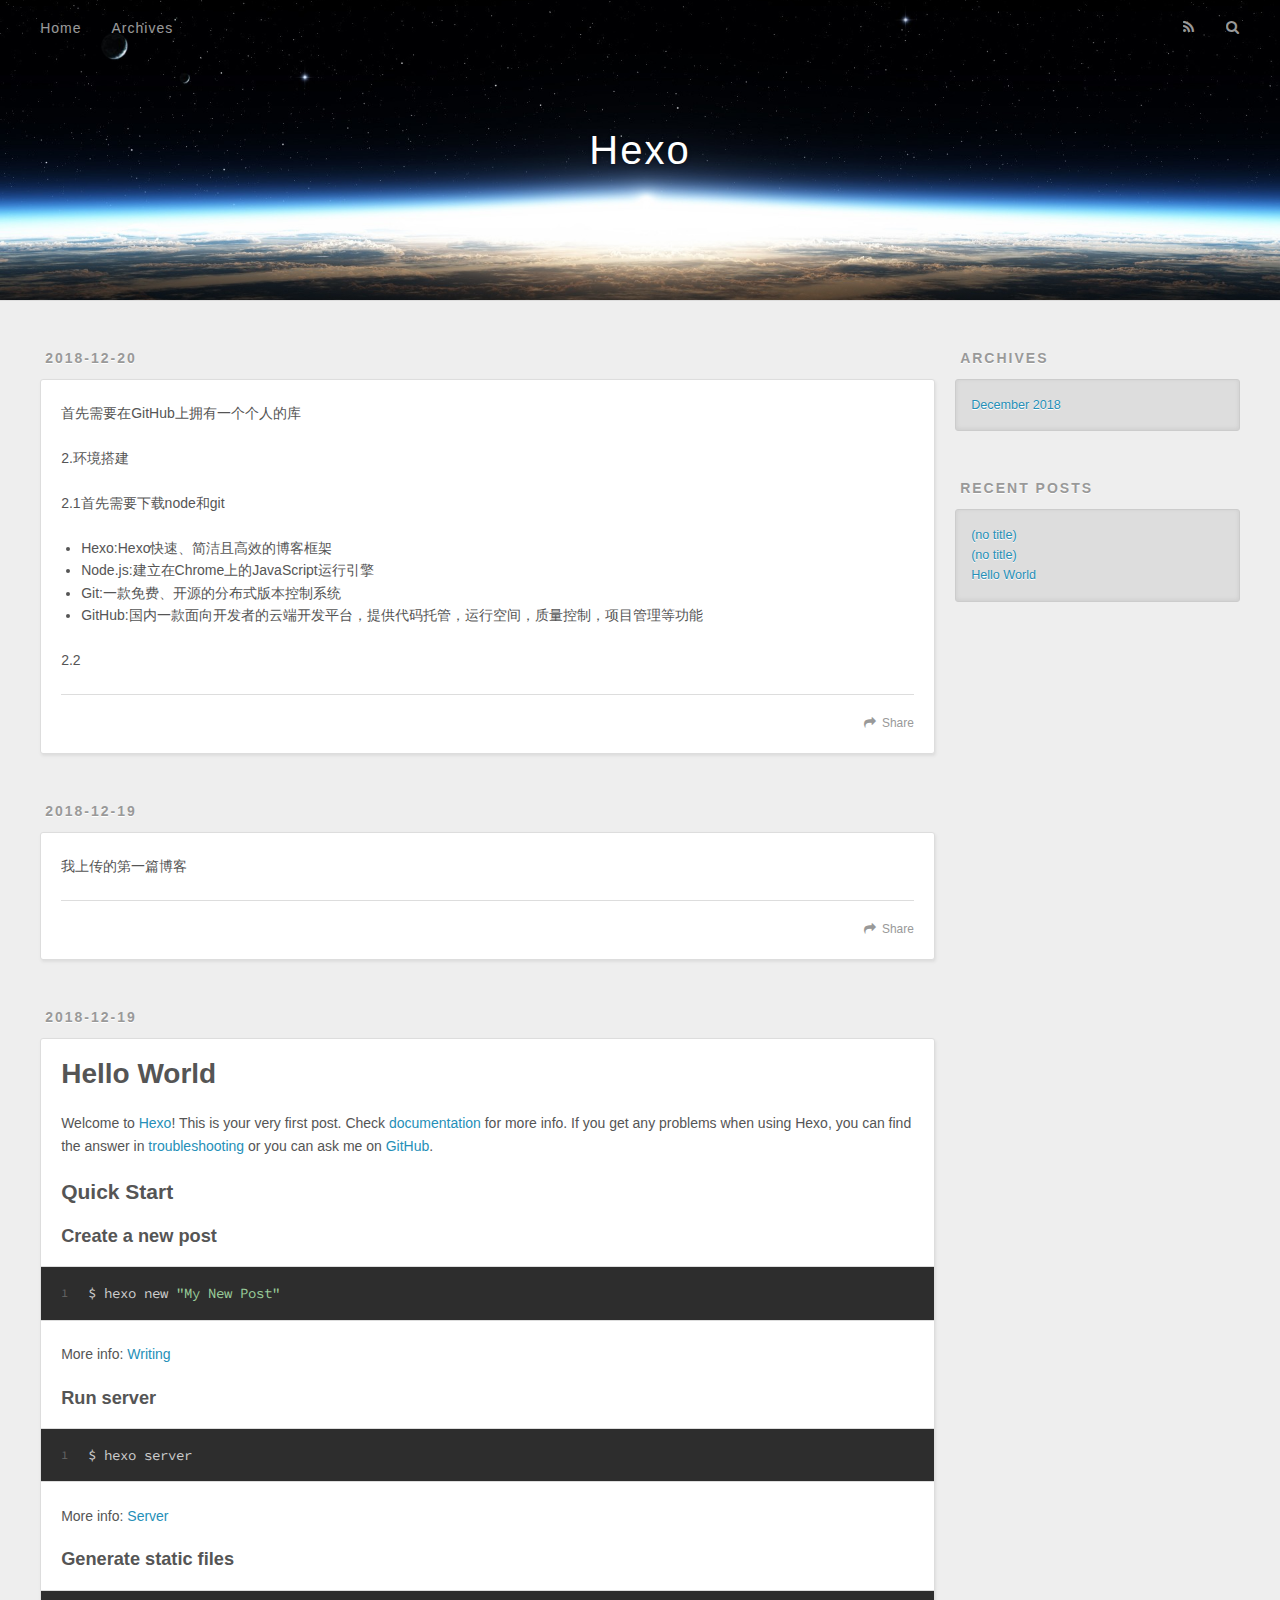
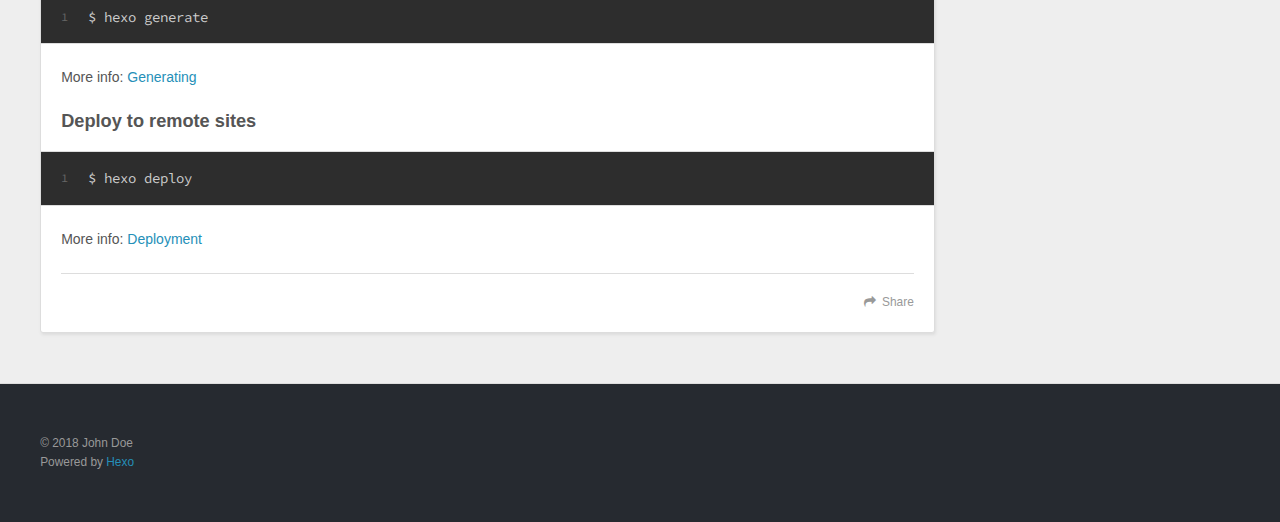
==== index.html @ 466af41c "Site updated: 2018-12-20 19:18:33" ====
<!DOCTYPE html>
<html>
<head><meta name="generator" content="Hexo 3.8.0">
  <meta charset="utf-8">
  

  
  <title>Hexo</title>
  <meta name="viewport" content="width=device-width, initial-scale=1, maximum-scale=1">
  <meta property="og:type" content="website">
<meta property="og:title" content="Hexo">
<meta property="og:url" content="http://yoursite.com/index.html">
<meta property="og:site_name" content="Hexo">
<meta property="og:locale" content="default">
<meta name="twitter:card" content="summary">
<meta name="twitter:title" content="Hexo">
  
    <link rel="alternate" href="/atom.xml" title="Hexo" type="application/atom+xml">
  
  
    <link rel="icon" href="/favicon.png">
  
  
    <link href="//fonts.googleapis.com/css?family=Source+Code+Pro" rel="stylesheet" type="text/css">
  
  <link rel="stylesheet" href="/css/style.css">
</head>
</html>
<body>
  <div id="container">
    <div id="wrap">
      <header id="header">
  <div id="banner"></div>
  <div id="header-outer" class="outer">
    <div id="header-title" class="inner">
      <h1 id="logo-wrap">
        <a href="/" id="logo">Hexo</a>
      </h1>
      
    </div>
    <div id="header-inner" class="inner">
      <nav id="main-nav">
        <a id="main-nav-toggle" class="nav-icon"></a>
        
          <a class="main-nav-link" href="/">Home</a>
        
          <a class="main-nav-link" href="/archives">Archives</a>
        
      </nav>
      <nav id="sub-nav">
        
          <a id="nav-rss-link" class="nav-icon" href="/atom.xml" title="RSS Feed"></a>
        
        <a id="nav-search-btn" class="nav-icon" title="Search"></a>
      </nav>
      <div id="search-form-wrap">
        <form action="//google.com/search" method="get" accept-charset="UTF-8" class="search-form"><input type="search" name="q" class="search-form-input" placeholder="Search"><button type="submit" class="search-form-submit">&#xF002;</button><input type="hidden" name="sitesearch" value="http://yoursite.com"></form>
      </div>
    </div>
  </div>
</header>
      <div class="outer">
        <section id="main">
  
    <article id="post-用hexo搭建博客" class="article article-type-post" itemscope="" itemprop="blogPost">
  <div class="article-meta">
    <a href="/2018/12/20/用hexo搭建博客/" class="article-date">
  <time datetime="2018-12-19T16:00:26.362Z" itemprop="datePublished">2018-12-20</time>
</a>
    
  </div>
  <div class="article-inner">
    
    
    <div class="article-entry" itemprop="articleBody">
      
        <p>首先需要在GitHub上拥有一个个人的库</p>
<p>2.环境搭建</p>
<p>2.1首先需要下载node和git</p>
<ul>
<li>Hexo:Hexo快速、简洁且高效的博客框架</li>
<li>Node.js:建立在Chrome上的JavaScript运行引擎</li>
<li>Git:一款免费、开源的分布式版本控制系统</li>
<li>GitHub:国内一款面向开发者的云端开发平台，提供代码托管，运行空间，质量控制，项目管理等功能</li>
</ul>
<p>2.2</p>

      
    </div>
    <footer class="article-footer">
      <a data-url="http://yoursite.com/2018/12/20/用hexo搭建博客/" data-id="cjpwiiyxh0002bsu5bwpddgj0" class="article-share-link">Share</a>
      
      
    </footer>
  </div>
  
</article>


  
    <article id="post-first" class="article article-type-post" itemscope="" itemprop="blogPost">
  <div class="article-meta">
    <a href="/2018/12/19/first/" class="article-date">
  <time datetime="2018-12-19T14:22:38.228Z" itemprop="datePublished">2018-12-19</time>
</a>
    
  </div>
  <div class="article-inner">
    
    
    <div class="article-entry" itemprop="articleBody">
      
        <p>我上传的第一篇博客</p>

      
    </div>
    <footer class="article-footer">
      <a data-url="http://yoursite.com/2018/12/19/first/" data-id="cjpwiiywp0000bsu5s8wmzlct" class="article-share-link">Share</a>
      
      
    </footer>
  </div>
  
</article>


  
    <article id="post-hello-world" class="article article-type-post" itemscope="" itemprop="blogPost">
  <div class="article-meta">
    <a href="/2018/12/19/hello-world/" class="article-date">
  <time datetime="2018-12-19T12:34:40.327Z" itemprop="datePublished">2018-12-19</time>
</a>
    
  </div>
  <div class="article-inner">
    
    
      <header class="article-header">
        
  
    <h1 itemprop="name">
      <a class="article-title" href="/2018/12/19/hello-world/">Hello World</a>
    </h1>
  

      </header>
    
    <div class="article-entry" itemprop="articleBody">
      
        <p>Welcome to <a href="https://hexo.io/" target="_blank" rel="noopener">Hexo</a>! This is your very first post. Check <a href="https://hexo.io/docs/" target="_blank" rel="noopener">documentation</a> for more info. If you get any problems when using Hexo, you can find the answer in <a href="https://hexo.io/docs/troubleshooting.html" target="_blank" rel="noopener">troubleshooting</a> or you can ask me on <a href="https://github.com/hexojs/hexo/issues" target="_blank" rel="noopener">GitHub</a>.</p>
<h2 id="Quick-Start"><a href="#Quick-Start" class="headerlink" title="Quick Start"></a>Quick Start</h2><h3 id="Create-a-new-post"><a href="#Create-a-new-post" class="headerlink" title="Create a new post"></a>Create a new post</h3><figure class="highlight bash"><table><tr><td class="gutter"><pre><span class="line">1</span><br></pre></td><td class="code"><pre><span class="line">$ hexo new <span class="string">"My New Post"</span></span><br></pre></td></tr></table></figure>
<p>More info: <a href="https://hexo.io/docs/writing.html" target="_blank" rel="noopener">Writing</a></p>
<h3 id="Run-server"><a href="#Run-server" class="headerlink" title="Run server"></a>Run server</h3><figure class="highlight bash"><table><tr><td class="gutter"><pre><span class="line">1</span><br></pre></td><td class="code"><pre><span class="line">$ hexo server</span><br></pre></td></tr></table></figure>
<p>More info: <a href="https://hexo.io/docs/server.html" target="_blank" rel="noopener">Server</a></p>
<h3 id="Generate-static-files"><a href="#Generate-static-files" class="headerlink" title="Generate static files"></a>Generate static files</h3><figure class="highlight bash"><table><tr><td class="gutter"><pre><span class="line">1</span><br></pre></td><td class="code"><pre><span class="line">$ hexo generate</span><br></pre></td></tr></table></figure>
<p>More info: <a href="https://hexo.io/docs/generating.html" target="_blank" rel="noopener">Generating</a></p>
<h3 id="Deploy-to-remote-sites"><a href="#Deploy-to-remote-sites" class="headerlink" title="Deploy to remote sites"></a>Deploy to remote sites</h3><figure class="highlight bash"><table><tr><td class="gutter"><pre><span class="line">1</span><br></pre></td><td class="code"><pre><span class="line">$ hexo deploy</span><br></pre></td></tr></table></figure>
<p>More info: <a href="https://hexo.io/docs/deployment.html" target="_blank" rel="noopener">Deployment</a></p>

      
    </div>
    <footer class="article-footer">
      <a data-url="http://yoursite.com/2018/12/19/hello-world/" data-id="cjpwiiywy0001bsu5to0cn0mz" class="article-share-link">Share</a>
      
      
    </footer>
  </div>
  
</article>


  


</section>
        
          <aside id="sidebar">
  
    

  
    

  
    
  
    
  <div class="widget-wrap">
    <h3 class="widget-title">Archives</h3>
    <div class="widget">
      <ul class="archive-list"><li class="archive-list-item"><a class="archive-list-link" href="/archives/2018/12/">December 2018</a></li></ul>
    </div>
  </div>


  
    
  <div class="widget-wrap">
    <h3 class="widget-title">Recent Posts</h3>
    <div class="widget">
      <ul>
        
          <li>
            <a href="/2018/12/20/用hexo搭建博客/">(no title)</a>
          </li>
        
          <li>
            <a href="/2018/12/19/first/">(no title)</a>
          </li>
        
          <li>
            <a href="/2018/12/19/hello-world/">Hello World</a>
          </li>
        
      </ul>
    </div>
  </div>

  
</aside>
        
      </div>
      <footer id="footer">
  
  <div class="outer">
    <div id="footer-info" class="inner">
      &copy; 2018 John Doe<br>
      Powered by <a href="http://hexo.io/" target="_blank">Hexo</a>
    </div>
  </div>
</footer>
    </div>
    <nav id="mobile-nav">
  
    <a href="/" class="mobile-nav-link">Home</a>
  
    <a href="/archives" class="mobile-nav-link">Archives</a>
  
</nav>
    

<script src="//ajax.googleapis.com/ajax/libs/jquery/2.0.3/jquery.min.js"></script>


  <link rel="stylesheet" href="/fancybox/jquery.fancybox.css">
  <script src="/fancybox/jquery.fancybox.pack.js"></script>


<script src="/js/script.js"></script>



  </div>
</body>
</html>
---- css/style.css ----
body {
  width: 100%;
}
body:before,
body:after {
  content: "";
  display: table;
}
body:after {
  clear: both;
}
html,
body,
div,
span,
applet,
object,
iframe,
h1,
h2,
h3,
h4,
h5,
h6,
p,
blockquote,
pre,
a,
abbr,
acronym,
address,
big,
cite,
code,
del,
dfn,
em,
img,
ins,
kbd,
q,
s,
samp,
small,
strike,
strong,
sub,
sup,
tt,
var,
dl,
dt,
dd,
ol,
ul,
li,
fieldset,
form,
label,
legend,
table,
caption,
tbody,
tfoot,
thead,
tr,
th,
td {
  margin: 0;
  padding: 0;
  border: 0;
  outline: 0;
  font-weight: inherit;
  font-style: inherit;
  font-family: inherit;
  font-size: 100%;
  vertical-align: baseline;
}
body {
  line-height: 1;
  color: #000;
  background: #fff;
}
ol,
ul {
  list-style: none;
}
table {
  border-collapse: separate;
  border-spacing: 0;
  vertical-align: middle;
}
caption,
th,
td {
  text-align: left;
  font-weight: normal;
  vertical-align: middle;
}
a img {
  border: none;
}
input,
button {
  margin: 0;
  padding: 0;
}
input::-moz-focus-inner,
button::-moz-focus-inner {
  border: 0;
  padding: 0;
}
@font-face {
  font-family: FontAwesome;
  font-style: normal;
  font-weight: normal;
  src: url("fonts/fontawesome-webfont.eot?v=#4.0.3");
  src: url("fonts/fontawesome-webfont.eot?#iefix&v=#4.0.3") format("embedded-opentype"), url("fonts/fontawesome-webfont.woff?v=#4.0.3") format("woff"), url("fonts/fontawesome-webfont.ttf?v=#4.0.3") format("truetype"), url("fonts/fontawesome-webfont.svg#fontawesomeregular?v=#4.0.3") format("svg");
}
html,
body,
#container {
  height: 100%;
}
body {
  background: #eee;
  font: 14px -apple-system, BlinkMacSystemFont, "Segoe UI", "Roboto", "Oxygen", "Ubuntu", "Cantarell", "Fira Sans", "Droid Sans", "Helvetica Neue", sans-serif;
  -webkit-text-size-adjust: 100%;
}
.outer {
  max-width: 1220px;
  margin: 0 auto;
  padding: 0 20px;
}
.outer:before,
.outer:after {
  content: "";
  display: table;
}
.outer:after {
  clear: both;
}
.inner {
  display: inline;
  float: left;
  width: 98.33333333333333%;
  margin: 0 0.833333333333333%;
}
.left,
.alignleft {
  float: left;
}
.right,
.alignright {
  float: right;
}
.clear {
  clear: both;
}
#container {
  position: relative;
}
.mobile-nav-on {
  overflow: hidden;
}
#wrap {
  height: 100%;
  width: 100%;
  position: absolute;
  top: 0;
  left: 0;
  -webkit-transition: 0.2s ease-out;
  -moz-transition: 0.2s ease-out;
  -ms-transition: 0.2s ease-out;
  transition: 0.2s ease-out;
  z-index: 1;
  background: #eee;
}
.mobile-nav-on #wrap {
  left: 280px;
}
@media screen and (min-width: 768px) {
  #main {
    display: inline;
    float: left;
    width: 73.33333333333333%;
    margin: 0 0.833333333333333%;
  }
}
.article-date,
.article-category-link,
.archive-year,
.widget-title {
  text-decoration: none;
  text-transform: uppercase;
  letter-spacing: 2px;
  color: #999;
  margin-bottom: 1em;
  margin-left: 5px;
  line-height: 1em;
  text-shadow: 0 1px #fff;
  font-weight: bold;
}
.article-inner,
.archive-article-inner {
  background: #fff;
  -webkit-box-shadow: 1px 2px 3px #ddd;
  box-shadow: 1px 2px 3px #ddd;
  border: 1px solid #ddd;
  border-radius: 3px;
}
.article-entry h1,
.widget h1 {
  font-size: 2em;
}
.article-entry h2,
.widget h2 {
  font-size: 1.5em;
}
.article-entry h3,
.widget h3 {
  font-size: 1.3em;
}
.article-entry h4,
.widget h4 {
  font-size: 1.2em;
}
.article-entry h5,
.widget h5 {
  font-size: 1em;
}
.article-entry h6,
.widget h6 {
  font-size: 1em;
  color: #999;
}
.article-entry hr,
.widget hr {
  border: 1px dashed #ddd;
}
.article-entry strong,
.widget strong {
  font-weight: bold;
}
.article-entry em,
.widget em,
.article-entry cite,
.widget cite {
  font-style: italic;
}
.article-entry sup,
.widget sup,
.article-entry sub,
.widget sub {
  font-size: 0.75em;
  line-height: 0;
  position: relative;
  vertical-align: baseline;
}
.article-entry sup,
.widget sup {
  top: -0.5em;
}
.article-entry sub,
.widget sub {
  bottom: -0.2em;
}
.article-entry small,
.widget small {
  font-size: 0.85em;
}
.article-entry acronym,
.widget acronym,
.article-entry abbr,
.widget abbr {
  border-bottom: 1px dotted;
}
.article-entry ul,
.widget ul,
.article-entry ol,
.widget ol,
.article-entry dl,
.widget dl {
  margin: 0 20px;
  line-height: 1.6em;
}
.article-entry ul ul,
.widget ul ul,
.article-entry ol ul,
.widget ol ul,
.article-entry ul ol,
.widget ul ol,
.article-entry ol ol,
.widget ol ol {
  margin-top: 0;
  margin-bottom: 0;
}
.article-entry ul,
.widget ul {
  list-style: disc;
}
.article-entry ol,
.widget ol {
  list-style: decimal;
}
.article-entry dt,
.widget dt {
  font-weight: bold;
}
#header {
  height: 300px;
  position: relative;
  border-bottom: 1px solid #ddd;
}
#header:before,
#header:after {
  content: "";
  position: absolute;
  left: 0;
  right: 0;
  height: 40px;
}
#header:before {
  top: 0;
  background: -webkit-linear-gradient(rgba(0,0,0,0.2), transparent);
  background: -moz-linear-gradient(rgba(0,0,0,0.2), transparent);
  background: -ms-linear-gradient(rgba(0,0,0,0.2), transparent);
  background: linear-gradient(rgba(0,0,0,0.2), transparent);
}
#header:after {
  bottom: 0;
  background: -webkit-linear-gradient(transparent, rgba(0,0,0,0.2));
  background: -moz-linear-gradient(transparent, rgba(0,0,0,0.2));
  background: -ms-linear-gradient(transparent, rgba(0,0,0,0.2));
  background: linear-gradient(transparent, rgba(0,0,0,0.2));
}
#header-outer {
  height: 100%;
  position: relative;
}
#header-inner {
  position: relative;
  overflow: hidden;
}
#banner {
  position: absolute;
  top: 0;
  left: 0;
  width: 100%;
  height: 100%;
  background: url("images/banner.jpg") center #000;
  -webkit-background-size: cover;
  -moz-background-size: cover;
  background-size: cover;
  z-index: -1;
}
#header-title {
  text-align: center;
  height: 40px;
  position: absolute;
  top: 50%;
  left: 0;
  margin-top: -20px;
}
#logo,
#subtitle {
  text-decoration: none;
  color: #fff;
  font-weight: 300;
  text-shadow: 0 1px 4px rgba(0,0,0,0.3);
}
#logo {
  font-size: 40px;
  line-height: 40px;
  letter-spacing: 2px;
}
#subtitle {
  font-size: 16px;
  line-height: 16px;
  letter-spacing: 1px;
}
#subtitle-wrap {
  margin-top: 16px;
}
#main-nav {
  float: left;
  margin-left: -15px;
}
.nav-icon,
.main-nav-link {
  float: left;
  color: #fff;
  opacity: 0.6;
  text-decoration: none;
  text-shadow: 0 1px rgba(0,0,0,0.2);
  -webkit-transition: opacity 0.2s;
  -moz-transition: opacity 0.2s;
  -ms-transition: opacity 0.2s;
  transition: opacity 0.2s;
  display: block;
  padding: 20px 15px;
}
.nav-icon:hover,
.main-nav-link:hover {
  opacity: 1;
}
.nav-icon {
  font-family: FontAwesome;
  text-align: center;
  font-size: 14px;
  width: 14px;
  height: 14px;
  padding: 20px 15px;
  position: relative;
  cursor: pointer;
}
.main-nav-link {
  font-weight: 300;
  letter-spacing: 1px;
}
@media screen and (max-width: 479px) {
  .main-nav-link {
    display: none;
  }
}
#main-nav-toggle {
  display: none;
}
#main-nav-toggle:before {
  content: "\f0c9";
}
@media screen and (max-width: 479px) {
  #main-nav-toggle {
    display: block;
  }
}
#sub-nav {
  float: right;
  margin-right: -15px;
}
#nav-rss-link:before {
  content: "\f09e";
}
#nav-search-btn:before {
  content: "\f002";
}
#search-form-wrap {
  position: absolute;
  top: 15px;
  width: 150px;
  height: 30px;
  right: -150px;
  opacity: 0;
  -webkit-transition: 0.2s ease-out;
  -moz-transition: 0.2s ease-out;
  -ms-transition: 0.2s ease-out;
  transition: 0.2s ease-out;
}
#search-form-wrap.on {
  opacity: 1;
  right: 0;
}
@media screen and (max-width: 479px) {
  #search-form-wrap {
    width: 100%;
    right: -100%;
  }
}
.search-form {
  position: absolute;
  top: 0;
  left: 0;
  right: 0;
  background: #fff;
  padding: 5px 15px;
  border-radius: 15px;
  -webkit-box-shadow: 0 0 10px rgba(0,0,0,0.3);
  box-shadow: 0 0 10px rgba(0,0,0,0.3);
}
.search-form-input {
  border: none;
  background: none;
  color: #555;
  width: 100%;
  font: 13px -apple-system, BlinkMacSystemFont, "Segoe UI", "Roboto", "Oxygen", "Ubuntu", "Cantarell", "Fira Sans", "Droid Sans", "Helvetica Neue", sans-serif;
  outline: none;
}
.search-form-input::-webkit-search-results-decoration,
.search-form-input::-webkit-search-cancel-button {
  -webkit-appearance: none;
}
.search-form-submit {
  position: absolute;
  top: 50%;
  right: 10px;
  margin-top: -7px;
  font: 13px FontAwesome;
  border: none;
  background: none;
  color: #bbb;
  cursor: pointer;
}
.search-form-submit:hover,
.search-form-submit:focus {
  color: #777;
}
.article {
  margin: 50px 0;
}
.article-inner {
  overflow: hidden;
}
.article-meta:before,
.article-meta:after {
  content: "";
  display: table;
}
.article-meta:after {
  clear: both;
}
.article-date {
  float: left;
}
.article-category {
  float: left;
  line-height: 1em;
  color: #ccc;
  text-shadow: 0 1px #fff;
  margin-left: 8px;
}
.article-category:before {
  content: "\2022";
}
.article-category-link {
  margin: 0 12px 1em;
}
.article-header {
  padding: 20px 20px 0;
}
.article-title {
  text-decoration: none;
  font-size: 2em;
  font-weight: bold;
  color: #555;
  line-height: 1.1em;
  -webkit-transition: color 0.2s;
  -moz-transition: color 0.2s;
  -ms-transition: color 0.2s;
  transition: color 0.2s;
}
a.article-title:hover {
  color: #258fb8;
}
.article-entry {
  color: #555;
  padding: 0 20px;
}
.article-entry:before,
.article-entry:after {
  content: "";
  display: table;
}
.article-entry:after {
  clear: both;
}
.article-entry p,
.article-entry table {
  line-height: 1.6em;
  margin: 1.6em 0;
}
.article-entry h1,
.article-entry h2,
.article-entry h3,
.article-entry h4,
.article-entry h5,
.article-entry h6 {
  font-weight: bold;
}
.article-entry h1,
.article-entry h2,
.article-entry h3,
.article-entry h4,
.article-entry h5,
.article-entry h6 {
  line-height: 1.1em;
  margin: 1.1em 0;
}
.article-entry a {
  color: #258fb8;
  text-decoration: none;
}
.article-entry a:hover {
  text-decoration: underline;
}
.article-entry ul,
.article-entry ol,
.article-entry dl {
  margin-top: 1.6em;
  margin-bottom: 1.6em;
}
.article-entry img,
.article-entry video {
  max-width: 100%;
  height: auto;
  display: block;
  margin: auto;
}
.article-entry iframe {
  border: none;
}
.article-entry table {
  width: 100%;
  border-collapse: collapse;
  border-spacing: 0;
}
.article-entry th {
  font-weight: bold;
  border-bottom: 3px solid #ddd;
  padding-bottom: 0.5em;
}
.article-entry td {
  border-bottom: 1px solid #ddd;
  padding: 10px 0;
}
.article-entry blockquote {
  font-family: Georgia, "Times New Roman", serif;
  font-size: 1.4em;
  margin: 1.6em 20px;
  text-align: center;
}
.article-entry blockquote footer {
  font-size: 14px;
  margin: 1.6em 0;
  font-family: -apple-system, BlinkMacSystemFont, "Segoe UI", "Roboto", "Oxygen", "Ubuntu", "Cantarell", "Fira Sans", "Droid Sans", "Helvetica Neue", sans-serif;
}
.article-entry blockquote footer cite:before {
  content: "—";
  padding: 0 0.5em;
}
.article-entry .pullquote {
  text-align: left;
  width: 45%;
  margin: 0;
}
.article-entry .pullquote.left {
  margin-left: 0.5em;
  margin-right: 1em;
}
.article-entry .pullquote.right {
  margin-right: 0.5em;
  margin-left: 1em;
}
.article-entry .caption {
  color: #999;
  display: block;
  font-size: 0.9em;
  margin-top: 0.5em;
  position: relative;
  text-align: center;
}
.article-entry .video-container {
  position: relative;
  padding-top: 56.25%;
  height: 0;
  overflow: hidden;
}
.article-entry .video-container iframe,
.article-entry .video-container object,
.article-entry .video-container embed {
  position: absolute;
  top: 0;
  left: 0;
  width: 100%;
  height: 100%;
  margin-top: 0;
}
.article-more-link a {
  display: inline-block;
  line-height: 1em;
  padding: 6px 15px;
  border-radius: 15px;
  background: #eee;
  color: #999;
  text-shadow: 0 1px #fff;
  text-decoration: none;
}
.article-more-link a:hover {
  background: #258fb8;
  color: #fff;
  text-decoration: none;
  text-shadow: 0 1px #1e7293;
}
.article-footer {
  font-size: 0.85em;
  line-height: 1.6em;
  border-top: 1px solid #ddd;
  padding-top: 1.6em;
  margin: 0 20px 20px;
}
.article-footer:before,
.article-footer:after {
  content: "";
  display: table;
}
.article-footer:after {
  clear: both;
}
.article-footer a {
  color: #999;
  text-decoration: none;
}
.article-footer a:hover {
  color: #555;
}
.article-tag-list-item {
  float: left;
  margin-right: 10px;
}
.article-tag-list-link:before {
  content: "#";
}
.article-comment-link {
  float: right;
}
.article-comment-link:before {
  content: "\f075";
  font-family: FontAwesome;
  padding-right: 8px;
}
.article-share-link {
  cursor: pointer;
  float: right;
  margin-left: 20px;
}
.article-share-link:before {
  content: "\f064";
  font-family: FontAwesome;
  padding-right: 6px;
}
#article-nav {
  position: relative;
}
#article-nav:before,
#article-nav:after {
  content: "";
  display: table;
}
#article-nav:after {
  clear: both;
}
@media screen and (min-width: 768px) {
  #article-nav {
    margin: 50px 0;
  }
  #article-nav:before {
    width: 8px;
    height: 8px;
    position: absolute;
    top: 50%;
    left: 50%;
    margin-top: -4px;
    margin-left: -4px;
    content: "";
    border-radius: 50%;
    background: #ddd;
    -webkit-box-shadow: 0 1px 2px #fff;
    box-shadow: 0 1px 2px #fff;
  }
}
.article-nav-link-wrap {
  text-decoration: none;
  text-shadow: 0 1px #fff;
  color: #999;
  -webkit-box-sizing: border-box;
  -moz-box-sizing: border-box;
  box-sizing: border-box;
  margin-top: 50px;
  text-align: center;
  display: block;
}
.article-nav-link-wrap:hover {
  color: #555;
}
@media screen and (min-width: 768px) {
  .article-nav-link-wrap {
    width: 50%;
    margin-top: 0;
  }
}
@media screen and (min-width: 768px) {
  #article-nav-newer {
    float: left;
    text-align: right;
    padding-right: 20px;
  }
}
@media screen and (min-width: 768px) {
  #article-nav-older {
    float: right;
    text-align: left;
    padding-left: 20px;
  }
}
.article-nav-caption {
  text-transform: uppercase;
  letter-spacing: 2px;
  color: #ddd;
  line-height: 1em;
  font-weight: bold;
}
#article-nav-newer .article-nav-caption {
  margin-right: -2px;
}
.article-nav-title {
  font-size: 0.85em;
  line-height: 1.6em;
  margin-top: 0.5em;
}
.article-share-box {
  position: absolute;
  display: none;
  background: #fff;
  -webkit-box-shadow: 1px 2px 10px rgba(0,0,0,0.2);
  box-shadow: 1px 2px 10px rgba(0,0,0,0.2);
  border-radius: 3px;
  margin-left: -145px;
  overflow: hidden;
  z-index: 1;
}
.article-share-box.on {
  display: block;
}
.article-share-input {
  width: 100%;
  background: none;
  -webkit-box-sizing: border-box;
  -moz-box-sizing: border-box;
  box-sizing: border-box;
  font: 14px -apple-system, BlinkMacSystemFont, "Segoe UI", "Roboto", "Oxygen", "Ubuntu", "Cantarell", "Fira Sans", "Droid Sans", "Helvetica Neue", sans-serif;
  padding: 0 15px;
  color: #555;
  outline: none;
  border: 1px solid #ddd;
  border-radius: 3px 3px 0 0;
  height: 36px;
  line-height: 36px;
}
.article-share-links {
  background: #eee;
}
.article-share-links:before,
.article-share-links:after {
  content: "";
  display: table;
}
.article-share-links:after {
  clear: both;
}
.article-share-twitter,
.article-share-facebook,
.article-share-pinterest,
.article-share-google {
  width: 50px;
  height: 36px;
  display: block;
  float: left;
  position: relative;
  color: #999;
  text-shadow: 0 1px #fff;
}
.article-share-twitter:before,
.article-share-facebook:before,
.article-share-pinterest:before,
.article-share-google:before {
  font-size: 20px;
  font-family: FontAwesome;
  width: 20px;
  height: 20px;
  position: absolute;
  top: 50%;
  left: 50%;
  margin-top: -10px;
  margin-left: -10px;
  text-align: center;
}
.article-share-twitter:hover,
.article-share-facebook:hover,
.article-share-pinterest:hover,
.article-share-google:hover {
  color: #fff;
}
.article-share-twitter:before {
  content: "\f099";
}
.article-share-twitter:hover {
  background: #00aced;
  text-shadow: 0 1px #008abe;
}
.article-share-facebook:before {
  content: "\f09a";
}
.article-share-facebook:hover {
  background: #3b5998;
  text-shadow: 0 1px #2f477a;
}
.article-share-pinterest:before {
  content: "\f0d2";
}
.article-share-pinterest:hover {
  background: #cb2027;
  text-shadow: 0 1px #a21a1f;
}
.article-share-google:before {
  content: "\f0d5";
}
.article-share-google:hover {
  background: #dd4b39;
  text-shadow: 0 1px #be3221;
}
.article-gallery {
  background: #000;
  position: relative;
}
.article-gallery-photos {
  position: relative;
  overflow: hidden;
}
.article-gallery-img {
  display: none;
  max-width: 100%;
}
.article-gallery-img:first-child {
  display: block;
}
.article-gallery-img.loaded {
  position: absolute;
  display: block;
}
.article-gallery-img img {
  display: block;
  max-width: 100%;
  margin: 0 auto;
}
#comments {
  background: #fff;
  -webkit-box-shadow: 1px 2px 3px #ddd;
  box-shadow: 1px 2px 3px #ddd;
  padding: 20px;
  border: 1px solid #ddd;
  border-radius: 3px;
  margin: 50px 0;
}
#comments a {
  color: #258fb8;
}
.archives-wrap {
  margin: 50px 0;
}
.archives:before,
.archives:after {
  content: "";
  display: table;
}
.archives:after {
  clear: both;
}
.archive-year-wrap {
  margin-bottom: 1em;
}
.archives {
  -webkit-column-gap: 10px;
  -moz-column-gap: 10px;
  column-gap: 10px;
}
@media screen and (min-width: 480px) and (max-width: 767px) {
  .archives {
    -webkit-column-count: 2;
    -moz-column-count: 2;
    column-count: 2;
  }
}
@media screen and (min-width: 768px) {
  .archives {
    -webkit-column-count: 3;
    -moz-column-count: 3;
    column-count: 3;
  }
}
.archive-article {
  -webkit-column-break-inside: avoid;
  page-break-inside: avoid;
  overflow: hidden;
  break-inside: avoid-column;
}
.archive-article-inner {
  padding: 10px;
  margin-bottom: 15px;
}
.archive-article-title {
  text-decoration: none;
  font-weight: bold;
  color: #555;
  -webkit-transition: color 0.2s;
  -moz-transition: color 0.2s;
  -ms-transition: color 0.2s;
  transition: color 0.2s;
  line-height: 1.6em;
}
.archive-article-title:hover {
  color: #258fb8;
}
.archive-article-footer {
  margin-top: 1em;
}
.archive-article-date {
  color: #999;
  text-decoration: none;
  font-size: 0.85em;
  line-height: 1em;
  margin-bottom: 0.5em;
  display: block;
}
#page-nav {
  margin: 50px auto;
  background: #fff;
  -webkit-box-shadow: 1px 2px 3px #ddd;
  box-shadow: 1px 2px 3px #ddd;
  border: 1px solid #ddd;
  border-radius: 3px;
  text-align: center;
  color: #999;
  overflow: hidden;
}
#page-nav:before,
#page-nav:after {
  content: "";
  display: table;
}
#page-nav:after {
  clear: both;
}
#page-nav a,
#page-nav span {
  padding: 10px 20px;
  line-height: 1;
  height: 2ex;
}
#page-nav a {
  color: #999;
  text-decoration: none;
}
#page-nav a:hover {
  background: #999;
  color: #fff;
}
#page-nav .prev {
  float: left;
}
#page-nav .next {
  float: right;
}
#page-nav .page-number {
  display: inline-block;
}
@media screen and (max-width: 479px) {
  #page-nav .page-number {
    display: none;
  }
}
#page-nav .current {
  color: #555;
  font-weight: bold;
}
#page-nav .space {
  color: #ddd;
}
#footer {
  background: #262a30;
  padding: 50px 0;
  border-top: 1px solid #ddd;
  color: #999;
}
#footer a {
  color: #258fb8;
  text-decoration: none;
}
#footer a:hover {
  text-decoration: underline;
}
#footer-info {
  line-height: 1.6em;
  font-size: 0.85em;
}
.article-entry pre,
.article-entry .highlight {
  background: #2d2d2d;
  margin: 0 -20px;
  padding: 15px 20px;
  border-style: solid;
  border-color: #ddd;
  border-width: 1px 0;
  overflow: auto;
  color: #ccc;
  line-height: 22.400000000000002px;
}
.article-entry .highlight .gutter pre,
.article-entry .gist .gist-file .gist-data .line-numbers {
  color: #666;
  font-size: 0.85em;
}
.article-entry pre,
.article-entry code {
  font-family: "Source Code Pro", Consolas, Monaco, Menlo, Consolas, monospace;
}
.article-entry code {
  background: #eee;
  text-shadow: 0 1px #fff;
  padding: 0 0.3em;
}
.article-entry pre code {
  background: none;
  text-shadow: none;
  padding: 0;
}
.article-entry .highlight pre {
  border: none;
  margin: 0;
  padding: 0;
}
.article-entry .highlight table {
  margin: 0;
  width: auto;
}
.article-entry .highlight td {
  border: none;
  padding: 0;
}
.article-entry .highlight figcaption {
  font-size: 0.85em;
  color: #999;
  line-height: 1em;
  margin-bottom: 1em;
}
.article-entry .highlight figcaption:before,
.article-entry .highlight figcaption:after {
  content: "";
  display: table;
}
.article-entry .highlight figcaption:after {
  clear: both;
}
.article-entry .highlight figcaption a {
  float: right;
}
.article-entry .highlight .gutter pre {
  text-align: right;
  padding-right: 20px;
}
.article-entry .highlight .line {
  height: 22.400000000000002px;
}
.article-entry .highlight .line.marked {
  background: #515151;
}
.article-entry .gist {
  margin: 0 -20px;
  border-style: solid;
  border-color: #ddd;
  border-width: 1px 0;
  background: #2d2d2d;
  padding: 15px 20px 15px 0;
}
.article-entry .gist .gist-file {
  border: none;
  font-family: "Source Code Pro", Consolas, Monaco, Menlo, Consolas, monospace;
  margin: 0;
}
.article-entry .gist .gist-file .gist-data {
  background: none;
  border: none;
}
.article-entry .gist .gist-file .gist-data .line-numbers {
  background: none;
  border: none;
  padding: 0 20px 0 0;
}
.article-entry .gist .gist-file .gist-data .line-data {
  padding: 0 !important;
}
.article-entry .gist .gist-file .highlight {
  margin: 0;
  padding: 0;
  border: none;
}
.article-entry .gist .gist-file .gist-meta {
  background: #2d2d2d;
  color: #999;
  font: 0.85em -apple-system, BlinkMacSystemFont, "Segoe UI", "Roboto", "Oxygen", "Ubuntu", "Cantarell", "Fira Sans", "Droid Sans", "Helvetica Neue", sans-serif;
  text-shadow: 0 0;
  padding: 0;
  margin-top: 1em;
  margin-left: 20px;
}
.article-entry .gist .gist-file .gist-meta a {
  color: #258fb8;
  font-weight: normal;
}
.article-entry .gist .gist-file .gist-meta a:hover {
  text-decoration: underline;
}
pre .comment,
pre .title {
  color: #999;
}
pre .variable,
pre .attribute,
pre .tag,
pre .regexp,
pre .ruby .constant,
pre .xml .tag .title,
pre .xml .pi,
pre .xml .doctype,
pre .html .doctype,
pre .css .id,
pre .css .class,
pre .css .pseudo {
  color: #f2777a;
}
pre .number,
pre .preprocessor,
pre .built_in,
pre .literal,
pre .params,
pre .constant {
  color: #f99157;
}
pre .class,
pre .ruby .class .title,
pre .css .rules .attribute {
  color: #9c9;
}
pre .string,
pre .value,
pre .inheritance,
pre .header,
pre .ruby .symbol,
pre .xml .cdata {
  color: #9c9;
}
pre .css .hexcolor {
  color: #6cc;
}
pre .function,
pre .python .decorator,
pre .python .title,
pre .ruby .function .title,
pre .ruby .title .keyword,
pre .perl .sub,
pre .javascript .title,
pre .coffeescript .title {
  color: #69c;
}
pre .keyword,
pre .javascript .function {
  color: #c9c;
}
@media screen and (max-width: 479px) {
  #mobile-nav {
    position: absolute;
    top: 0;
    left: 0;
    width: 280px;
    height: 100%;
    background: #191919;
    border-right: 1px solid #fff;
  }
}
@media screen and (max-width: 479px) {
  .mobile-nav-link {
    display: block;
    color: #999;
    text-decoration: none;
    padding: 15px 20px;
    font-weight: bold;
  }
  .mobile-nav-link:hover {
    color: #fff;
  }
}
@media screen and (min-width: 768px) {
  #sidebar {
    display: inline;
    float: left;
    width: 23.333333333333332%;
    margin: 0 0.833333333333333%;
  }
}
.widget-wrap {
  margin: 50px 0;
}
.widget {
  color: #777;
  text-shadow: 0 1px #fff;
  background: #ddd;
  -webkit-box-shadow: 0 -1px 4px #ccc inset;
  box-shadow: 0 -1px 4px #ccc inset;
  border: 1px solid #ccc;
  padding: 15px;
  border-radius: 3px;
}
.widget a {
  color: #258fb8;
  text-decoration: none;
}
.widget a:hover {
  text-decoration: underline;
}
.widget ul ul,
.widget ol ul,
.widget dl ul,
.widget ul ol,
.widget ol ol,
.widget dl ol,
.widget ul dl,
.widget ol dl,
.widget dl dl {
  margin-left: 15px;
  list-style: disc;
}
.widget {
  line-height: 1.6em;
  word-wrap: break-word;
  font-size: 0.9em;
}
.widget ul,
.widget ol {
  list-style: none;
  margin: 0;
}
.widget ul ul,
.widget ol ul,
.widget ul ol,
.widget ol ol {
  margin: 0 20px;
}
.widget ul ul,
.widget ol ul {
  list-style: disc;
}
.widget ul ol,
.widget ol ol {
  list-style: decimal;
}
.category-list-count,
.tag-list-count,
.archive-list-count {
  padding-left: 5px;
  color: #999;
  font-size: 0.85em;
}
.category-list-count:before,
.tag-list-count:before,
.archive-list-count:before {
  content: "(";
}
.category-list-count:after,
.tag-list-count:after,
.archive-list-count:after {
  content: ")";
}
.tagcloud a {
  margin-right: 5px;
  display: inline-block;
}
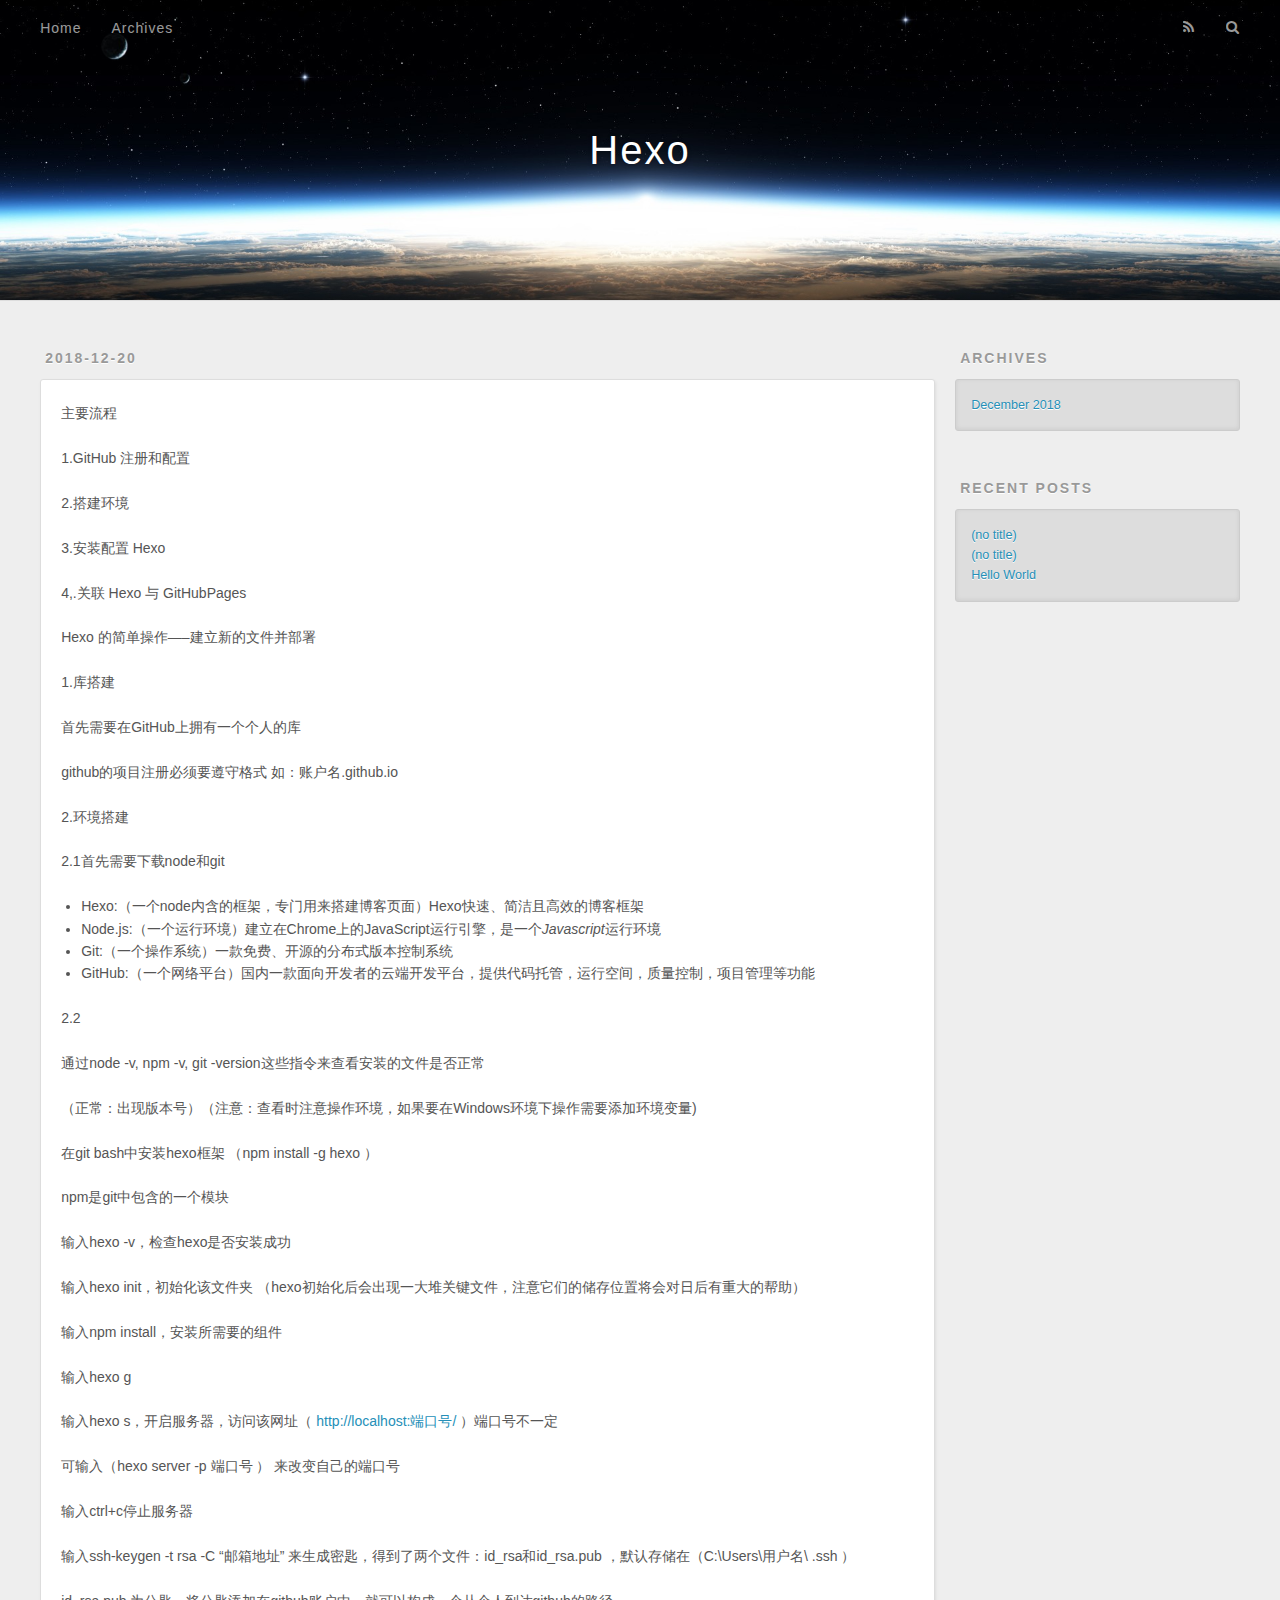
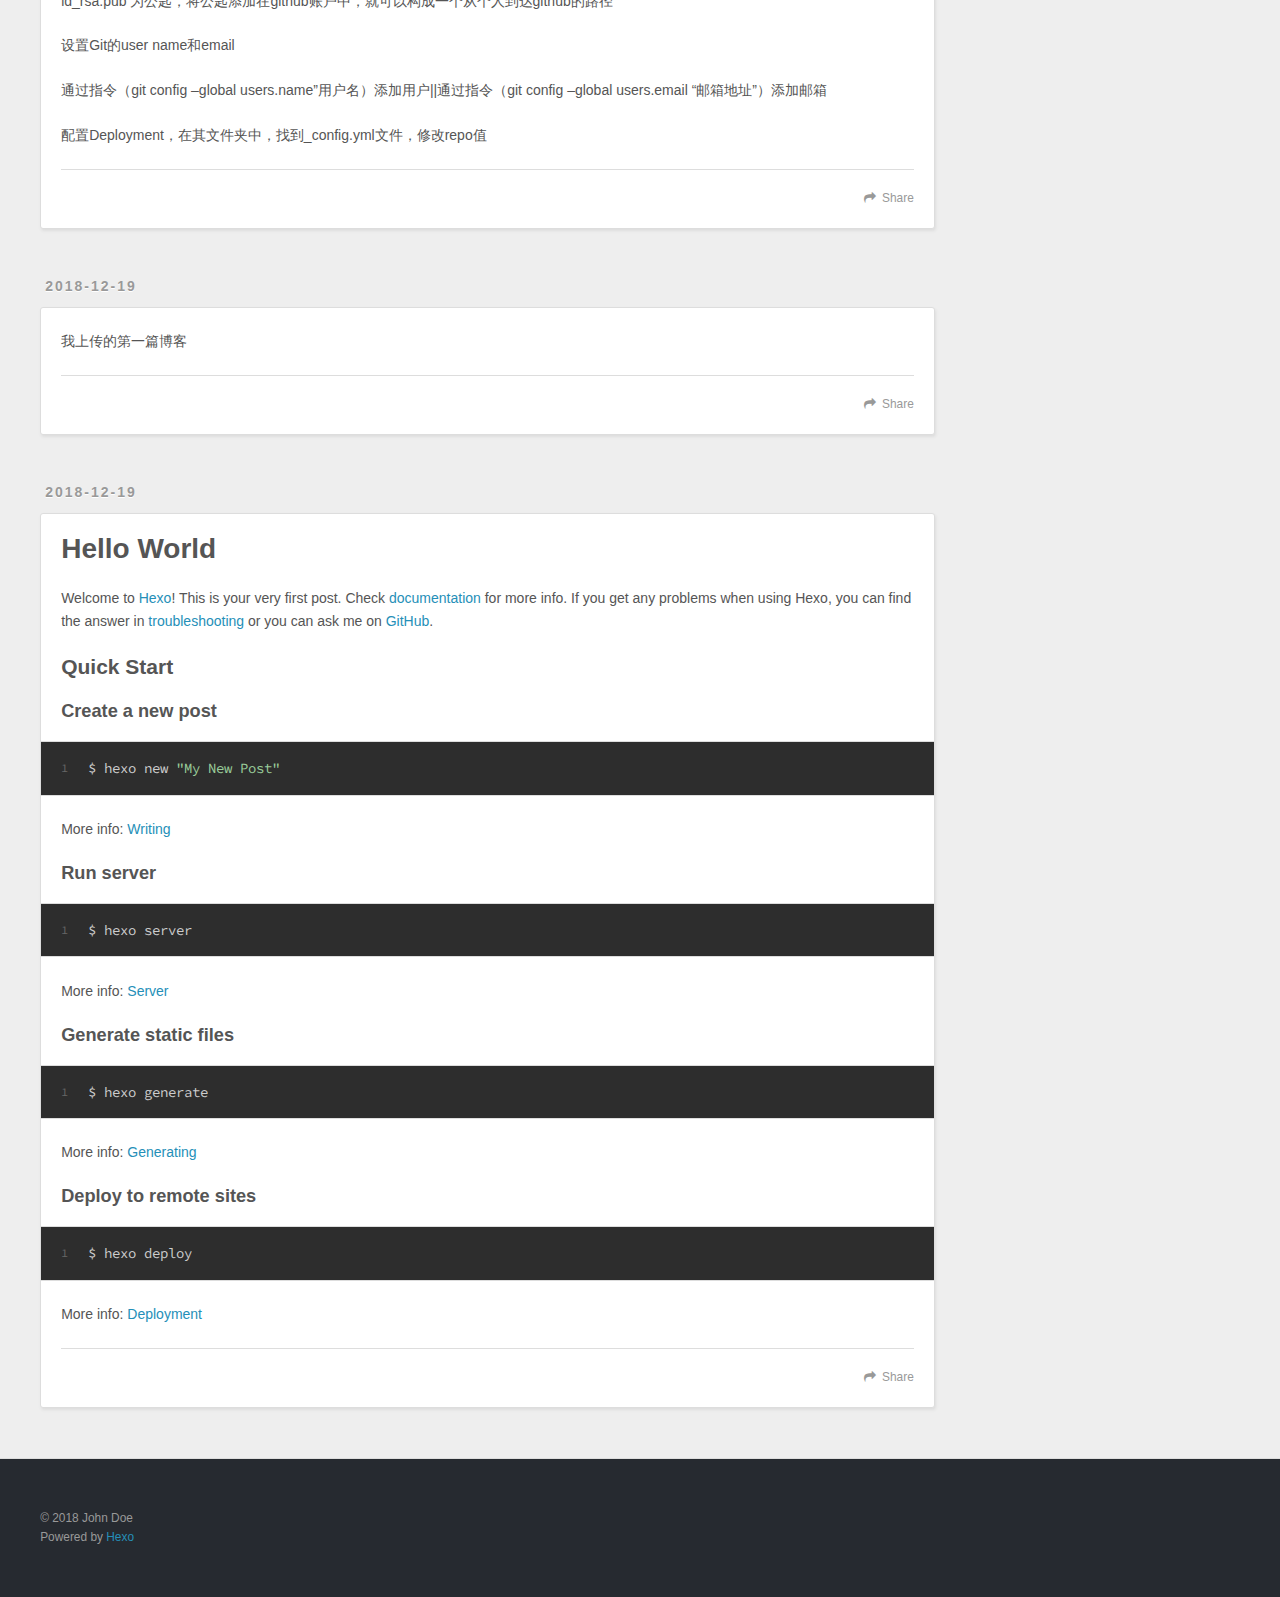
==== commit fee45cbb: "Site updated: 2018-12-20 20:27:17" ====
--- a/index.html
+++ b/index.html
@@ -74,21 +74,45 @@
     
     <div class="article-entry" itemprop="articleBody">
       
-        <p>首先需要在GitHub上拥有一个个人的库</p>
+        <p>主要流程</p>
+<p>1.GitHub 注册和配置 </p>
+<p>2.搭建环境 </p>
+<p>3.安装配置 Hexo </p>
+<p>4,.关联 Hexo 与 GitHubPages</p>
+<p>Hexo 的简单操作—–建立新的文件并部署 </p>
+<p>1.库搭建</p>
+<p>首先需要在GitHub上拥有一个个人的库</p>
+<p>github的项目注册必须要遵守格式 如：账户名.github.io </p>
 <p>2.环境搭建</p>
 <p>2.1首先需要下载node和git</p>
 <ul>
-<li>Hexo:Hexo快速、简洁且高效的博客框架</li>
-<li>Node.js:建立在Chrome上的JavaScript运行引擎</li>
-<li>Git:一款免费、开源的分布式版本控制系统</li>
-<li>GitHub:国内一款面向开发者的云端开发平台，提供代码托管，运行空间，质量控制，项目管理等功能</li>
+<li>Hexo:（一个node内含的框架，专门用来搭建博客页面）Hexo快速、简洁且高效的博客框架</li>
+<li>Node.js:（一个运行环境）建立在Chrome上的JavaScript运行引擎，是一个<em>Javascript</em>运行环境 </li>
+<li>Git:（一个操作系统）一款免费、开源的分布式版本控制系统</li>
+<li>GitHub:（一个网络平台）国内一款面向开发者的云端开发平台，提供代码托管，运行空间，质量控制，项目管理等功能</li>
 </ul>
 <p>2.2</p>
+<p>通过node -v,  npm -v, git -version这些指令来查看安装的文件是否正常</p>
+<p>（正常：出现版本号）（注意：查看时注意操作环境，如果要在Windows环境下操作需要添加环境变量) </p>
+<p>在git bash中安装hexo框架 （npm install -g hexo ）</p>
+<p>npm是git中包含的一个模块</p>
+<p>输入hexo -v，检查hexo是否安装成功 </p>
+<p>输入hexo init，初始化该文件夹 （hexo初始化后会出现一大堆关键文件，注意它们的储存位置将会对日后有重大的帮助）</p>
+<p>输入npm install，安装所需要的组件 </p>
+<p>输入hexo g </p>
+<p>输入hexo s，开启服务器，访问该网址（ <a href="http://localhost:端口号/" target="_blank" rel="noopener">http://localhost:端口号/</a> ）端口号不一定</p>
+<p>可输入（hexo server -p 端口号 ） 来改变自己的端口号</p>
+<p>输入ctrl+c停止服务器 </p>
+<p>输入ssh-keygen -t rsa -C “邮箱地址” 来生成密匙，得到了两个文件：id_rsa和id_rsa.pub ，默认存储在（C:\Users\用户名\ .ssh ）</p>
+<p>id_rsa.pub 为公匙，将公匙添加在github账户中，就可以构成一个从个人到达github的路径</p>
+<p>设置Git的user name和email </p>
+<p>通过指令（git config –global users.name”用户名）添加用户||通过指令（git config –global users.email “邮箱地址”）添加邮箱</p>
+<p>配置Deployment，在其文件夹中，找到_config.yml文件，修改repo值 </p>
 
       
     </div>
     <footer class="article-footer">
-      <a data-url="http://yoursite.com/2018/12/20/用hexo搭建博客/" data-id="cjpwiiyxh0002bsu5bwpddgj0" class="article-share-link">Share</a>
+      <a data-url="http://yoursite.com/2018/12/20/用hexo搭建博客/" data-id="cjpwkzcz30001x4u592kgeqfd" class="article-share-link">Share</a>
       
       
     </footer>
@@ -115,7 +139,7 @@
       
     </div>
     <footer class="article-footer">
-      <a data-url="http://yoursite.com/2018/12/19/first/" data-id="cjpwiiywp0000bsu5s8wmzlct" class="article-share-link">Share</a>
+      <a data-url="http://yoursite.com/2018/12/19/first/" data-id="cjpwkzcyo0000x4u5pl1ccxej" class="article-share-link">Share</a>
       
       
     </footer>
@@ -160,7 +184,7 @@
       
     </div>
     <footer class="article-footer">
-      <a data-url="http://yoursite.com/2018/12/19/hello-world/" data-id="cjpwiiywy0001bsu5to0cn0mz" class="article-share-link">Share</a>
+      <a data-url="http://yoursite.com/2018/12/19/hello-world/" data-id="cjpwkzcz70002x4u55j6hxm3q" class="article-share-link">Share</a>
       
       
     </footer>
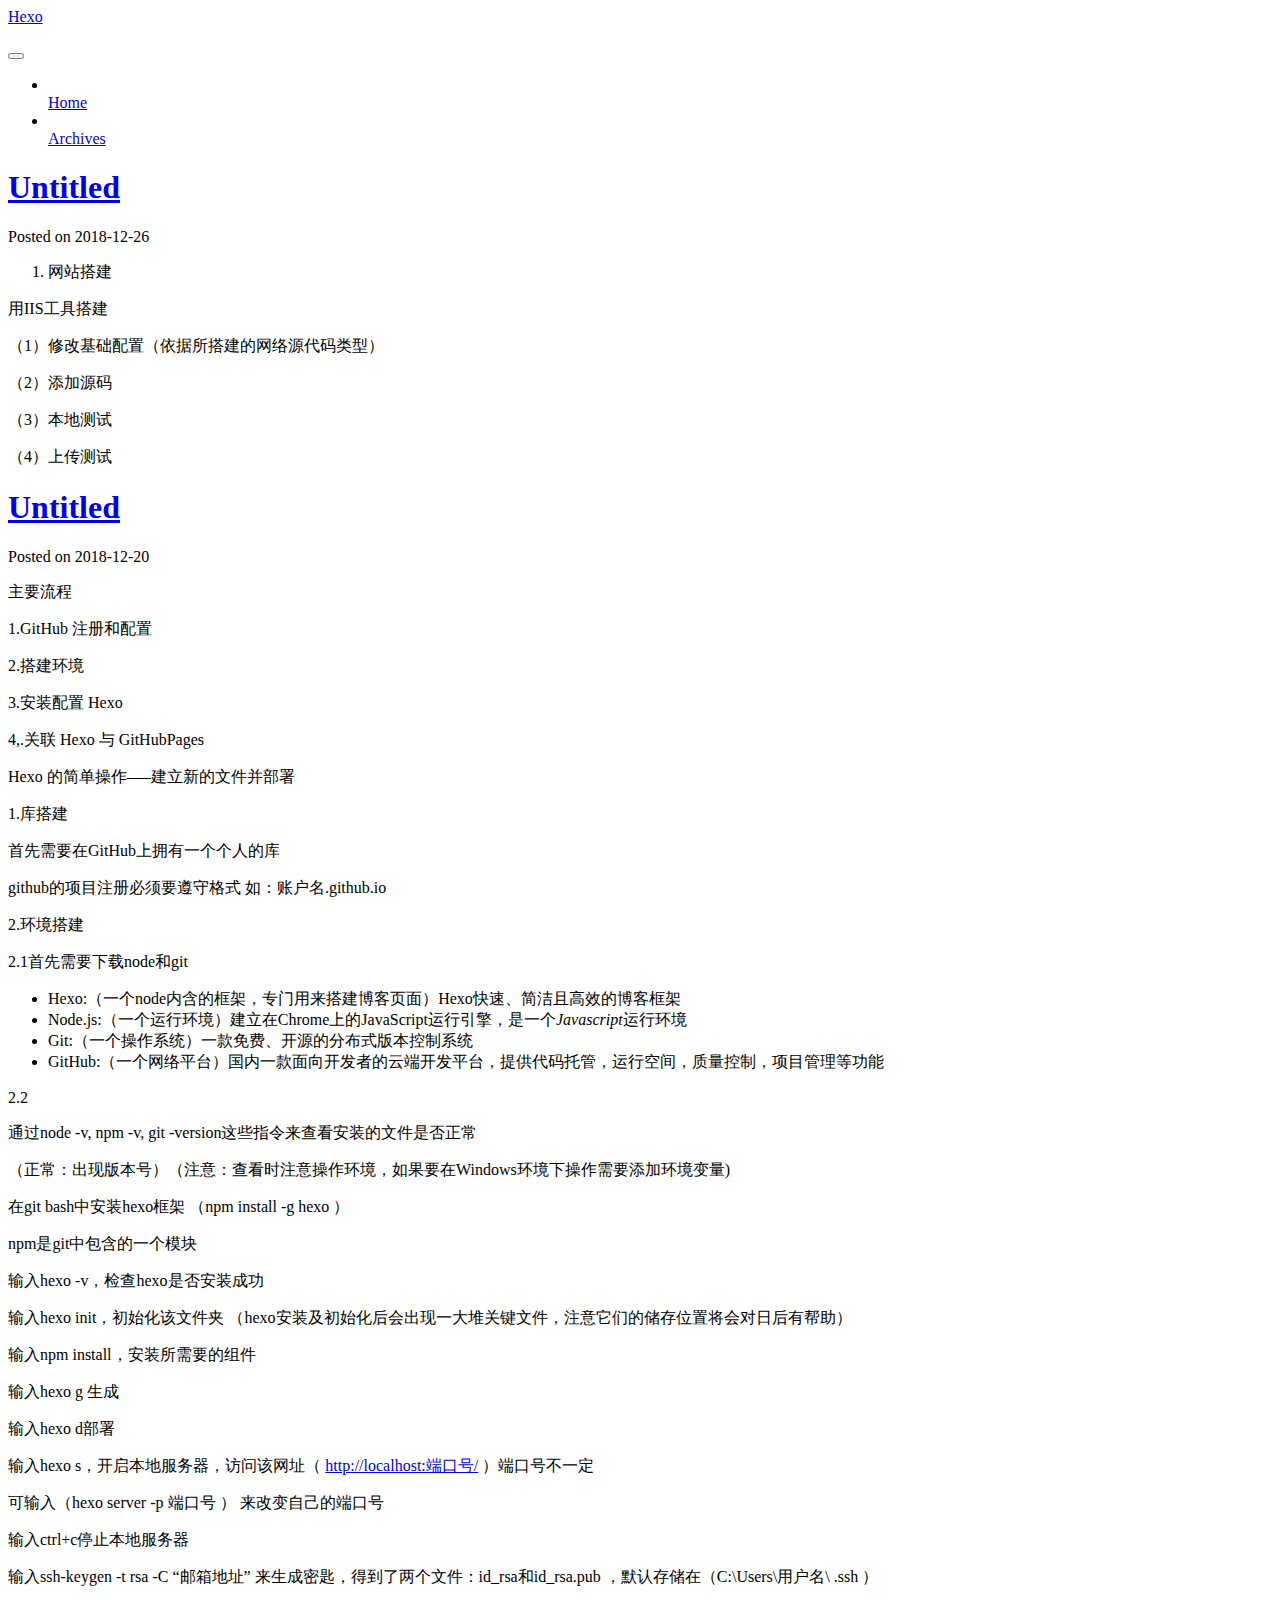
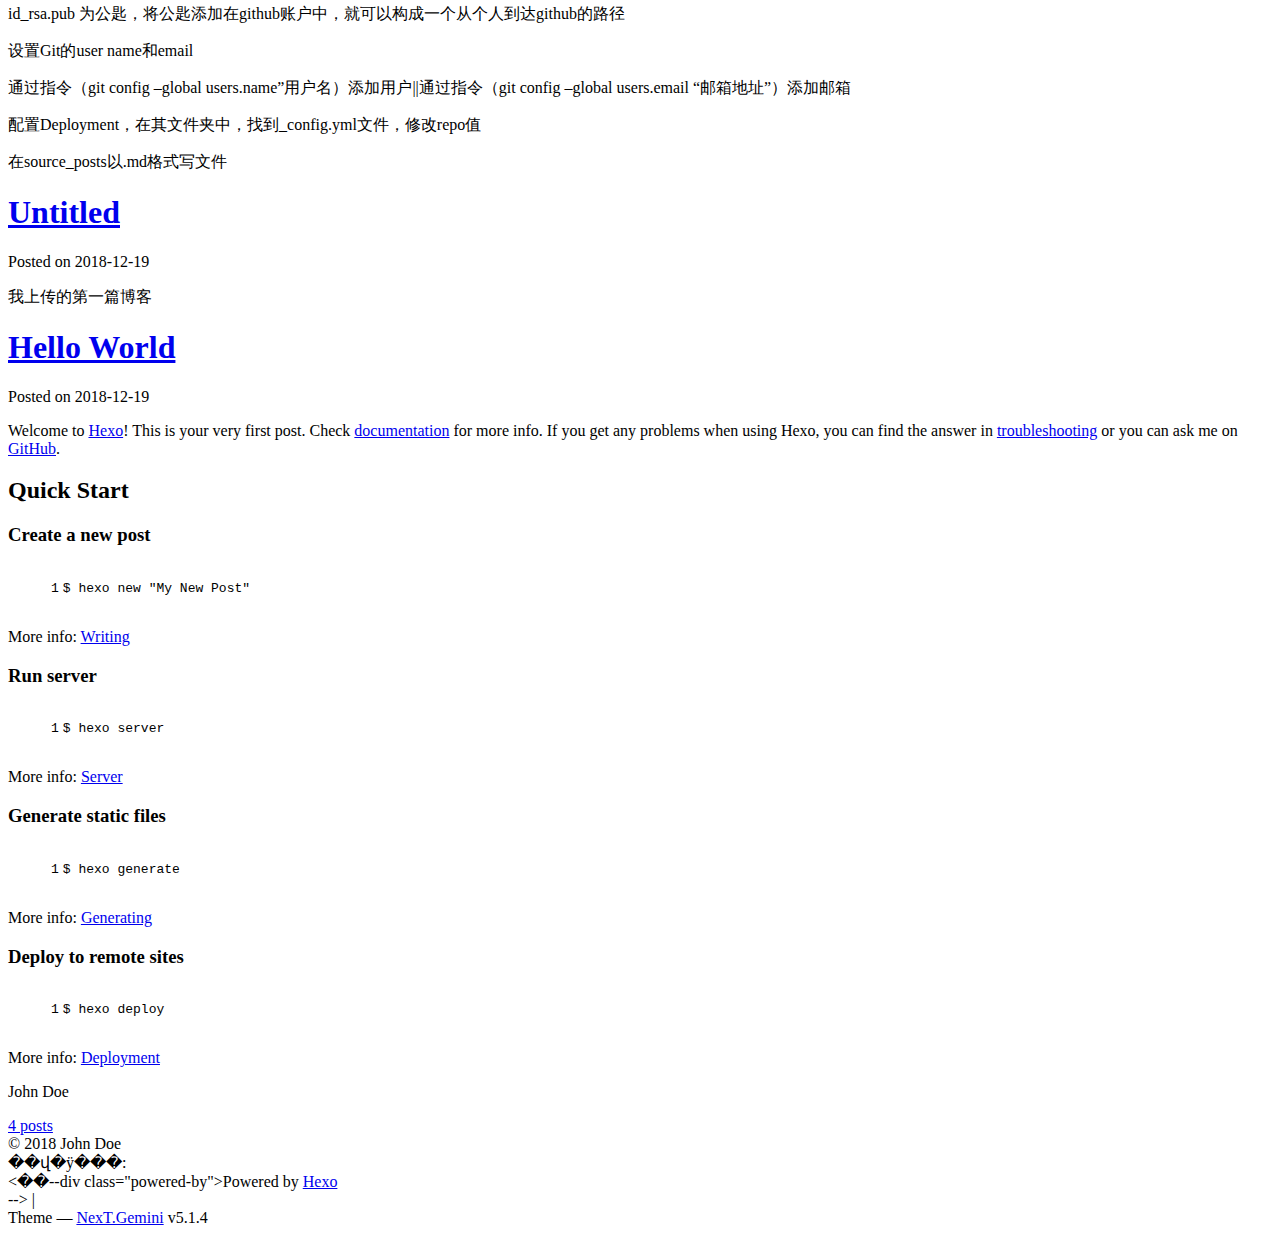
==== commit 31c716f7: "Site updated: 2018-12-26 18:02:49" ====
--- a/index.html
+++ b/index.html
@@ -1,80 +1,433 @@
 <!DOCTYPE html>
-<html>
+
+
+
+  
+
+
+<html class="theme-next gemini use-motion" lang="">
 <head><meta name="generator" content="Hexo 3.8.0">
-  <meta charset="utf-8">
-  
-
-  
-  <title>Hexo</title>
-  <meta name="viewport" content="width=device-width, initial-scale=1, maximum-scale=1">
-  <meta property="og:type" content="website">
+  <meta charset="UTF-8">
+<meta http-equiv="X-UA-Compatible" content="IE=edge">
+<meta name="viewport" content="width=device-width, initial-scale=1, maximum-scale=1">
+<meta name="theme-color" content="#222">
+
+
+
+
+
+
+
+
+
+<meta http-equiv="Cache-Control" content="no-transform">
+<meta http-equiv="Cache-Control" content="no-siteapp">
+
+
+
+
+
+
+
+
+
+
+
+
+
+
+
+
+  
+  
+  <link href="/lib/fancybox/source/jquery.fancybox.css?v=2.1.5" rel="stylesheet" type="text/css">
+
+
+
+
+
+
+
+<link href="/lib/font-awesome/css/font-awesome.min.css?v=4.6.2" rel="stylesheet" type="text/css">
+
+<link href="/css/main.css?v=5.1.4" rel="stylesheet" type="text/css">
+
+
+  <link rel="apple-touch-icon" sizes="180x180" href="/images/apple-touch-icon-next.png?v=5.1.4">
+
+
+  <link rel="icon" type="image/png" sizes="32x32" href="/images/favicon-32x32-next.png?v=5.1.4">
+
+
+  <link rel="icon" type="image/png" sizes="16x16" href="/images/favicon-16x16-next.png?v=5.1.4">
+
+
+  <link rel="mask-icon" href="/images/logo.svg?v=5.1.4" color="#222">
+
+
+
+
+
+  <meta name="keywords" content="Hexo, NexT">
+
+
+
+
+
+
+
+
+
+
+<meta property="og:type" content="website">
 <meta property="og:title" content="Hexo">
 <meta property="og:url" content="http://yoursite.com/index.html">
 <meta property="og:site_name" content="Hexo">
 <meta property="og:locale" content="default">
 <meta name="twitter:card" content="summary">
 <meta name="twitter:title" content="Hexo">
-  
-    <link rel="alternate" href="/atom.xml" title="Hexo" type="application/atom+xml">
-  
-  
-    <link rel="icon" href="/favicon.png">
-  
-  
-    <link href="//fonts.googleapis.com/css?family=Source+Code+Pro" rel="stylesheet" type="text/css">
-  
-  <link rel="stylesheet" href="/css/style.css">
+
+
+
+<script type="text/javascript" id="hexo.configurations">
+  var NexT = window.NexT || {};
+  var CONFIG = {
+    root: '/',
+    scheme: 'Gemini',
+    version: '5.1.4',
+    sidebar: {"position":"left","display":"post","offset":12,"b2t":false,"scrollpercent":false,"onmobile":false},
+    fancybox: true,
+    tabs: true,
+    motion: {"enable":true,"async":false,"transition":{"post_block":"fadeIn","post_header":"slideDownIn","post_body":"slideDownIn","coll_header":"slideLeftIn","sidebar":"slideUpIn"}},
+    duoshuo: {
+      userId: '0',
+      author: 'Author'
+    },
+    algolia: {
+      applicationID: '',
+      apiKey: '',
+      indexName: '',
+      hits: {"per_page":10},
+      labels: {"input_placeholder":"Search for Posts","hits_empty":"We didn't find any results for the search: ${query}","hits_stats":"${hits} results found in ${time} ms"}
+    }
+  };
+</script>
+
+
+
+  <link rel="canonical" href="http://yoursite.com/">
+
+
+
+
+
+  <title>Hexo</title>
+  
+
+
+
+
+
+
+
+
 </head>
-</html>
-<body>
-  <div id="container">
-    <div id="wrap">
-      <header id="header">
-  <div id="banner"></div>
-  <div id="header-outer" class="outer">
-    <div id="header-title" class="inner">
-      <h1 id="logo-wrap">
-        <a href="/" id="logo">Hexo</a>
-      </h1>
-      
+
+<body itemscope="" itemtype="http://schema.org/WebPage" lang="default">
+
+  
+  
+    
+  
+
+  <div class="container sidebar-position-left 
+  page-home">
+    <div class="headband"></div>
+
+    <header id="header" class="header" itemscope="" itemtype="http://schema.org/WPHeader">
+      <div class="header-inner"><div class="site-brand-wrapper">
+  <div class="site-meta ">
+    
+
+    <div class="custom-logo-site-title">
+      <a href="/" class="brand" rel="start">
+        <span class="logo-line-before"><i></i></span>
+        <span class="site-title">Hexo</span>
+        <span class="logo-line-after"><i></i></span>
+      </a>
     </div>
-    <div id="header-inner" class="inner">
-      <nav id="main-nav">
-        <a id="main-nav-toggle" class="nav-icon"></a>
-        
-          <a class="main-nav-link" href="/">Home</a>
-        
-          <a class="main-nav-link" href="/archives">Archives</a>
-        
-      </nav>
-      <nav id="sub-nav">
-        
-          <a id="nav-rss-link" class="nav-icon" href="/atom.xml" title="RSS Feed"></a>
-        
-        <a id="nav-search-btn" class="nav-icon" title="Search"></a>
-      </nav>
-      <div id="search-form-wrap">
-        <form action="//google.com/search" method="get" accept-charset="UTF-8" class="search-form"><input type="search" name="q" class="search-form-input" placeholder="Search"><button type="submit" class="search-form-submit">&#xF002;</button><input type="hidden" name="sitesearch" value="http://yoursite.com"></form>
-      </div>
+      
+        <p class="site-subtitle"></p>
+      
+  </div>
+
+  <div class="site-nav-toggle">
+    <button>
+      <span class="btn-bar"></span>
+      <span class="btn-bar"></span>
+      <span class="btn-bar"></span>
+    </button>
+  </div>
+</div>
+
+<nav class="site-nav">
+  
+
+  
+    <ul id="menu" class="menu">
+      
+        
+        <li class="menu-item menu-item-home">
+          <a href="/" rel="section">
+            
+              <i class="menu-item-icon fa fa-fw fa-home"></i> <br>
+            
+            Home
+          </a>
+        </li>
+      
+        
+        <li class="menu-item menu-item-archives">
+          <a href="/archives/" rel="section">
+            
+              <i class="menu-item-icon fa fa-fw fa-archive"></i> <br>
+            
+            Archives
+          </a>
+        </li>
+      
+
+      
+    </ul>
+  
+
+  
+</nav>
+
+
+
+ </div>
+    </header>
+
+    <main id="main" class="main">
+      <div class="main-inner">
+        <div class="content-wrap">
+          <div id="content" class="content">
+            
+  <section id="posts" class="posts-expand">
+    
+      
+
+  
+
+  
+  
+  
+
+  <article class="post post-type-normal" itemscope="" itemtype="http://schema.org/Article">
+  
+  
+  
+  <div class="post-block">
+    <link itemprop="mainEntityOfPage" href="http://yoursite.com/2018/12/26/服务器的搭建/">
+
+    <span hidden itemprop="author" itemscope="" itemtype="http://schema.org/Person">
+      <meta itemprop="name" content="John Doe">
+      <meta itemprop="description" content="">
+      <meta itemprop="image" content="/images/avatar.gif">
+    </span>
+
+    <span hidden itemprop="publisher" itemscope="" itemtype="http://schema.org/Organization">
+      <meta itemprop="name" content="Hexo">
+    </span>
+
+    
+      <header class="post-header">
+
+        
+        
+          <h1 class="post-title" itemprop="name headline">
+                
+                <a class="post-title-link" href="/2018/12/26/服务器的搭建/" itemprop="url">Untitled</a></h1>
+        
+
+        <div class="post-meta">
+          <span class="post-time">
+            
+              <span class="post-meta-item-icon">
+                <i class="fa fa-calendar-o"></i>
+              </span>
+              
+                <span class="post-meta-item-text">Posted on</span>
+              
+              <time title="Post created" itemprop="dateCreated datePublished" datetime="2018-12-26T17:17:17+08:00">
+                2018-12-26
+              </time>
+            
+
+            
+
+            
+          </span>
+
+          
+
+          
+            
+          
+
+          
+          
+
+          
+
+          
+
+          
+
+        </div>
+      </header>
+    
+
+    
+    
+    
+    <div class="post-body" itemprop="articleBody">
+
+      
+      
+
+      
+        
+          
+            <ol>
+<li>网站搭建</li>
+</ol>
+<p>用IIS工具搭建</p>
+<p>（1）修改基础配置（依据所搭建的网络源代码类型）</p>
+<p>（2）添加源码</p>
+<p>（3）本地测试</p>
+<p>（4）上传测试</p>
+
+          
+        
+      
     </div>
+    
+    
+    
+
+    
+
+    
+
+    
+
+    <footer class="post-footer">
+      
+
+      
+
+      
+
+      
+      
+        <div class="post-eof"></div>
+      
+    </footer>
   </div>
-</header>
-      <div class="outer">
-        <section id="main">
-  
-    <article id="post-用hexo搭建博客" class="article article-type-post" itemscope="" itemprop="blogPost">
-  <div class="article-meta">
-    <a href="/2018/12/20/用hexo搭建博客/" class="article-date">
-  <time datetime="2018-12-19T16:00:26.362Z" itemprop="datePublished">2018-12-20</time>
-</a>
-    
-  </div>
-  <div class="article-inner">
-    
-    
-    <div class="article-entry" itemprop="articleBody">
-      
-        <p>主要流程</p>
+  
+  
+  
+  </article>
+
+
+    
+      
+
+  
+
+  
+  
+  
+
+  <article class="post post-type-normal" itemscope="" itemtype="http://schema.org/Article">
+  
+  
+  
+  <div class="post-block">
+    <link itemprop="mainEntityOfPage" href="http://yoursite.com/2018/12/20/用hexo搭建博客/">
+
+    <span hidden itemprop="author" itemscope="" itemtype="http://schema.org/Person">
+      <meta itemprop="name" content="John Doe">
+      <meta itemprop="description" content="">
+      <meta itemprop="image" content="/images/avatar.gif">
+    </span>
+
+    <span hidden itemprop="publisher" itemscope="" itemtype="http://schema.org/Organization">
+      <meta itemprop="name" content="Hexo">
+    </span>
+
+    
+      <header class="post-header">
+
+        
+        
+          <h1 class="post-title" itemprop="name headline">
+                
+                <a class="post-title-link" href="/2018/12/20/用hexo搭建博客/" itemprop="url">Untitled</a></h1>
+        
+
+        <div class="post-meta">
+          <span class="post-time">
+            
+              <span class="post-meta-item-icon">
+                <i class="fa fa-calendar-o"></i>
+              </span>
+              
+                <span class="post-meta-item-text">Posted on</span>
+              
+              <time title="Post created" itemprop="dateCreated datePublished" datetime="2018-12-20T00:00:26+08:00">
+                2018-12-20
+              </time>
+            
+
+            
+
+            
+          </span>
+
+          
+
+          
+            
+          
+
+          
+          
+
+          
+
+          
+
+          
+
+        </div>
+      </header>
+    
+
+    
+    
+    
+    <div class="post-body" itemprop="articleBody">
+
+      
+      
+
+      
+        
+          
+            <p>主要流程</p>
 <p>1.GitHub 注册和配置 </p>
 <p>2.搭建环境 </p>
 <p>3.安装配置 Hexo </p>
@@ -97,81 +450,259 @@
 <p>在git bash中安装hexo框架 （npm install -g hexo ）</p>
 <p>npm是git中包含的一个模块</p>
 <p>输入hexo -v，检查hexo是否安装成功 </p>
-<p>输入hexo init，初始化该文件夹 （hexo初始化后会出现一大堆关键文件，注意它们的储存位置将会对日后有重大的帮助）</p>
+<p>输入hexo init，初始化该文件夹 （hexo安装及初始化后会出现一大堆关键文件，注意它们的储存位置将会对日后有帮助）</p>
 <p>输入npm install，安装所需要的组件 </p>
-<p>输入hexo g </p>
-<p>输入hexo s，开启服务器，访问该网址（ <a href="http://localhost:端口号/" target="_blank" rel="noopener">http://localhost:端口号/</a> ）端口号不一定</p>
+<p>输入hexo g 生成</p>
+<p>输入hexo d部署</p>
+<p>输入hexo s，开启本地服务器，访问该网址（ <a href="http://localhost:端口号/" target="_blank" rel="noopener">http://localhost:端口号/</a> ）端口号不一定</p>
 <p>可输入（hexo server -p 端口号 ） 来改变自己的端口号</p>
-<p>输入ctrl+c停止服务器 </p>
+<p>输入ctrl+c停止本地服务器 </p>
 <p>输入ssh-keygen -t rsa -C “邮箱地址” 来生成密匙，得到了两个文件：id_rsa和id_rsa.pub ，默认存储在（C:\Users\用户名\ .ssh ）</p>
 <p>id_rsa.pub 为公匙，将公匙添加在github账户中，就可以构成一个从个人到达github的路径</p>
 <p>设置Git的user name和email </p>
 <p>通过指令（git config –global users.name”用户名）添加用户||通过指令（git config –global users.email “邮箱地址”）添加邮箱</p>
 <p>配置Deployment，在其文件夹中，找到_config.yml文件，修改repo值 </p>
-
+<p>在source_posts以.md格式写文件</p>
+
+          
+        
       
     </div>
-    <footer class="article-footer">
-      <a data-url="http://yoursite.com/2018/12/20/用hexo搭建博客/" data-id="cjpwkzcz30001x4u592kgeqfd" class="article-share-link">Share</a>
-      
+    
+    
+    
+
+    
+
+    
+
+    
+
+    <footer class="post-footer">
+      
+
+      
+
+      
+
+      
+      
+        <div class="post-eof"></div>
       
     </footer>
   </div>
   
-</article>
-
-
-  
-    <article id="post-first" class="article article-type-post" itemscope="" itemprop="blogPost">
-  <div class="article-meta">
-    <a href="/2018/12/19/first/" class="article-date">
-  <time datetime="2018-12-19T14:22:38.228Z" itemprop="datePublished">2018-12-19</time>
-</a>
-    
-  </div>
-  <div class="article-inner">
-    
-    
-    <div class="article-entry" itemprop="articleBody">
-      
-        <p>我上传的第一篇博客</p>
-
+  
+  
+  </article>
+
+
+    
+      
+
+  
+
+  
+  
+  
+
+  <article class="post post-type-normal" itemscope="" itemtype="http://schema.org/Article">
+  
+  
+  
+  <div class="post-block">
+    <link itemprop="mainEntityOfPage" href="http://yoursite.com/2018/12/19/first/">
+
+    <span hidden itemprop="author" itemscope="" itemtype="http://schema.org/Person">
+      <meta itemprop="name" content="John Doe">
+      <meta itemprop="description" content="">
+      <meta itemprop="image" content="/images/avatar.gif">
+    </span>
+
+    <span hidden itemprop="publisher" itemscope="" itemtype="http://schema.org/Organization">
+      <meta itemprop="name" content="Hexo">
+    </span>
+
+    
+      <header class="post-header">
+
+        
+        
+          <h1 class="post-title" itemprop="name headline">
+                
+                <a class="post-title-link" href="/2018/12/19/first/" itemprop="url">Untitled</a></h1>
+        
+
+        <div class="post-meta">
+          <span class="post-time">
+            
+              <span class="post-meta-item-icon">
+                <i class="fa fa-calendar-o"></i>
+              </span>
+              
+                <span class="post-meta-item-text">Posted on</span>
+              
+              <time title="Post created" itemprop="dateCreated datePublished" datetime="2018-12-19T22:22:38+08:00">
+                2018-12-19
+              </time>
+            
+
+            
+
+            
+          </span>
+
+          
+
+          
+            
+          
+
+          
+          
+
+          
+
+          
+
+          
+
+        </div>
+      </header>
+    
+
+    
+    
+    
+    <div class="post-body" itemprop="articleBody">
+
+      
+      
+
+      
+        
+          
+            <p>我上传的第一篇博客</p>
+
+          
+        
       
     </div>
-    <footer class="article-footer">
-      <a data-url="http://yoursite.com/2018/12/19/first/" data-id="cjpwkzcyo0000x4u5pl1ccxej" class="article-share-link">Share</a>
-      
+    
+    
+    
+
+    
+
+    
+
+    
+
+    <footer class="post-footer">
+      
+
+      
+
+      
+
+      
+      
+        <div class="post-eof"></div>
       
     </footer>
   </div>
   
-</article>
-
-
-  
-    <article id="post-hello-world" class="article article-type-post" itemscope="" itemprop="blogPost">
-  <div class="article-meta">
-    <a href="/2018/12/19/hello-world/" class="article-date">
-  <time datetime="2018-12-19T12:34:40.327Z" itemprop="datePublished">2018-12-19</time>
-</a>
-    
-  </div>
-  <div class="article-inner">
-    
-    
-      <header class="article-header">
-        
-  
-    <h1 itemprop="name">
-      <a class="article-title" href="/2018/12/19/hello-world/">Hello World</a>
-    </h1>
-  
-
+  
+  
+  </article>
+
+
+    
+      
+
+  
+
+  
+  
+  
+
+  <article class="post post-type-normal" itemscope="" itemtype="http://schema.org/Article">
+  
+  
+  
+  <div class="post-block">
+    <link itemprop="mainEntityOfPage" href="http://yoursite.com/2018/12/19/hello-world/">
+
+    <span hidden itemprop="author" itemscope="" itemtype="http://schema.org/Person">
+      <meta itemprop="name" content="John Doe">
+      <meta itemprop="description" content="">
+      <meta itemprop="image" content="/images/avatar.gif">
+    </span>
+
+    <span hidden itemprop="publisher" itemscope="" itemtype="http://schema.org/Organization">
+      <meta itemprop="name" content="Hexo">
+    </span>
+
+    
+      <header class="post-header">
+
+        
+        
+          <h1 class="post-title" itemprop="name headline">
+                
+                <a class="post-title-link" href="/2018/12/19/hello-world/" itemprop="url">Hello World</a></h1>
+        
+
+        <div class="post-meta">
+          <span class="post-time">
+            
+              <span class="post-meta-item-icon">
+                <i class="fa fa-calendar-o"></i>
+              </span>
+              
+                <span class="post-meta-item-text">Posted on</span>
+              
+              <time title="Post created" itemprop="dateCreated datePublished" datetime="2018-12-19T20:34:40+08:00">
+                2018-12-19
+              </time>
+            
+
+            
+
+            
+          </span>
+
+          
+
+          
+            
+          
+
+          
+          
+
+          
+
+          
+
+          
+
+        </div>
       </header>
     
-    <div class="article-entry" itemprop="articleBody">
-      
-        <p>Welcome to <a href="https://hexo.io/" target="_blank" rel="noopener">Hexo</a>! This is your very first post. Check <a href="https://hexo.io/docs/" target="_blank" rel="noopener">documentation</a> for more info. If you get any problems when using Hexo, you can find the answer in <a href="https://hexo.io/docs/troubleshooting.html" target="_blank" rel="noopener">troubleshooting</a> or you can ask me on <a href="https://github.com/hexojs/hexo/issues" target="_blank" rel="noopener">GitHub</a>.</p>
+
+    
+    
+    
+    <div class="post-body" itemprop="articleBody">
+
+      
+      
+
+      
+        
+          
+            <p>Welcome to <a href="https://hexo.io/" target="_blank" rel="noopener">Hexo</a>! This is your very first post. Check <a href="https://hexo.io/docs/" target="_blank" rel="noopener">documentation</a> for more info. If you get any problems when using Hexo, you can find the answer in <a href="https://hexo.io/docs/troubleshooting.html" target="_blank" rel="noopener">troubleshooting</a> or you can ask me on <a href="https://github.com/hexojs/hexo/issues" target="_blank" rel="noopener">GitHub</a>.</p>
 <h2 id="Quick-Start"><a href="#Quick-Start" class="headerlink" title="Quick Start"></a>Quick Start</h2><h3 id="Create-a-new-post"><a href="#Create-a-new-post" class="headerlink" title="Create a new post"></a>Create a new post</h3><figure class="highlight bash"><table><tr><td class="gutter"><pre><span class="line">1</span><br></pre></td><td class="code"><pre><span class="line">$ hexo new <span class="string">"My New Post"</span></span><br></pre></td></tr></table></figure>
 <p>More info: <a href="https://hexo.io/docs/writing.html" target="_blank" rel="noopener">Writing</a></p>
 <h3 id="Run-server"><a href="#Run-server" class="headerlink" title="Run server"></a>Run server</h3><figure class="highlight bash"><table><tr><td class="gutter"><pre><span class="line">1</span><br></pre></td><td class="code"><pre><span class="line">$ hexo server</span><br></pre></td></tr></table></figure>
@@ -181,99 +712,325 @@
 <h3 id="Deploy-to-remote-sites"><a href="#Deploy-to-remote-sites" class="headerlink" title="Deploy to remote sites"></a>Deploy to remote sites</h3><figure class="highlight bash"><table><tr><td class="gutter"><pre><span class="line">1</span><br></pre></td><td class="code"><pre><span class="line">$ hexo deploy</span><br></pre></td></tr></table></figure>
 <p>More info: <a href="https://hexo.io/docs/deployment.html" target="_blank" rel="noopener">Deployment</a></p>
 
+          
+        
       
     </div>
-    <footer class="article-footer">
-      <a data-url="http://yoursite.com/2018/12/19/hello-world/" data-id="cjpwkzcz70002x4u55j6hxm3q" class="article-share-link">Share</a>
-      
+    
+    
+    
+
+    
+
+    
+
+    
+
+    <footer class="post-footer">
+      
+
+      
+
+      
+
+      
+      
+        <div class="post-eof"></div>
       
     </footer>
   </div>
   
-</article>
-
-
-  
-
-
-</section>
-        
-          <aside id="sidebar">
-  
-    
-
-  
-    
-
-  
-    
-  
-    
-  <div class="widget-wrap">
-    <h3 class="widget-title">Archives</h3>
-    <div class="widget">
-      <ul class="archive-list"><li class="archive-list-item"><a class="archive-list-link" href="/archives/2018/12/">December 2018</a></li></ul>
+  
+  
+  </article>
+
+
+    
+  </section>
+
+  
+
+
+          </div>
+          
+
+
+          
+
+        </div>
+        
+          
+  
+  <div class="sidebar-toggle">
+    <div class="sidebar-toggle-line-wrap">
+      <span class="sidebar-toggle-line sidebar-toggle-line-first"></span>
+      <span class="sidebar-toggle-line sidebar-toggle-line-middle"></span>
+      <span class="sidebar-toggle-line sidebar-toggle-line-last"></span>
     </div>
   </div>
 
-
-  
-    
-  <div class="widget-wrap">
-    <h3 class="widget-title">Recent Posts</h3>
-    <div class="widget">
-      <ul>
-        
-          <li>
-            <a href="/2018/12/20/用hexo搭建博客/">(no title)</a>
-          </li>
-        
-          <li>
-            <a href="/2018/12/19/first/">(no title)</a>
-          </li>
-        
-          <li>
-            <a href="/2018/12/19/hello-world/">Hello World</a>
-          </li>
-        
-      </ul>
+  <aside id="sidebar" class="sidebar">
+    
+    <div class="sidebar-inner">
+
+      
+
+      
+
+      <section class="site-overview-wrap sidebar-panel sidebar-panel-active">
+        <div class="site-overview">
+          <div class="site-author motion-element" itemprop="author" itemscope="" itemtype="http://schema.org/Person">
+            
+              <p class="site-author-name" itemprop="name">John Doe</p>
+              <p class="site-description motion-element" itemprop="description"></p>
+          </div>
+
+          <nav class="site-state motion-element">
+
+            
+              <div class="site-state-item site-state-posts">
+              
+                <a href="/archives/">
+              
+                  <span class="site-state-item-count">4</span>
+                  <span class="site-state-item-name">posts</span>
+                </a>
+              </div>
+            
+
+            
+
+            
+
+          </nav>
+
+          
+
+          
+
+          
+          
+
+          
+          
+
+          
+
+        </div>
+      </section>
+
+      
+
+      
+
     </div>
-  </div>
-
-  
-</aside>
+  </aside>
+
+
         
       </div>
-      <footer id="footer">
-  
-  <div class="outer">
-    <div id="footer-info" class="inner">
-      &copy; 2018 John Doe<br>
-      Powered by <a href="http://hexo.io/" target="_blank">Hexo</a>
-    </div>
-  </div>
-</footer>
-    </div>
-    <nav id="mobile-nav">
-  
-    <a href="/" class="mobile-nav-link">Home</a>
-  
-    <a href="/archives" class="mobile-nav-link">Archives</a>
-  
-</nav>
-    
-
-<script src="//ajax.googleapis.com/ajax/libs/jquery/2.0.3/jquery.min.js"></script>
-
-
-  <link rel="stylesheet" href="/fancybox/jquery.fancybox.css">
-  <script src="/fancybox/jquery.fancybox.pack.js"></script>
-
-
-<script src="/js/script.js"></script>
-
-
-
-  </div>
+    </main>
+
+    <footer id="footer" class="footer">
+      <div class="footer-inner">
+        <script async src="//busuanzi.ibruce.info/busuanzi/2.3/busuanzi.pure.mini.js"></script>
+<div class="copyright">&copy; <span itemprop="copyrightYear">2018</span>
+  <span class="with-love">
+    <i class="fa fa-user"></i>
+  </span>
+  <span class="author" itemprop="copyrightHolder">John Doe</span>
+
+  
+</div>
+
+
+<div class="powered-by">
+<i class="fa fa-user-md"></i><span id="busuanzi_container_site_uv">
+  
+    ��վ�ÿ���:<span id="busuanzi_value_site_uv"></span>
+
+</span>
+
+</div>
+  
+<��--div class="powered-by">Powered by <a class="theme-link" target="_blank" href="https://hexo.io">Hexo</a></��--div></div>
+-->
+
+
+
+  <span class="post-meta-divider">|</span>
+
+
+
+  <div class="theme-info">Theme &mdash; <a class="theme-link" target="_blank" href="https://github.com/iissnan/hexo-theme-next">NexT.Gemini</a> v5.1.4</div>
+
+
+
+
+        
+
+
+
+
+
+
+
+        
+      </footer></div>
+    
+
+    
+      <div class="back-to-top">
+        <i class="fa fa-arrow-up"></i>
+        
+      </div>
+    
+
+    
+
+  
+
+  
+
+<script type="text/javascript">
+  if (Object.prototype.toString.call(window.Promise) !== '[object Function]') {
+    window.Promise = null;
+  }
+</script>
+
+
+
+
+
+
+
+
+
+  
+
+
+
+
+
+
+
+
+
+
+
+
+  
+  
+    <script type="text/javascript" src="/lib/jquery/index.js?v=2.1.3"></script>
+  
+
+  
+  
+    <script type="text/javascript" src="/lib/fastclick/lib/fastclick.min.js?v=1.0.6"></script>
+  
+
+  
+  
+    <script type="text/javascript" src="/lib/jquery_lazyload/jquery.lazyload.js?v=1.9.7"></script>
+  
+
+  
+  
+    <script type="text/javascript" src="/lib/velocity/velocity.min.js?v=1.2.1"></script>
+  
+
+  
+  
+    <script type="text/javascript" src="/lib/velocity/velocity.ui.min.js?v=1.2.1"></script>
+  
+
+  
+  
+    <script type="text/javascript" src="/lib/fancybox/source/jquery.fancybox.pack.js?v=2.1.5"></script>
+  
+
+
+  
+
+
+  <script type="text/javascript" src="/js/src/utils.js?v=5.1.4"></script>
+
+  <script type="text/javascript" src="/js/src/motion.js?v=5.1.4"></script>
+
+
+
+  
+  
+
+
+  <script type="text/javascript" src="/js/src/affix.js?v=5.1.4"></script>
+
+  <script type="text/javascript" src="/js/src/schemes/pisces.js?v=5.1.4"></script>
+
+
+
+  
+
+  
+
+
+  <script type="text/javascript" src="/js/src/bootstrap.js?v=5.1.4"></script>
+
+
+
+  
+
+
+  
+
+
+
+
+	
+
+
+
+
+
+  
+
+
+
+
+
+  
+
+
+
+
+
+
+
+
+
+
+
+
+  
+
+
+
+
+
+  
+
+  
+
+  
+
+  
+  
+
+  
+
+  
+
+  
+
 </body>
-</html>+</html>
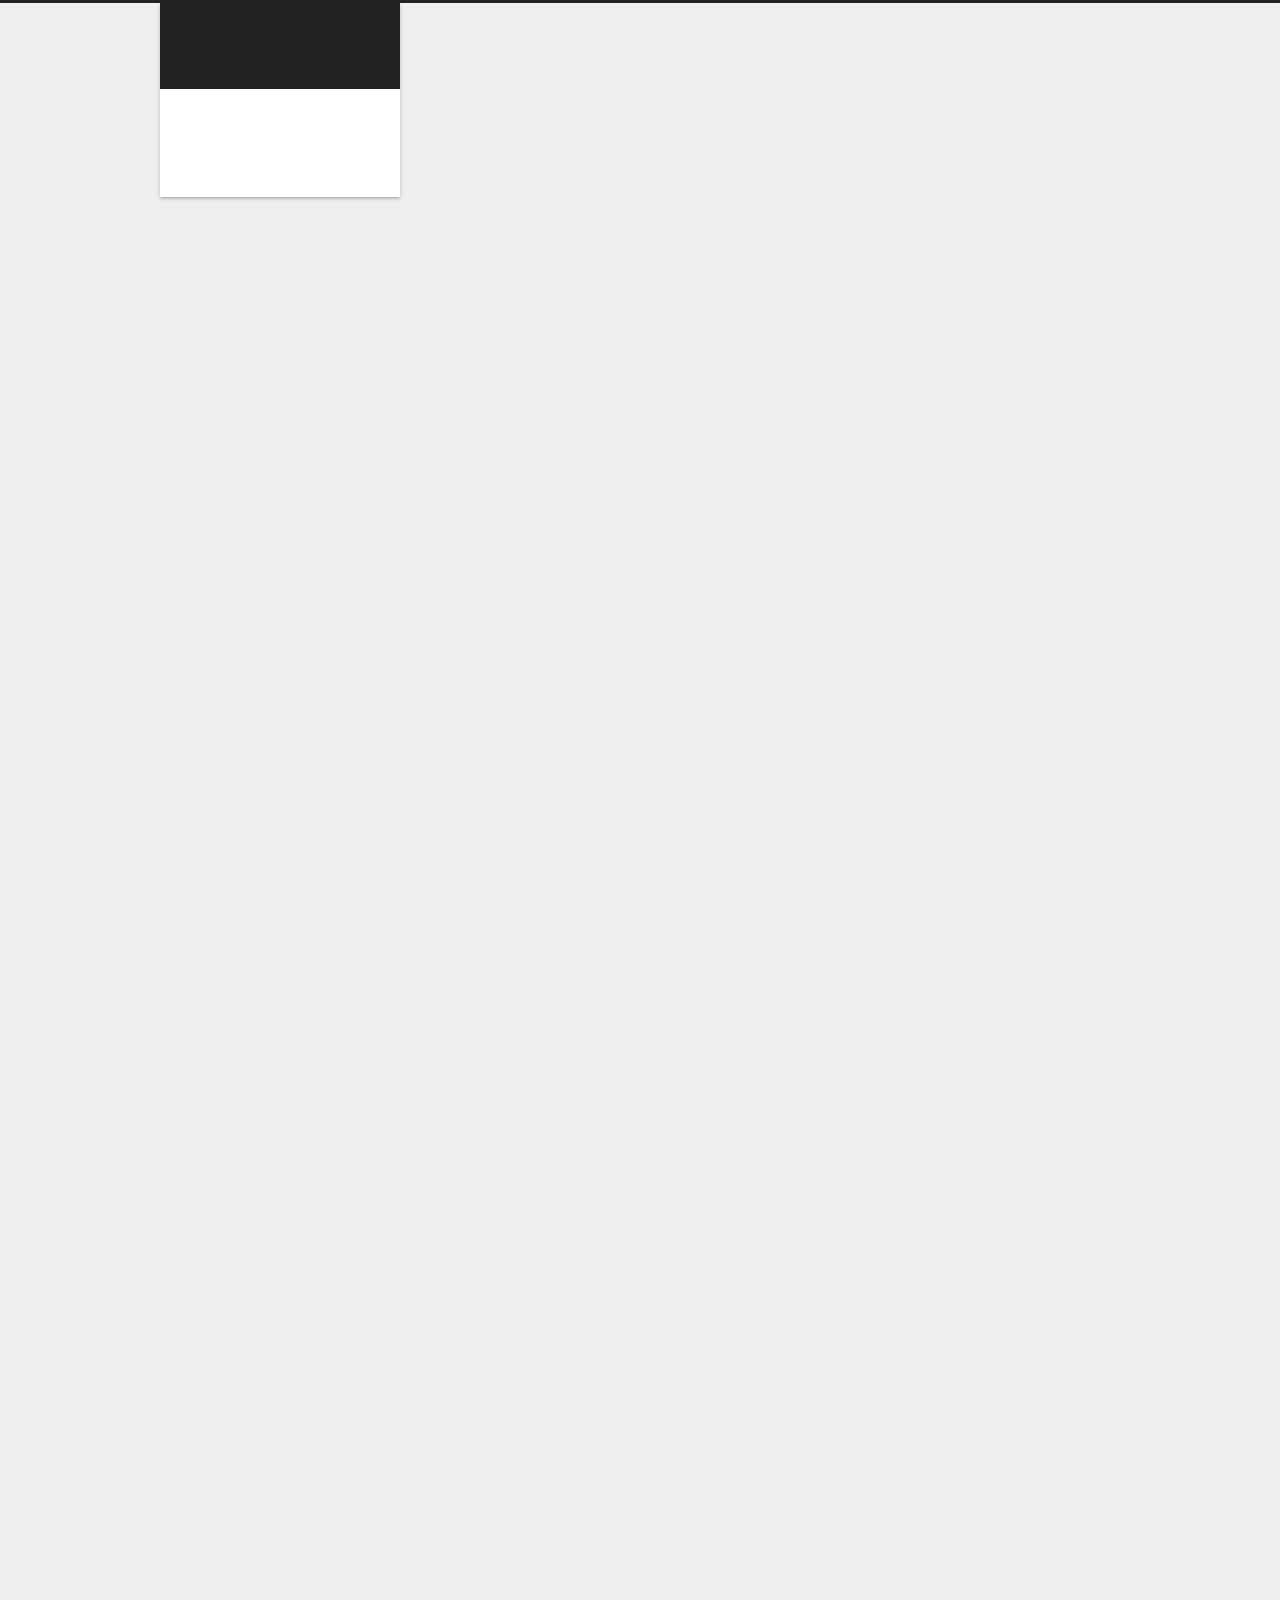
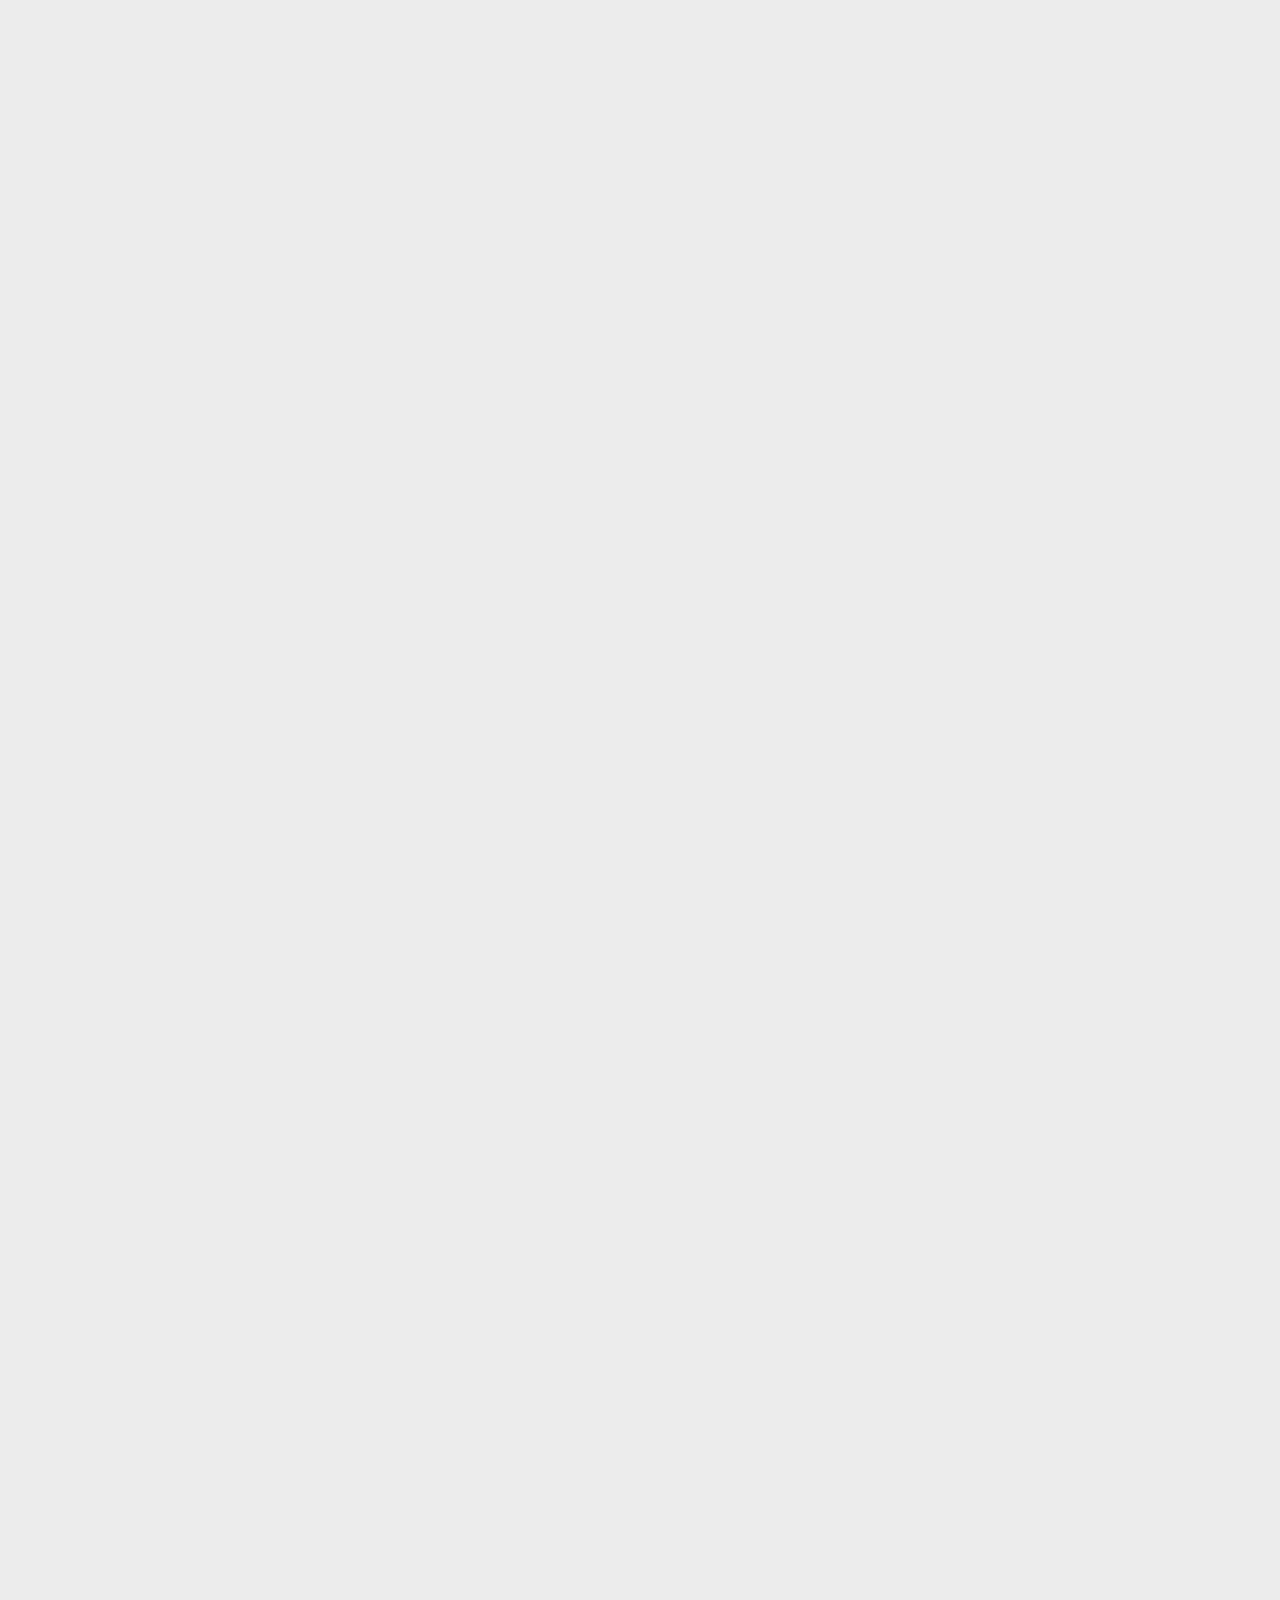
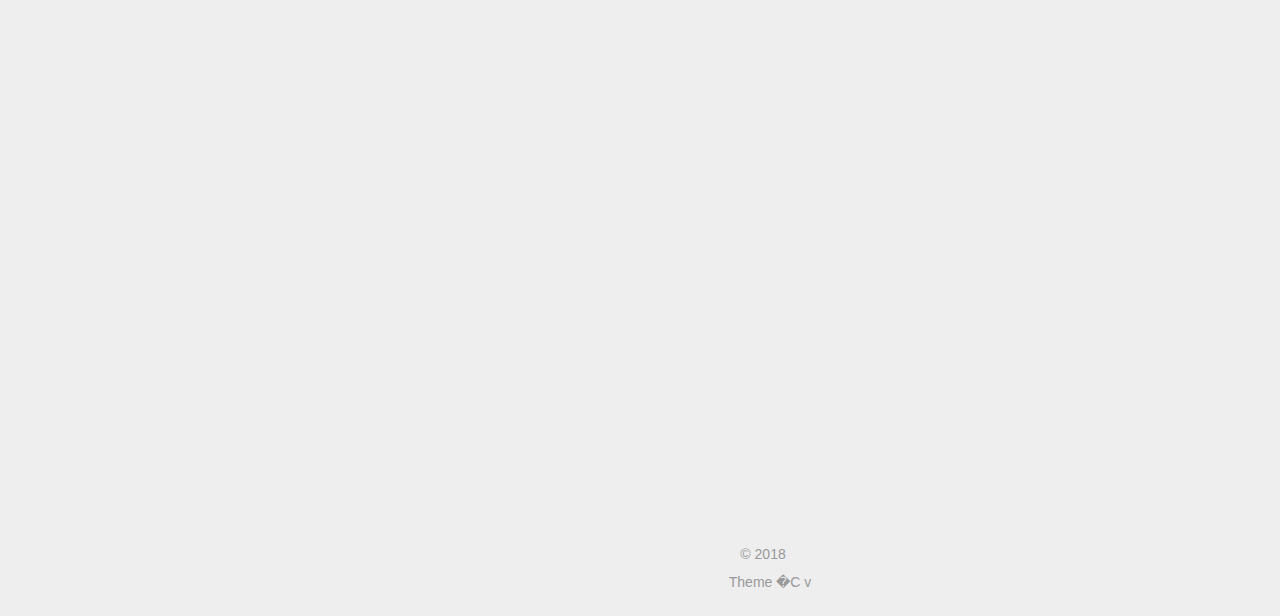
==== commit 00cdba1f: "Site updated: 2018-12-26 19:30:43" ====
--- a/index.html
+++ b/index.html
@@ -80,12 +80,12 @@
 
 
 <meta property="og:type" content="website">
-<meta property="og:title" content="Hexo">
+<meta property="og:title" content="Silent&#39;s blog">
 <meta property="og:url" content="http://yoursite.com/index.html">
-<meta property="og:site_name" content="Hexo">
+<meta property="og:site_name" content="Silent&#39;s blog">
 <meta property="og:locale" content="default">
 <meta name="twitter:card" content="summary">
-<meta name="twitter:title" content="Hexo">
+<meta name="twitter:title" content="Silent&#39;s blog">
 
 
 
@@ -121,7 +121,7 @@
 
 
 
-  <title>Hexo</title>
+  <title>Silent's blog</title>
   
 
 
@@ -152,7 +152,7 @@
     <div class="custom-logo-site-title">
       <a href="/" class="brand" rel="start">
         <span class="logo-line-before"><i></i></span>
-        <span class="site-title">Hexo</span>
+        <span class="site-title">Silent's blog</span>
         <span class="logo-line-after"><i></i></span>
       </a>
     </div>
@@ -238,7 +238,7 @@
     </span>
 
     <span hidden itemprop="publisher" itemscope="" itemtype="http://schema.org/Organization">
-      <meta itemprop="name" content="Hexo">
+      <meta itemprop="name" content="Silent's blog">
     </span>
 
     
@@ -365,7 +365,7 @@
     </span>
 
     <span hidden itemprop="publisher" itemscope="" itemtype="http://schema.org/Organization">
-      <meta itemprop="name" content="Hexo">
+      <meta itemprop="name" content="Silent's blog">
     </span>
 
     
@@ -520,7 +520,7 @@
     </span>
 
     <span hidden itemprop="publisher" itemscope="" itemtype="http://schema.org/Organization">
-      <meta itemprop="name" content="Hexo">
+      <meta itemprop="name" content="Silent's blog">
     </span>
 
     
@@ -640,7 +640,7 @@
     </span>
 
     <span hidden itemprop="publisher" itemscope="" itemtype="http://schema.org/Organization">
-      <meta itemprop="name" content="Hexo">
+      <meta itemprop="name" content="Silent's blog">
     </span>
 
     
@@ -833,51 +833,37 @@
 
     <footer id="footer" class="footer">
       <div class="footer-inner">
-        <script async src="//busuanzi.ibruce.info/busuanzi/2.3/busuanzi.pure.mini.js"></script>
-<div class="copyright">&copy; <span itemprop="copyrightYear">2018</span>
-  <span class="with-love">
-    <i class="fa fa-user"></i>
+        <div class="copyright">&copy; <span itemprop="copyrightYear">2018</span>
+  <span class="with-love" id="animate">
+    <i class="fa fa-"></i>
   </span>
-  <span class="author" itemprop="copyrightHolder">John Doe</span>
+  <span class="author" itemprop="copyrightHolder"></span>
+
+  
 
   
 </div>
 
 
-<div class="powered-by">
-<i class="fa fa-user-md"></i><span id="busuanzi_container_site_uv">
-  
-    ��վ�ÿ���:<span id="busuanzi_value_site_uv"></span>
-
-</span>
-
-</div>
-  
-<��--div class="powered-by">Powered by <a class="theme-link" target="_blank" href="https://hexo.io">Hexo</a></��--div></div>
--->
-
-
-
-  <span class="post-meta-divider">|</span>
-
-
-
-  <div class="theme-info">Theme &mdash; <a class="theme-link" target="_blank" href="https://github.com/iissnan/hexo-theme-next">NexT.Gemini</a> v5.1.4</div>
-
-
-
-
-        
-
-
-
-
-
-
-
-        
-      </footer></div>
-    
+
+
+
+
+  <div class="theme-info">Theme �C  v</div>
+
+
+
+        
+
+
+
+
+
+
+
+        
+      </div>
+    </footer>
 
     
       <div class="back-to-top">
@@ -888,7 +874,7 @@
 
     
 
-  
+  </div>
 
   
 
--- a/css/main.css
+++ b/css/main.css
@@ -0,0 +1,3123 @@
+/* normalize.css v3.0.2 | MIT License | git.io/normalize */
+html {
+  font-family: sans-serif; /* 1 */
+  -ms-text-size-adjust: 100%; /* 2 */
+  -webkit-text-size-adjust: 100%; /* 2 */
+}
+body {
+  margin: 0;
+}
+article,
+aside,
+details,
+figcaption,
+figure,
+footer,
+header,
+hgroup,
+main,
+menu,
+nav,
+section,
+summary {
+  display: block;
+}
+audio,
+canvas,
+progress,
+video {
+  display: inline-block; /* 1 */
+  vertical-align: baseline; /* 2 */
+}
+audio:not([controls]) {
+  display: none;
+  height: 0;
+}
+[hidden],
+template {
+  display: none;
+}
+a {
+  background-color: transparent;
+}
+a:active,
+a:hover {
+  outline: 0;
+}
+abbr[title] {
+  border-bottom: 1px dotted;
+}
+b,
+strong {
+  font-weight: bold;
+}
+dfn {
+  font-style: italic;
+}
+h1 {
+  font-size: 2em;
+  margin: 0.67em 0;
+}
+mark {
+  background: #ff0;
+  color: #000;
+}
+small {
+  font-size: 80%;
+}
+sub,
+sup {
+  font-size: 75%;
+  line-height: 0;
+  position: relative;
+  vertical-align: baseline;
+}
+sup {
+  top: -0.5em;
+}
+sub {
+  bottom: -0.25em;
+}
+img {
+  border: 0;
+}
+svg:not(:root) {
+  overflow: hidden;
+}
+figure {
+  margin: 1em 40px;
+}
+hr {
+  -moz-box-sizing: content-box;
+  box-sizing: content-box;
+  height: 0;
+}
+pre {
+  overflow: auto;
+}
+code,
+kbd,
+pre,
+samp {
+  font-family: monospace, monospace;
+  font-size: 1em;
+}
+button,
+input,
+optgroup,
+select,
+textarea {
+  color: inherit; /* 1 */
+  font: inherit; /* 2 */
+  margin: 0; /* 3 */
+}
+button {
+  overflow: visible;
+}
+button,
+select {
+  text-transform: none;
+}
+button,
+html input[type="button"],
+input[type="reset"],
+input[type="submit"] {
+  -webkit-appearance: button; /* 2 */
+  cursor: pointer; /* 3 */
+}
+button[disabled],
+html input[disabled] {
+  cursor: default;
+}
+button::-moz-focus-inner,
+input::-moz-focus-inner {
+  border: 0;
+  padding: 0;
+}
+input {
+  line-height: normal;
+}
+input[type="checkbox"],
+input[type="radio"] {
+  box-sizing: border-box; /* 1 */
+  padding: 0; /* 2 */
+}
+input[type="number"]::-webkit-inner-spin-button,
+input[type="number"]::-webkit-outer-spin-button {
+  height: auto;
+}
+input[type="search"] {
+  -webkit-appearance: textfield; /* 1 */
+  -moz-box-sizing: content-box;
+  -webkit-box-sizing: content-box; /* 2 */
+  box-sizing: content-box;
+}
+input[type="search"]::-webkit-search-cancel-button,
+input[type="search"]::-webkit-search-decoration {
+  -webkit-appearance: none;
+}
+fieldset {
+  border: 1px solid #c0c0c0;
+  margin: 0 2px;
+  padding: 0.35em 0.625em 0.75em;
+}
+legend {
+  border: 0; /* 1 */
+  padding: 0; /* 2 */
+}
+textarea {
+  overflow: auto;
+}
+optgroup {
+  font-weight: bold;
+}
+table {
+  border-collapse: collapse;
+  border-spacing: 0;
+}
+td,
+th {
+  padding: 0;
+}
+::selection {
+  background: #262a30;
+  color: #fff;
+}
+body {
+  position: relative;
+  font-family: 'Lato', "PingFang SC", "Microsoft YaHei", sans-serif;
+  font-size: 14px;
+  line-height: 2;
+  color: #555;
+  background: #eee;
+}
+@media (max-width: 767px) {
+  body {
+    padding-right: 0 !important;
+  }
+}
+@media (min-width: 768px) and (max-width: 991px) {
+  body {
+    padding-right: 0 !important;
+  }
+}
+@media (min-width: 1600px) {
+  body {
+    font-size: 16px;
+  }
+}
+h1,
+h2,
+h3,
+h4,
+h5,
+h6 {
+  margin: 0;
+  padding: 0;
+  font-weight: bold;
+  line-height: 1.5;
+  font-family: 'Lato', "PingFang SC", "Microsoft YaHei", sans-serif;
+}
+h2,
+h3,
+h4,
+h5,
+h6 {
+  margin: 20px 0 15px;
+}
+h1 {
+  font-size: 22px;
+}
+@media (max-width: 767px) {
+  h1 {
+    font-size: 18px;
+  }
+}
+h2 {
+  font-size: 20px;
+}
+@media (max-width: 767px) {
+  h2 {
+    font-size: 16px;
+  }
+}
+h3 {
+  font-size: 18px;
+}
+@media (max-width: 767px) {
+  h3 {
+    font-size: 14px;
+  }
+}
+h4 {
+  font-size: 16px;
+}
+@media (max-width: 767px) {
+  h4 {
+    font-size: 12px;
+  }
+}
+h5 {
+  font-size: 14px;
+}
+@media (max-width: 767px) {
+  h5 {
+    font-size: 10px;
+  }
+}
+h6 {
+  font-size: 12px;
+}
+@media (max-width: 767px) {
+  h6 {
+    font-size: 8px;
+  }
+}
+p {
+  margin: 0 0 20px 0;
+}
+a {
+  color: #555;
+  text-decoration: none;
+  outline: none;
+  border-bottom: 1px solid #999;
+  word-wrap: break-word;
+}
+a:hover {
+  color: #222;
+  border-bottom-color: #222;
+}
+blockquote {
+  margin: 0;
+  padding: 0;
+}
+img {
+  display: block;
+  margin: auto;
+  max-width: 100%;
+  height: auto;
+}
+hr {
+  margin: 40px 0;
+  height: 3px;
+  border: none;
+  background-color: #ddd;
+  background-image: repeating-linear-gradient(-45deg, #fff, #fff 4px, transparent 4px, transparent 8px);
+}
+blockquote {
+  padding: 0 15px;
+  color: #666;
+  border-left: 4px solid #ddd;
+}
+blockquote cite::before {
+  content: "-";
+  padding: 0 5px;
+}
+dt {
+  font-weight: 700;
+}
+dd {
+  margin: 0;
+  padding: 0;
+}
+kbd {
+  border: 1px solid #ccc;
+  border-radius: 0.2em;
+  box-shadow: 0.1em 0.1em 0.2em rgba(0,0,0,0.1);
+  background-color: #f9f9f9;
+  font-family: inherit;
+  background-image: -webkit-linear-gradient(top, #eee, #fff, #eee);
+  padding: 0.1em 0.3em;
+  white-space: nowrap;
+}
+.text-left {
+  text-align: left;
+}
+.text-center {
+  text-align: center;
+}
+.text-right {
+  text-align: right;
+}
+.text-justify {
+  text-align: justify;
+}
+.text-nowrap {
+  white-space: nowrap;
+}
+.text-lowercase {
+  text-transform: lowercase;
+}
+.text-uppercase {
+  text-transform: uppercase;
+}
+.text-capitalize {
+  text-transform: capitalize;
+}
+.center-block {
+  display: block;
+  margin-left: auto;
+  margin-right: auto;
+}
+.clearfix:before,
+.clearfix:after {
+  content: " ";
+  display: table;
+}
+.clearfix:after {
+  clear: both;
+}
+.pullquote {
+  width: 45%;
+}
+.pullquote.left {
+  float: left;
+  margin-left: 5px;
+  margin-right: 10px;
+}
+.pullquote.right {
+  float: right;
+  margin-left: 10px;
+  margin-right: 5px;
+}
+.affix.affix.affix {
+  position: fixed;
+}
+.translation {
+  margin-top: -20px;
+  font-size: 14px;
+  color: #999;
+}
+.scrollbar-measure {
+  width: 100px;
+  height: 100px;
+  overflow: scroll;
+  position: absolute;
+  top: -9999px;
+}
+.use-motion .motion-element {
+  opacity: 0;
+}
+table {
+  margin: 20px 0;
+  width: 100%;
+  border-collapse: collapse;
+  border-spacing: 0;
+  border: 1px solid #ddd;
+  font-size: 14px;
+  table-layout: fixed;
+  word-wrap: break-all;
+}
+table>tbody>tr:nth-of-type(odd) {
+  background-color: #f9f9f9;
+}
+table>tbody>tr:hover {
+  background-color: #f5f5f5;
+}
+caption,
+th,
+td {
+  padding: 8px;
+  text-align: left;
+  vertical-align: middle;
+  font-weight: normal;
+}
+th,
+td {
+  border-bottom: 3px solid #ddd;
+  border-right: 1px solid #eee;
+}
+th {
+  padding-bottom: 10px;
+  font-weight: 700;
+}
+td {
+  border-bottom-width: 1px;
+}
+html,
+body {
+  height: 100%;
+}
+.container {
+  position: relative;
+  min-height: 100%;
+}
+.header-inner {
+  margin: 0 auto;
+  padding: 100px 0 70px;
+  width: calc(100% - 252px);
+}
+@media (min-width: 1600px) {
+  .container .header-inner {
+    width: 900px;
+  }
+}
+.main {
+  padding-bottom: 150px;
+}
+.main-inner {
+  margin: 0 auto;
+  width: calc(100% - 252px);
+}
+@media (min-width: 1600px) {
+  .container .main-inner {
+    width: 900px;
+  }
+}
+.footer {
+  position: absolute;
+  left: 0;
+  bottom: 0;
+  width: 100%;
+  min-height: 50px;
+}
+.footer-inner {
+  box-sizing: border-box;
+  margin: 20px auto;
+  width: calc(100% - 252px);
+}
+@media (min-width: 1600px) {
+  .container .footer-inner {
+    width: 900px;
+  }
+}
+pre,
+.highlight {
+  overflow: auto;
+  margin: 20px 0;
+  padding: 0;
+  font-size: 13px;
+  color: #4d4d4c;
+  background: #f7f7f7;
+  line-height: 1.6;
+}
+pre,
+code {
+  font-family: consolas, Menlo, "PingFang SC", "Microsoft YaHei", monospace;
+}
+code {
+  padding: 2px 4px;
+  word-wrap: break-word;
+  color: #555;
+  background: #eee;
+  border-radius: 3px;
+  font-size: 13px;
+}
+pre {
+  padding: 10px;
+}
+pre code {
+  padding: 0;
+  color: #4d4d4c;
+  background: none;
+  text-shadow: none;
+}
+.highlight {
+  border-radius: 1px;
+}
+.highlight pre {
+  border: none;
+  margin: 0;
+  padding: 10px 0;
+}
+.highlight table {
+  margin: 0;
+  width: auto;
+  border: none;
+}
+.highlight td {
+  border: none;
+  padding: 0;
+}
+.highlight figcaption {
+  font-size: 1em;
+  color: #4d4d4c;
+  line-height: 1em;
+  margin-bottom: 1em;
+}
+.highlight figcaption:before,
+.highlight figcaption:after {
+  content: " ";
+  display: table;
+}
+.highlight figcaption:after {
+  clear: both;
+}
+.highlight figcaption a {
+  float: right;
+  color: #4d4d4c;
+}
+.highlight figcaption a:hover {
+  border-bottom-color: #4d4d4c;
+}
+.highlight .gutter pre {
+  padding-left: 10px;
+  padding-right: 10px;
+  color: #869194;
+  text-align: right;
+  background-color: #eff2f3;
+}
+.highlight .code pre {
+  width: 100%;
+  padding-left: 10px;
+  padding-right: 10px;
+  background-color: #f7f7f7;
+}
+.highlight .line {
+  height: 20px;
+}
+.gutter {
+  -webkit-user-select: none;
+  -moz-user-select: none;
+  -ms-user-select: none;
+  user-select: none;
+}
+.gist table {
+  width: auto;
+}
+.gist table td {
+  border: none;
+}
+pre .deletion {
+  background: #fdd;
+}
+pre .addition {
+  background: #dfd;
+}
+pre .meta {
+  color: #8959a8;
+}
+pre .comment {
+  color: #8e908c;
+}
+pre .variable,
+pre .attribute,
+pre .tag,
+pre .regexp,
+pre .ruby .constant,
+pre .xml .tag .title,
+pre .xml .pi,
+pre .xml .doctype,
+pre .html .doctype,
+pre .css .id,
+pre .css .class,
+pre .css .pseudo {
+  color: #c82829;
+}
+pre .number,
+pre .preprocessor,
+pre .built_in,
+pre .literal,
+pre .params,
+pre .constant,
+pre .command {
+  color: #f5871f;
+}
+pre .ruby .class .title,
+pre .css .rules .attribute,
+pre .string,
+pre .value,
+pre .inheritance,
+pre .header,
+pre .ruby .symbol,
+pre .xml .cdata,
+pre .special,
+pre .number,
+pre .formula {
+  color: #718c00;
+}
+pre .title,
+pre .css .hexcolor {
+  color: #3e999f;
+}
+pre .function,
+pre .python .decorator,
+pre .python .title,
+pre .ruby .function .title,
+pre .ruby .title .keyword,
+pre .perl .sub,
+pre .javascript .title,
+pre .coffeescript .title {
+  color: #4271ae;
+}
+pre .keyword,
+pre .javascript .function {
+  color: #8959a8;
+}
+.full-image.full-image.full-image.full-image {
+  border: none;
+  max-width: 100%;
+  width: auto;
+  margin: 20px auto 25px;
+}
+@media (min-width: 992px) {
+  .full-image.full-image.full-image.full-image {
+    max-width: none;
+    width: 118%;
+    margin: 0 -9%;
+  }
+}
+.blockquote-center,
+.page-home .post-type-quote blockquote,
+.page-post-detail .post-type-quote blockquote {
+  position: relative;
+  margin: 40px 0;
+  padding: 0;
+  border-left: none;
+  text-align: center;
+}
+.blockquote-center::before,
+.page-home .post-type-quote blockquote::before,
+.page-post-detail .post-type-quote blockquote::before,
+.blockquote-center::after,
+.page-home .post-type-quote blockquote::after,
+.page-post-detail .post-type-quote blockquote::after {
+  position: absolute;
+  content: ' ';
+  display: block;
+  width: 100%;
+  height: 24px;
+  opacity: 0.2;
+  background-repeat: no-repeat;
+  background-position: 0 -6px;
+  background-size: 22px 22px;
+}
+.blockquote-center::before,
+.page-home .post-type-quote blockquote::before,
+.page-post-detail .post-type-quote blockquote::before {
+  top: -20px;
+  background-image: url("../images/quote-l.svg");
+  border-top: 1px solid #ccc;
+}
+.blockquote-center::after,
+.page-home .post-type-quote blockquote::after,
+.page-post-detail .post-type-quote blockquote::after {
+  bottom: -20px;
+  background-image: url("../images/quote-r.svg");
+  border-bottom: 1px solid #ccc;
+  background-position: 100% 8px;
+}
+.blockquote-center p,
+.page-home .post-type-quote blockquote p,
+.page-post-detail .post-type-quote blockquote p,
+.blockquote-center div,
+.page-home .post-type-quote blockquote div,
+.page-post-detail .post-type-quote blockquote div {
+  text-align: center;
+}
+.post .post-body .group-picture img {
+  box-sizing: border-box;
+  padding: 0 3px;
+  border: none;
+}
+.post .group-picture-row {
+  overflow: hidden;
+  margin-top: 6px;
+}
+.post .group-picture-row:first-child {
+  margin-top: 0;
+}
+.post .group-picture-column {
+  float: left;
+}
+.page-post-detail .post-body .group-picture-column {
+  float: none;
+  margin-top: 10px;
+  width: auto !important;
+}
+.page-post-detail .post-body .group-picture-column img {
+  margin: 0 auto;
+}
+.page-archive .group-picture-container {
+  overflow: hidden;
+}
+.page-archive .group-picture-row {
+  float: left;
+}
+.page-archive .group-picture-row:first-child {
+  margin-top: 6px;
+}
+.page-archive .group-picture-column {
+  max-width: 150px;
+  max-height: 150px;
+}
+.post-body .note {
+  position: relative;
+  padding: 15px;
+  margin-bottom: 20px;
+  border: 1px solid #eee;
+  border-left-width: 5px;
+  border-radius: 3px;
+}
+.post-body .note h2,
+.post-body .note h3,
+.post-body .note h4,
+.post-body .note h5,
+.post-body .note h6 {
+  margin-top: 0;
+  margin-bottom: 0;
+  border-bottom: initial;
+  padding-top: 0 !important;
+}
+.post-body .note p:first-child,
+.post-body .note ul:first-child,
+.post-body .note ol:first-child,
+.post-body .note table:first-child,
+.post-body .note pre:first-child,
+.post-body .note blockquote:first-child {
+  margin-top: 0;
+}
+.post-body .note p:last-child,
+.post-body .note ul:last-child,
+.post-body .note ol:last-child,
+.post-body .note table:last-child,
+.post-body .note pre:last-child,
+.post-body .note blockquote:last-child {
+  margin-bottom: 0;
+}
+.post-body .note.default {
+  border-left-color: #777;
+}
+.post-body .note.default h2,
+.post-body .note.default h3,
+.post-body .note.default h4,
+.post-body .note.default h5,
+.post-body .note.default h6 {
+  color: #777;
+}
+.post-body .note.primary {
+  border-left-color: #6f42c1;
+}
+.post-body .note.primary h2,
+.post-body .note.primary h3,
+.post-body .note.primary h4,
+.post-body .note.primary h5,
+.post-body .note.primary h6 {
+  color: #6f42c1;
+}
+.post-body .note.info {
+  border-left-color: #428bca;
+}
+.post-body .note.info h2,
+.post-body .note.info h3,
+.post-body .note.info h4,
+.post-body .note.info h5,
+.post-body .note.info h6 {
+  color: #428bca;
+}
+.post-body .note.success {
+  border-left-color: #5cb85c;
+}
+.post-body .note.success h2,
+.post-body .note.success h3,
+.post-body .note.success h4,
+.post-body .note.success h5,
+.post-body .note.success h6 {
+  color: #5cb85c;
+}
+.post-body .note.warning {
+  border-left-color: #f0ad4e;
+}
+.post-body .note.warning h2,
+.post-body .note.warning h3,
+.post-body .note.warning h4,
+.post-body .note.warning h5,
+.post-body .note.warning h6 {
+  color: #f0ad4e;
+}
+.post-body .note.danger {
+  border-left-color: #d9534f;
+}
+.post-body .note.danger h2,
+.post-body .note.danger h3,
+.post-body .note.danger h4,
+.post-body .note.danger h5,
+.post-body .note.danger h6 {
+  color: #d9534f;
+}
+.post-body .label {
+  display: inline;
+  padding: 0 2px;
+  white-space: nowrap;
+}
+.post-body .label.default {
+  background-color: #f0f0f0;
+}
+.post-body .label.primary {
+  background-color: #efe6f7;
+}
+.post-body .label.info {
+  background-color: #e5f2f8;
+}
+.post-body .label.success {
+  background-color: #e7f4e9;
+}
+.post-body .label.warning {
+  background-color: #fcf6e1;
+}
+.post-body .label.danger {
+  background-color: #fae8eb;
+}
+.post-body .tabs {
+  position: relative;
+  display: block;
+  margin-bottom: 20px;
+  padding-top: 10px;
+}
+.post-body .tabs ul.nav-tabs {
+  margin: 0;
+  padding: 0;
+  display: flex;
+  margin-bottom: -1px;
+}
+@media (max-width: 413px) {
+  .post-body .tabs ul.nav-tabs {
+    display: block;
+    margin-bottom: 5px;
+  }
+}
+.post-body .tabs ul.nav-tabs li.tab {
+  list-style-type: none !important;
+  margin: 0 0.25em 0 0;
+  border-top: 3px solid transparent;
+  border-left: 1px solid transparent;
+  border-right: 1px solid transparent;
+}
+@media (max-width: 413px) {
+  .post-body .tabs ul.nav-tabs li.tab {
+    margin: initial;
+    border-top: 1px solid transparent;
+    border-left: 3px solid transparent;
+    border-right: 1px solid transparent;
+    border-bottom: 1px solid transparent;
+  }
+}
+.post-body .tabs ul.nav-tabs li.tab a {
+  outline: 0;
+  border-bottom: initial;
+  display: block;
+  line-height: 1.8em;
+  padding: 0.25em 0.75em;
+  transition-duration: 0.2s;
+  transition-timing-function: ease-out;
+  transition-delay: 0s;
+}
+.post-body .tabs ul.nav-tabs li.tab a i {
+  width: 1.285714285714286em;
+}
+.post-body .tabs ul.nav-tabs li.tab.active {
+  border-top: 3px solid #fc6423;
+  border-left: 1px solid #ddd;
+  border-right: 1px solid #ddd;
+  background-color: #fff;
+}
+@media (max-width: 413px) {
+  .post-body .tabs ul.nav-tabs li.tab.active {
+    border-top: 1px solid #ddd;
+    border-left: 3px solid #fc6423;
+    border-right: 1px solid #ddd;
+    border-bottom: 1px solid #ddd;
+  }
+}
+.post-body .tabs ul.nav-tabs li.tab.active a {
+  cursor: default;
+  color: #555;
+}
+.post-body .tabs .tab-content {
+  background-color: #fff;
+}
+.post-body .tabs .tab-content .tab-pane {
+  border: 1px solid #ddd;
+  padding: 20px 20px 0 20px;
+}
+.post-body .tabs .tab-content .tab-pane:not(.active) {
+  display: none !important;
+}
+.post-body .tabs .tab-content .tab-pane.active {
+  display: block !important;
+}
+.btn {
+  display: inline-block;
+  padding: 0 20px;
+  font-size: 14px;
+  color: #555;
+  background: #fff;
+  border: 2px solid #555;
+  text-decoration: none;
+  border-radius: 2px;
+  transition-property: background-color;
+  transition-duration: 0.2s;
+  transition-timing-function: ease-in-out;
+  transition-delay: 0s;
+  line-height: 2;
+}
+.btn:hover {
+  border-color: #222;
+  color: #fff;
+  background: #222;
+}
+.btn +.btn {
+  margin: 0 0 8px 8px;
+}
+.btn .fa-fw {
+  width: 1.285714285714286em;
+  text-align: left;
+}
+.btn-bar {
+  display: block;
+  width: 22px;
+  height: 2px;
+  background: #555;
+  border-radius: 1px;
+}
+.btn-bar+.btn-bar {
+  margin-top: 4px;
+}
+.pagination {
+  margin: 120px 0 40px;
+  text-align: center;
+  border-top: 1px solid #eee;
+}
+.page-number-basic,
+.pagination .prev,
+.pagination .next,
+.pagination .page-number,
+.pagination .space {
+  display: inline-block;
+  position: relative;
+  top: -1px;
+  margin: 0 10px;
+  padding: 0 11px;
+}
+@media (max-width: 767px) {
+  .page-number-basic,
+  .pagination .prev,
+  .pagination .next,
+  .pagination .page-number,
+  .pagination .space {
+    margin: 0 5px;
+  }
+}
+.pagination .prev,
+.pagination .next,
+.pagination .page-number {
+  border-bottom: 0;
+  border-top: 1px solid #eee;
+  transition-property: border-color;
+  transition-duration: 0.2s;
+  transition-timing-function: ease-in-out;
+  transition-delay: 0s;
+}
+.pagination .prev:hover,
+.pagination .next:hover,
+.pagination .page-number:hover {
+  border-top-color: #222;
+}
+.pagination .space {
+  padding: 0;
+  margin: 0;
+}
+.pagination .prev {
+  margin-left: 0;
+}
+.pagination .next {
+  margin-right: 0;
+}
+.pagination .page-number.current {
+  color: #fff;
+  background: #ccc;
+  border-top-color: #ccc;
+}
+@media (max-width: 767px) {
+  .pagination {
+    border-top: none;
+  }
+  .pagination .prev,
+  .pagination .next,
+  .pagination .page-number {
+    margin-bottom: 10px;
+    border-top: 0;
+    border-bottom: 1px solid #eee;
+    padding: 0 10px;
+  }
+  .pagination .prev:hover,
+  .pagination .next:hover,
+  .pagination .page-number:hover {
+    border-bottom-color: #222;
+  }
+}
+.comments {
+  margin: 60px 20px 0;
+}
+.tag-cloud {
+  text-align: center;
+}
+.tag-cloud a {
+  display: inline-block;
+  margin: 10px;
+}
+.back-to-top {
+  box-sizing: border-box;
+  position: fixed;
+  bottom: -100px;
+  right: 30px;
+  z-index: 1050;
+  padding: 0 6px;
+  width: 24px;
+  background: #222;
+  font-size: 12px;
+  opacity: 0.6;
+  color: #fff;
+  cursor: pointer;
+  text-align: center;
+  -webkit-transform: translateZ(0);
+  transition-property: bottom;
+  transition-duration: 0.2s;
+  transition-timing-function: ease-in-out;
+  transition-delay: 0s;
+}
+@media (min-width: 768px) and (max-width: 991px) {
+  .back-to-top {
+    display: none !important;
+  }
+}
+@media (max-width: 767px) {
+  .back-to-top {
+    display: none !important;
+  }
+}
+.back-to-top.back-to-top-on {
+  bottom: 30px;
+}
+.header {
+  background: transparent;
+}
+.header-inner {
+  position: relative;
+}
+.headband {
+  height: 3px;
+  background: #222;
+}
+.site-meta {
+  margin: 0;
+  text-align: center;
+}
+@media (max-width: 767px) {
+  .site-meta {
+    text-align: center;
+  }
+}
+.brand {
+  position: relative;
+  display: inline-block;
+  padding: 0 40px;
+  color: #fff;
+  background: #222;
+  border-bottom: none;
+}
+.brand:hover {
+  color: #fff;
+}
+.logo {
+  display: inline-block;
+  margin-right: 5px;
+  line-height: 36px;
+  vertical-align: top;
+}
+.site-title {
+  display: inline-block;
+  vertical-align: top;
+  line-height: 36px;
+  font-size: 20px;
+  font-weight: normal;
+  font-family: 'Lato', "PingFang SC", "Microsoft YaHei", sans-serif;
+}
+.site-subtitle {
+  margin-top: 10px;
+  font-size: 13px;
+  color: #ddd;
+}
+.use-motion .brand {
+  opacity: 0;
+}
+.use-motion .logo,
+.use-motion .site-title,
+.use-motion .site-subtitle {
+  opacity: 0;
+  position: relative;
+  top: -10px;
+}
+.site-nav-toggle {
+  display: none;
+  position: absolute;
+  top: 10px;
+  left: 10px;
+}
+@media (max-width: 767px) {
+  .site-nav-toggle {
+    display: block;
+  }
+}
+.site-nav-toggle button {
+  margin-top: 2px;
+  padding: 9px 10px;
+  background: transparent;
+  border: none;
+}
+@media (max-width: 767px) {
+  .site-nav {
+    display: none;
+    margin: 0 -10px;
+    padding: 0 10px;
+    clear: both;
+    border-top: 1px solid #ddd;
+  }
+}
+@media (min-width: 768px) and (max-width: 991px) {
+  .site-nav {
+    display: block !important;
+  }
+}
+@media (min-width: 992px) {
+  .site-nav {
+    display: block !important;
+  }
+}
+.menu {
+  margin-top: 20px;
+  padding-left: 0;
+  text-align: center;
+}
+.menu .menu-item {
+  display: inline-block;
+  margin: 0 10px;
+  list-style: none;
+}
+@media screen and (max-width: 767px) {
+  .menu .menu-item {
+    margin-top: 10px;
+  }
+}
+.menu .menu-item a {
+  display: block;
+  font-size: 13px;
+  line-height: inherit;
+  border-bottom: 1px solid transparent;
+  transition-property: border-color;
+  transition-duration: 0.2s;
+  transition-timing-function: ease-in-out;
+  transition-delay: 0s;
+}
+.menu .menu-item a:hover,
+.menu-item-active a {
+  border-bottom-color: #222;
+}
+.menu .menu-item .fa {
+  margin-right: 5px;
+}
+.use-motion .menu-item {
+  opacity: 0;
+}
+.post-body {
+  font-family: 'Lato', "PingFang SC", "Microsoft YaHei", sans-serif;
+}
+@media (max-width: 767px) {
+  .post-body {
+    word-break: break-word;
+  }
+}
+.post-body .fancybox img {
+  display: block !important;
+  margin: 0 auto;
+  cursor: pointer;
+  cursor: zoom-in;
+  cursor: -webkit-zoom-in;
+}
+.post-body .image-caption,
+.post-body .figure .caption {
+  margin: -20px auto 15px;
+  text-align: center;
+  font-size: 14px;
+  color: #999;
+  font-weight: bold;
+  line-height: 1;
+}
+.post-sticky-flag {
+  display: inline-block;
+  font-size: 16px;
+  -ms-transform: rotate(30deg);
+  -webkit-transform: rotate(30deg);
+  -moz-transform: rotate(30deg);
+  -ms-transform: rotate(30deg);
+  -o-transform: rotate(30deg);
+  transform: rotate(30deg);
+}
+.use-motion .post-block,
+.use-motion .pagination,
+.use-motion .comments {
+  opacity: 0;
+}
+.use-motion .post-header {
+  opacity: 0;
+}
+.use-motion .post-body {
+  opacity: 0;
+}
+.use-motion .collection-title {
+  opacity: 0;
+}
+.posts-expand {
+  padding-top: 40px;
+}
+@media (max-width: 767px) {
+  .posts-expand {
+    margin: 0 20px;
+  }
+  .post-body pre .gutter pre {
+    padding-right: 10px;
+  }
+  .post-body .highlight {
+    margin-left: 0px;
+    margin-right: 0px;
+    padding: 0;
+  }
+  .post-body .highlight .gutter pre {
+    padding-right: 10px;
+  }
+}
+@media (min-width: 992px) {
+  .posts-expand .post-body {
+    text-align: justify;
+  }
+}
+.posts-expand .post-body h2,
+.posts-expand .post-body h3,
+.posts-expand .post-body h4,
+.posts-expand .post-body h5,
+.posts-expand .post-body h6 {
+  padding-top: 10px;
+}
+.posts-expand .post-body h2 .header-anchor,
+.posts-expand .post-body h3 .header-anchor,
+.posts-expand .post-body h4 .header-anchor,
+.posts-expand .post-body h5 .header-anchor,
+.posts-expand .post-body h6 .header-anchor {
+  float: right;
+  margin-left: 10px;
+  color: #ccc;
+  border-bottom-style: none;
+  visibility: hidden;
+}
+.posts-expand .post-body h2 .header-anchor:hover,
+.posts-expand .post-body h3 .header-anchor:hover,
+.posts-expand .post-body h4 .header-anchor:hover,
+.posts-expand .post-body h5 .header-anchor:hover,
+.posts-expand .post-body h6 .header-anchor:hover {
+  color: inherit;
+}
+.posts-expand .post-body h2:hover .header-anchor,
+.posts-expand .post-body h3:hover .header-anchor,
+.posts-expand .post-body h4:hover .header-anchor,
+.posts-expand .post-body h5:hover .header-anchor,
+.posts-expand .post-body h6:hover .header-anchor {
+  visibility: visible;
+}
+.posts-expand .post-body ul li {
+  list-style: circle;
+}
+.posts-expand .post-body img {
+  box-sizing: border-box;
+  margin: auto;
+  padding: 3px;
+  border: 1px solid #ddd;
+}
+.posts-expand .post-body .fancybox img {
+  margin: 0 auto 25px;
+}
+@media (max-width: 767px) {
+  .posts-collapse {
+    margin: 0 20px;
+  }
+  .posts-collapse .post-title,
+  .posts-collapse .post-meta {
+    display: block;
+    width: auto;
+    text-align: left;
+  }
+}
+.posts-collapse {
+  position: relative;
+  z-index: 1010;
+  margin-left: 55px;
+}
+.posts-collapse::after {
+  content: " ";
+  position: absolute;
+  top: 20px;
+  left: 0;
+  margin-left: -2px;
+  width: 4px;
+  height: 100%;
+  background: #f5f5f5;
+  z-index: -1;
+}
+@media (max-width: 767px) {
+  .posts-collapse {
+    margin: 0 20px;
+  }
+}
+.posts-collapse .collection-title {
+  position: relative;
+  margin: 60px 0;
+}
+.posts-collapse .collection-title h1,
+.posts-collapse .collection-title h2 {
+  margin-left: 20px;
+}
+.posts-collapse .collection-title small {
+  color: #bbb;
+  margin-left: 5px;
+}
+.posts-collapse .collection-title::before {
+  content: " ";
+  position: absolute;
+  left: 0;
+  top: 50%;
+  margin-left: -4px;
+  margin-top: -4px;
+  width: 8px;
+  height: 8px;
+  background: #bbb;
+  border-radius: 50%;
+}
+.posts-collapse .post {
+  margin: 30px 0;
+}
+.posts-collapse .post-header {
+  position: relative;
+  transition-duration: 0.2s;
+  transition-timing-function: ease-in-out;
+  transition-delay: 0s;
+  transition-property: border;
+  border-bottom: 1px dashed #ccc;
+}
+.posts-collapse .post-header::before {
+  content: " ";
+  position: absolute;
+  left: 0;
+  top: 12px;
+  width: 6px;
+  height: 6px;
+  margin-left: -4px;
+  background: #bbb;
+  border-radius: 50%;
+  border: 1px solid #fff;
+  transition-duration: 0.2s;
+  transition-timing-function: ease-in-out;
+  transition-delay: 0s;
+  transition-property: background;
+}
+.posts-collapse .post-header:hover {
+  border-bottom-color: #666;
+}
+.posts-collapse .post-header:hover::before {
+  background: #222;
+}
+.posts-collapse .post-meta {
+  position: absolute;
+  font-size: 12px;
+  left: 20px;
+  top: 5px;
+}
+.posts-collapse .post-comments-count {
+  display: none;
+}
+.posts-collapse .post-title {
+  margin-left: 60px;
+  font-size: 16px;
+  font-weight: normal;
+  line-height: inherit;
+}
+.posts-collapse .post-title::after {
+  margin-left: 3px;
+  opacity: 0.6;
+}
+.posts-collapse .post-title a {
+  color: #666;
+  border-bottom: none;
+}
+.page-home .post-type-quote .post-header,
+.page-post-detail .post-type-quote .post-header,
+.page-home .post-type-quote .post-tags,
+.page-post-detail .post-type-quote .post-tags {
+  display: none;
+}
+.posts-expand .post-title {
+  text-align: center;
+  word-break: break-word;
+  font-weight: 400;
+}
+.posts-expand .post-title-link {
+  display: inline-block;
+  position: relative;
+  color: #555;
+  border-bottom: none;
+  line-height: 1.2;
+  vertical-align: top;
+}
+.posts-expand .post-title-link::before {
+  content: "";
+  position: absolute;
+  width: 100%;
+  height: 2px;
+  bottom: 0;
+  left: 0;
+  background-color: #000;
+  visibility: hidden;
+  -webkit-transform: scaleX(0);
+  -moz-transform: scaleX(0);
+  -ms-transform: scaleX(0);
+  -o-transform: scaleX(0);
+  transform: scaleX(0);
+  transition-duration: 0.2s;
+  transition-timing-function: ease-in-out;
+  transition-delay: 0s;
+}
+.posts-expand .post-title-link:hover::before {
+  visibility: visible;
+  -webkit-transform: scaleX(1);
+  -moz-transform: scaleX(1);
+  -ms-transform: scaleX(1);
+  -o-transform: scaleX(1);
+  transform: scaleX(1);
+}
+.posts-expand .post-title-link .fa {
+  font-size: 16px;
+}
+.posts-expand .post-meta {
+  margin: 3px 0 60px 0;
+  color: #999;
+  font-family: 'Lato', "PingFang SC", "Microsoft YaHei", sans-serif;
+  font-size: 12px;
+  text-align: center;
+}
+.posts-expand .post-meta .post-category-list {
+  display: inline-block;
+  margin: 0;
+  padding: 3px;
+}
+.posts-expand .post-meta .post-category-list-link {
+  color: #999;
+}
+.posts-expand .post-meta .post-description {
+  font-size: 14px;
+  margin-top: 2px;
+}
+.post-meta-divider {
+  margin: 0 0.5em;
+}
+.post-meta-item-icon {
+  margin-right: 3px;
+}
+@media (min-width: 768px) and (max-width: 991px) {
+  .post-meta-item-icon {
+    display: inline-block;
+  }
+}
+@media (max-width: 767px) {
+  .post-meta-item-icon {
+    display: inline-block;
+  }
+}
+@media (min-width: 768px) and (max-width: 991px) {
+  .post-meta-item-text {
+    display: none;
+  }
+}
+@media (max-width: 767px) {
+  .post-meta-item-text {
+    display: none;
+  }
+}
+@media (max-width: 767px) {
+  .posts-expand .post-comments-count {
+    display: none;
+  }
+}
+.post-button {
+  margin-top: 40px;
+}
+.posts-expand .post-tags {
+  margin-top: 40px;
+  text-align: center;
+}
+.posts-expand .post-tags a {
+  display: inline-block;
+  margin-right: 10px;
+  font-size: 13px;
+}
+.post-nav {
+  display: table;
+  margin-top: 15px;
+  width: 100%;
+  border-top: 1px solid #eee;
+}
+.post-nav-divider {
+  display: table-cell;
+  width: 10%;
+}
+.post-nav-item {
+  display: table-cell;
+  padding: 10px 0 0 0;
+  width: 45%;
+  vertical-align: top;
+}
+.post-nav-item a {
+  position: relative;
+  display: block;
+  line-height: 25px;
+  font-size: 14px;
+  color: #555;
+  border-bottom: none;
+}
+.post-nav-item a:hover {
+  color: #222;
+  border-bottom: none;
+}
+.post-nav-item a:active {
+  top: 2px;
+}
+.post-nav-item .fa {
+  position: absolute;
+  top: 8px;
+  left: 0;
+  font-size: 12px;
+}
+.post-nav-next a {
+  padding-left: 15px;
+}
+.post-nav-prev {
+  text-align: right;
+}
+.post-nav-prev a {
+  padding-right: 15px;
+}
+.post-nav-prev .fa {
+  right: 0;
+  left: auto;
+}
+.posts-expand .post-eof {
+  display: block;
+  margin: 80px auto 60px;
+  width: 8%;
+  height: 1px;
+  background: #ccc;
+  text-align: center;
+}
+.post:last-child .post-eof.post-eof.post-eof {
+  display: none;
+}
+.post-gallery {
+  display: table;
+  table-layout: fixed;
+  width: 100%;
+  border-collapse: separate;
+}
+.post-gallery-row {
+  display: table-row;
+}
+.post-gallery .post-gallery-img {
+  display: table-cell;
+  text-align: center;
+  vertical-align: middle;
+  border: none;
+}
+.post-gallery .post-gallery-img img {
+  max-width: 100%;
+  max-height: 100%;
+  border: none;
+}
+.fancybox-close,
+.fancybox-close:hover {
+  border: none;
+}
+.rtl.post-body p,
+.rtl.post-body a,
+.rtl.post-body h1,
+.rtl.post-body h2,
+.rtl.post-body h3,
+.rtl.post-body h4,
+.rtl.post-body h5,
+.rtl.post-body h6,
+.rtl.post-body li,
+.rtl.post-body ul,
+.rtl.post-body ol {
+  direction: rtl;
+  font-family: UKIJ Ekran;
+}
+.rtl.post-title {
+  font-family: UKIJ Ekran;
+}
+.sidebar {
+  position: fixed;
+  right: 0;
+  top: 0;
+  bottom: 0;
+  width: 0;
+  z-index: 1040;
+  box-shadow: inset 0 2px 6px #000;
+  background: #222;
+  -webkit-transform: translateZ(0);
+}
+.sidebar a {
+  color: #999;
+  border-bottom-color: #555;
+}
+.sidebar a:hover {
+  color: #eee;
+}
+@media (min-width: 768px) and (max-width: 991px) {
+  .sidebar {
+    display: none !important;
+  }
+}
+@media (max-width: 767px) {
+  .sidebar {
+    display: none !important;
+  }
+}
+.sidebar-inner {
+  position: relative;
+  padding: 20px 10px;
+  color: #999;
+  text-align: center;
+}
+.site-overview-wrap {
+  overflow: hidden;
+}
+.site-overview {
+  overflow-y: auto;
+  overflow-x: hidden;
+}
+.sidebar-toggle {
+  position: fixed;
+  right: 30px;
+  bottom: 45px;
+  width: 14px;
+  height: 14px;
+  padding: 5px;
+  background: #222;
+  line-height: 0;
+  z-index: 1050;
+  cursor: pointer;
+  -webkit-transform: translateZ(0);
+}
+@media (min-width: 768px) and (max-width: 991px) {
+  .sidebar-toggle {
+    display: none !important;
+  }
+}
+@media (max-width: 767px) {
+  .sidebar-toggle {
+    display: none !important;
+  }
+}
+.sidebar-toggle-line {
+  position: relative;
+  display: inline-block;
+  vertical-align: top;
+  height: 2px;
+  width: 100%;
+  background: #fff;
+  margin-top: 3px;
+}
+.sidebar-toggle-line:first-child {
+  margin-top: 0;
+}
+.site-author-image {
+  display: block;
+  margin: 0 auto;
+  padding: 2px;
+  max-width: 120px;
+  height: auto;
+  border: 1px solid #eee;
+}
+.site-author-name {
+  margin: 0;
+  text-align: center;
+  color: #222;
+  font-weight: 600;
+}
+.site-description {
+  margin-top: 0;
+  text-align: center;
+  font-size: 13px;
+  color: #999;
+}
+.site-state {
+  overflow: hidden;
+  line-height: 1.4;
+  white-space: nowrap;
+  text-align: center;
+}
+.site-state-item {
+  display: inline-block;
+  padding: 0 15px;
+  border-left: 1px solid #eee;
+}
+.site-state-item:first-child {
+  border-left: none;
+}
+.site-state-item a {
+  border-bottom: none;
+}
+.site-state-item-count {
+  display: block;
+  text-align: center;
+  color: inherit;
+  font-weight: 600;
+  font-size: 16px;
+}
+.site-state-item-name {
+  font-size: 13px;
+  color: #999;
+}
+.feed-link {
+  margin-top: 20px;
+}
+.feed-link a {
+  display: inline-block;
+  padding: 0 15px;
+  color: #fc6423;
+  border: 1px solid #fc6423;
+  border-radius: 4px;
+}
+.feed-link a i {
+  color: #fc6423;
+  font-size: 14px;
+}
+.feed-link a:hover {
+  color: #fff;
+  background: #fc6423;
+}
+.feed-link a:hover i {
+  color: #fff;
+}
+.links-of-author {
+  margin-top: 20px;
+}
+.links-of-author a {
+  display: inline-block;
+  vertical-align: middle;
+  margin-right: 10px;
+  margin-bottom: 10px;
+  border-bottom-color: #555;
+  font-size: 13px;
+}
+.links-of-author a:before {
+  display: inline-block;
+  vertical-align: middle;
+  margin-right: 3px;
+  content: " ";
+  width: 4px;
+  height: 4px;
+  border-radius: 50%;
+  background: #ff0bf4;
+}
+.links-of-blogroll {
+  font-size: 13px;
+}
+.links-of-blogroll-title {
+  margin-top: 20px;
+  font-size: 14px;
+  font-weight: 600;
+}
+.links-of-blogroll-list {
+  margin: 0;
+  padding: 0;
+  list-style: none;
+}
+.links-of-blogroll-item {
+  padding: 2px 10px;
+}
+.links-of-blogroll-item a {
+  max-width: 280px;
+  box-sizing: border-box;
+  display: inline-block;
+  overflow: hidden;
+  white-space: nowrap;
+  text-overflow: ellipsis;
+}
+.sidebar-nav {
+  margin: 0 0 20px;
+  padding-left: 0;
+}
+.sidebar-nav li {
+  display: inline-block;
+  cursor: pointer;
+  border-bottom: 1px solid transparent;
+  font-size: 14px;
+  color: #555;
+}
+.sidebar-nav li:hover {
+  color: #fc6423;
+}
+.page-post-detail .sidebar-nav-toc {
+  padding: 0 5px;
+}
+.page-post-detail .sidebar-nav-overview {
+  margin-left: 10px;
+}
+.sidebar-nav .sidebar-nav-active {
+  color: #fc6423;
+  border-bottom-color: #fc6423;
+}
+.sidebar-nav .sidebar-nav-active:hover {
+  color: #fc6423;
+}
+.sidebar-panel {
+  display: none;
+}
+.sidebar-panel-active {
+  display: block;
+}
+.post-toc-empty {
+  font-size: 14px;
+  color: #666;
+}
+.post-toc-wrap {
+  overflow: hidden;
+}
+.post-toc {
+  overflow: auto;
+}
+.post-toc ol {
+  margin: 0;
+  padding: 0 2px 5px 10px;
+  text-align: left;
+  list-style: none;
+  font-size: 14px;
+}
+.post-toc ol > ol {
+  padding-left: 0;
+}
+.post-toc ol a {
+  transition-duration: 0.2s;
+  transition-timing-function: ease-in-out;
+  transition-delay: 0s;
+  transition-property: all;
+  color: #666;
+  border-bottom-color: #ccc;
+}
+.post-toc ol a:hover {
+  color: #000;
+  border-bottom-color: #000;
+}
+.post-toc .nav-item {
+  overflow: hidden;
+  text-overflow: ellipsis;
+  text-align: justify;
+  white-space: nowrap;
+  line-height: 1.8;
+}
+.post-toc .nav .nav-child {
+  display: none;
+}
+.post-toc .nav .active > .nav-child {
+  display: block;
+}
+.post-toc .nav .active-current > .nav-child {
+  display: block;
+}
+.post-toc .nav .active-current > .nav-child > .nav-item {
+  display: block;
+}
+.post-toc .nav .active > a {
+  color: #fc6423;
+  border-bottom-color: #fc6423;
+}
+.post-toc .nav .active-current > a {
+  color: #fc6423;
+}
+.post-toc .nav .active-current > a:hover {
+  color: #fc6423;
+}
+.footer {
+  font-size: 14px;
+  color: #999;
+}
+.footer img {
+  border: none;
+}
+.footer-inner {
+  text-align: center;
+}
+.with-love {
+  display: inline-block;
+  margin: 0 5px;
+}
+.powered-by,
+.theme-info {
+  display: inline-block;
+}
+.cc-license {
+  margin-top: 10px;
+  text-align: center;
+}
+.cc-license .cc-opacity {
+  opacity: 0.7;
+  border-bottom: none;
+}
+.cc-license .cc-opacity:hover {
+  opacity: 0.9;
+}
+.cc-license img {
+  display: inline-block;
+}
+.theme-next #ds-thread #ds-reset {
+  color: #555;
+}
+.theme-next #ds-thread #ds-reset .ds-replybox {
+  margin-bottom: 30px;
+}
+.theme-next #ds-thread #ds-reset .ds-replybox .ds-avatar,
+.theme-next #ds-reset .ds-avatar img {
+  box-shadow: none;
+}
+.theme-next #ds-thread #ds-reset .ds-textarea-wrapper {
+  border-color: #c7d4e1;
+  background: none;
+  border-top-right-radius: 3px;
+  border-top-left-radius: 3px;
+}
+.theme-next #ds-thread #ds-reset .ds-textarea-wrapper textarea {
+  height: 60px;
+}
+.theme-next #ds-reset .ds-rounded-top {
+  border-radius: 0;
+}
+.theme-next #ds-thread #ds-reset .ds-post-toolbar {
+  box-sizing: border-box;
+  border: 1px solid #c7d4e1;
+  background: #f6f8fa;
+}
+.theme-next #ds-thread #ds-reset .ds-post-options {
+  height: 40px;
+  border: none;
+  background: none;
+}
+.theme-next #ds-thread #ds-reset .ds-toolbar-buttons {
+  top: 11px;
+}
+.theme-next #ds-thread #ds-reset .ds-sync {
+  top: 5px;
+}
+.theme-next #ds-thread #ds-reset .ds-post-button {
+  top: 4px;
+  right: 5px;
+  width: 90px;
+  height: 30px;
+  border: 1px solid #c5ced7;
+  border-radius: 3px;
+  background-image: linear-gradient(#fbfbfc, #f5f7f9);
+  color: #60676d;
+}
+.theme-next #ds-thread #ds-reset .ds-post-button:hover {
+  background-position: 0 -30px;
+  color: #60676d;
+}
+.theme-next #ds-thread #ds-reset .ds-comments-info {
+  padding: 10px 0;
+}
+.theme-next #ds-thread #ds-reset .ds-sort {
+  display: none;
+}
+.theme-next #ds-thread #ds-reset li.ds-tab a.ds-current {
+  border: none;
+  background: #f6f8fa;
+  color: #60676d;
+}
+.theme-next #ds-thread #ds-reset li.ds-tab a.ds-current:hover {
+  background-color: #e9f0f7;
+  color: #60676d;
+}
+.theme-next #ds-thread #ds-reset li.ds-tab a {
+  border-radius: 2px;
+  padding: 5px;
+}
+.theme-next #ds-thread #ds-reset .ds-login-buttons p {
+  color: #999;
+  line-height: 36px;
+}
+.theme-next #ds-thread #ds-reset .ds-login-buttons .ds-service-list li {
+  height: 28px;
+}
+.theme-next #ds-thread #ds-reset .ds-service-list a {
+  background: none;
+  padding: 5px;
+  border: 1px solid;
+  border-radius: 3px;
+  text-align: center;
+}
+.theme-next #ds-thread #ds-reset .ds-service-list a:hover {
+  color: #fff;
+  background: #666;
+}
+.theme-next #ds-thread #ds-reset .ds-service-list .ds-weibo {
+  color: #fc9b00;
+  border-color: #fc9b00;
+}
+.theme-next #ds-thread #ds-reset .ds-service-list .ds-weibo:hover {
+  background: #fc9b00;
+}
+.theme-next #ds-thread #ds-reset .ds-service-list .ds-qq {
+  color: #60a3ec;
+  border-color: #60a3ec;
+}
+.theme-next #ds-thread #ds-reset .ds-service-list .ds-qq:hover {
+  background: #60a3ec;
+}
+.theme-next #ds-thread #ds-reset .ds-service-list .ds-renren {
+  color: #2e7ac4;
+  border-color: #2e7ac4;
+}
+.theme-next #ds-thread #ds-reset .ds-service-list .ds-renren:hover {
+  background: #2e7ac4;
+}
+.theme-next #ds-thread #ds-reset .ds-service-list .ds-douban {
+  color: #37994c;
+  border-color: #37994c;
+}
+.theme-next #ds-thread #ds-reset .ds-service-list .ds-douban:hover {
+  background: #37994c;
+}
+.theme-next #ds-thread #ds-reset .ds-service-list .ds-kaixin {
+  color: #fef20d;
+  border-color: #fef20d;
+}
+.theme-next #ds-thread #ds-reset .ds-service-list .ds-kaixin:hover {
+  background: #fef20d;
+}
+.theme-next #ds-thread #ds-reset .ds-service-list .ds-netease {
+  color: #f00;
+  border-color: #f00;
+}
+.theme-next #ds-thread #ds-reset .ds-service-list .ds-netease:hover {
+  background: #f00;
+}
+.theme-next #ds-thread #ds-reset .ds-service-list .ds-sohu {
+  color: #ffcb05;
+  border-color: #ffcb05;
+}
+.theme-next #ds-thread #ds-reset .ds-service-list .ds-sohu:hover {
+  background: #ffcb05;
+}
+.theme-next #ds-thread #ds-reset .ds-service-list .ds-baidu {
+  color: #2831e0;
+  border-color: #2831e0;
+}
+.theme-next #ds-thread #ds-reset .ds-service-list .ds-baidu:hover {
+  background: #2831e0;
+}
+.theme-next #ds-thread #ds-reset .ds-service-list .ds-google {
+  color: #166bec;
+  border-color: #166bec;
+}
+.theme-next #ds-thread #ds-reset .ds-service-list .ds-google:hover {
+  background: #166bec;
+}
+.theme-next #ds-thread #ds-reset .ds-service-list .ds-weixin {
+  color: #00ce0d;
+  border-color: #00ce0d;
+}
+.theme-next #ds-thread #ds-reset .ds-service-list .ds-weixin:hover {
+  background: #00ce0d;
+}
+.theme-next #ds-thread #ds-reset .ds-service-list .ds-more-services {
+  border: none;
+}
+.theme-next #ds-thread #ds-reset .ds-service-list .ds-more-services:hover {
+  background: none;
+}
+.theme-next #ds-reset .duoshuo-ua-admin {
+  display: inline-block;
+  color: #f00;
+}
+.theme-next #ds-reset .duoshuo-ua-platform,
+.theme-next #ds-reset .duoshuo-ua-browser {
+  color: #ccc;
+}
+.theme-next #ds-reset .duoshuo-ua-platform .fa,
+.theme-next #ds-reset .duoshuo-ua-browser .fa {
+  display: inline-block;
+  margin-right: 3px;
+}
+.theme-next #ds-reset .duoshuo-ua-separator {
+  display: inline-block;
+  margin-left: 5px;
+}
+.theme-next .this_ua {
+  background-color: #ccc !important;
+  border-radius: 4px;
+  padding: 0 5px !important;
+  margin: 1px 1px !important;
+  border: 1px solid #bbb !important;
+  color: #fff;
+  display: inline-block !important;
+}
+.theme-next .this_ua.admin {
+  background-color: #d9534f !important;
+  border-color: #d9534f !important;
+}
+.theme-next .this_ua.platform.iOS,
+.theme-next .this_ua.platform.Mac,
+.theme-next .this_ua.platform.Windows {
+  background-color: #39b3d7 !important;
+  border-color: #46b8da !important;
+}
+.theme-next .this_ua.platform.Linux {
+  background-color: #3a3a3a !important;
+  border-color: #1f1f1f !important;
+}
+.theme-next .this_ua.platform.Android {
+  background-color: #00c47d !important;
+  border-color: #01b171 !important;
+}
+.theme-next .this_ua.browser.Mobile,
+.theme-next .this_ua.browser.Chrome {
+  background-color: #5cb85c !important;
+  border-color: #4cae4c !important;
+}
+.theme-next .this_ua.browser.Firefox {
+  background-color: #f0ad4e !important;
+  border-color: #eea236 !important;
+}
+.theme-next .this_ua.browser.Maxthon,
+.theme-next .this_ua.browser.IE {
+  background-color: #428bca !important;
+  border-color: #357ebd !important;
+}
+.theme-next .this_ua.browser.baidu,
+.theme-next .this_ua.browser.UCBrowser,
+.theme-next .this_ua.browser.Opera {
+  background-color: #d9534f !important;
+  border-color: #d43f3a !important;
+}
+.theme-next .this_ua.browser.Android,
+.theme-next .this_ua.browser.QQBrowser {
+  background-color: #78ace9 !important;
+  border-color: #4cae4c !important;
+}
+.post-spread {
+  margin-top: 20px;
+  text-align: center;
+}
+.jiathis_style {
+  display: inline-block;
+}
+.jiathis_style a {
+  border: none;
+}
+.fa {
+  font-family: FontAwesome !important;
+}
+.post-spread {
+  margin-top: 20px;
+  text-align: center;
+}
+.bdshare-slide-button-box a {
+  border: none;
+}
+.bdsharebuttonbox {
+  display: inline-block;
+}
+.bdsharebuttonbox a {
+  border: none;
+}
+.local-search-pop-overlay {
+  position: fixed;
+  width: 100%;
+  height: 100%;
+  top: 0;
+  left: 0;
+  z-index: 2080;
+  background-color: rgba(0,0,0,0.3);
+}
+.local-search-popup {
+  display: none;
+  position: fixed;
+  top: 10%;
+  left: 50%;
+  margin-left: -350px;
+  width: 700px;
+  height: 80%;
+  padding: 0;
+  background: #fff;
+  color: #333;
+  z-index: 9999;
+  border-radius: 5px;
+}
+@media (max-width: 767px) {
+  .local-search-popup {
+    padding: 0;
+    top: 0;
+    left: 0;
+    margin: 0;
+    width: 100%;
+    height: 100%;
+    border-radius: 0;
+  }
+}
+.local-search-popup ul.search-result-list {
+  padding: 0;
+  margin: 0 5px;
+}
+.local-search-popup p.search-result {
+  border-bottom: 1px dashed #ccc;
+  padding: 5px 0;
+}
+.local-search-popup a.search-result-title {
+  font-weight: bold;
+  font-size: 16px;
+}
+.local-search-popup .search-keyword {
+  border-bottom: 1px dashed #f00;
+  font-weight: bold;
+  color: #f00;
+}
+.local-search-popup .local-search-header {
+  padding: 5px;
+  height: 36px;
+  background: #f5f5f5;
+  border-top-left-radius: 5px;
+  border-top-right-radius: 5px;
+}
+.local-search-popup #local-search-result {
+  overflow: auto;
+  position: relative;
+  padding: 5px 25px;
+  height: calc(100% - 55px);
+}
+.local-search-popup .local-search-input-wrapper {
+  display: inline-block;
+  width: calc(100% - 90px);
+  height: 36px;
+  line-height: 36px;
+  padding: 0 5px;
+}
+.local-search-popup .local-search-input-wrapper input {
+  padding: 8px 0;
+  height: 20px;
+  display: block;
+  width: 100%;
+  outline: none;
+  border: none;
+  background: transparent;
+  vertical-align: middle;
+}
+.local-search-popup .search-icon,
+.local-search-popup .popup-btn-close {
+  display: inline-block;
+  font-size: 18px;
+  color: #999;
+  height: 36px;
+  width: 18px;
+  padding-left: 10px;
+  padding-right: 10px;
+}
+.local-search-popup .search-icon {
+  float: left;
+}
+.local-search-popup .popup-btn-close {
+  border-left: 1px solid #eee;
+  float: right;
+  cursor: pointer;
+}
+.local-search-popup #no-result {
+  position: absolute;
+  left: 50%;
+  top: 50%;
+  -webkit-transform: translate(-50%, -50%);
+  -webkit-transform: translate(-50%, -50%);
+  -moz-transform: translate(-50%, -50%);
+  -ms-transform: translate(-50%, -50%);
+  -o-transform: translate(-50%, -50%);
+  transform: translate(-50%, -50%);
+  color: #ccc;
+}
+.site-uv,
+.site-pv,
+.page-pv {
+  display: inline-block;
+}
+.site-uv .busuanzi-value,
+.site-pv .busuanzi-value,
+.page-pv .busuanzi-value {
+  margin: 0 5px;
+}
+.site-uv {
+  margin-right: 10px;
+}
+.site-uv::after {
+  content: "|";
+  padding-left: 10px;
+}
+.page-archive .archive-page-counter {
+  position: relative;
+  top: 3px;
+  left: 20px;
+}
+@media (max-width: 767px) {
+  .page-archive .archive-page-counter {
+    top: 5px;
+  }
+}
+.page-archive .posts-collapse .archive-move-on {
+  position: absolute;
+  top: 11px;
+  left: 0;
+  margin-left: -6px;
+  width: 10px;
+  height: 10px;
+  opacity: 0.5;
+  background: #555;
+  border: 1px solid #fff;
+  border-radius: 50%;
+}
+.category-all-page .category-all-title {
+  text-align: center;
+}
+.category-all-page .category-all {
+  margin-top: 20px;
+}
+.category-all-page .category-list {
+  margin: 0;
+  padding: 0;
+  list-style: none;
+}
+.category-all-page .category-list-item {
+  margin: 5px 10px;
+}
+.category-all-page .category-list-count {
+  color: #bbb;
+}
+.category-all-page .category-list-count:before {
+  display: inline;
+  content: " (";
+}
+.category-all-page .category-list-count:after {
+  display: inline;
+  content: ") ";
+}
+.category-all-page .category-list-child {
+  padding-left: 10px;
+}
+#schedule ul#event-list {
+  padding-left: 30px;
+}
+#schedule ul#event-list hr {
+  margin: 20px 0 45px 0 !important;
+  background: #222;
+}
+#schedule ul#event-list hr:after {
+  display: inline-block;
+  content: 'NOW';
+  background: #222;
+  color: #fff;
+  font-weight: bold;
+  text-align: right;
+  padding: 0 5px;
+}
+#schedule ul#event-list li.event {
+  margin: 20px 0px;
+  background: #f9f9f9;
+  padding-left: 10px;
+  min-height: 40px;
+}
+#schedule ul#event-list li.event h2.event-summary {
+  margin: 0;
+  padding-bottom: 3px;
+}
+#schedule ul#event-list li.event h2.event-summary:before {
+  display: inline-block;
+  font-family: FontAwesome;
+  font-size: 8px;
+  content: '\f111';
+  vertical-align: middle;
+  margin-right: 25px;
+  color: #bbb;
+}
+#schedule ul#event-list li.event span.event-relative-time {
+  display: inline-block;
+  font-size: 12px;
+  font-weight: 400;
+  padding-left: 12px;
+  color: #bbb;
+}
+#schedule ul#event-list li.event span.event-details {
+  display: block;
+  color: #bbb;
+  margin-left: 56px;
+  padding-top: 3px;
+  padding-bottom: 6px;
+  text-indent: -24px;
+  line-height: 18px;
+}
+#schedule ul#event-list li.event span.event-details:before {
+  text-indent: 0;
+  display: inline-block;
+  width: 14px;
+  font-family: FontAwesome;
+  text-align: center;
+  margin-right: 9px;
+  color: #bbb;
+}
+#schedule ul#event-list li.event span.event-details.event-location:before {
+  content: '\f041';
+}
+#schedule ul#event-list li.event span.event-details.event-duration:before {
+  content: '\f017';
+}
+#schedule ul#event-list li.event-past {
+  background: #fcfcfc;
+}
+#schedule ul#event-list li.event-past > * {
+  opacity: 0.6;
+}
+#schedule ul#event-list li.event-past h2.event-summary {
+  color: #bbb;
+}
+#schedule ul#event-list li.event-past h2.event-summary:before {
+  color: #dfdfdf;
+}
+#schedule ul#event-list li.event-now {
+  background: #222;
+  color: #fff;
+  padding: 15px 0 15px 10px;
+}
+#schedule ul#event-list li.event-now h2.event-summary:before {
+  -webkit-transform: scale(1.2);
+  -moz-transform: scale(1.2);
+  -ms-transform: scale(1.2);
+  -o-transform: scale(1.2);
+  transform: scale(1.2);
+  color: #fff;
+  animation: dot-flash 1s alternate infinite ease-in-out;
+}
+#schedule ul#event-list li.event-now * {
+  color: #fff !important;
+}
+@-moz-keyframes dot-flash {
+  from {
+    opacity: 1;
+    -webkit-transform: scale(1.1);
+    -moz-transform: scale(1.1);
+    -ms-transform: scale(1.1);
+    -o-transform: scale(1.1);
+    transform: scale(1.1);
+  }
+  to {
+    opacity: 0;
+    -webkit-transform: scale(1);
+    -moz-transform: scale(1);
+    -ms-transform: scale(1);
+    -o-transform: scale(1);
+    transform: scale(1);
+  }
+}
+@-webkit-keyframes dot-flash {
+  from {
+    opacity: 1;
+    -webkit-transform: scale(1.1);
+    -moz-transform: scale(1.1);
+    -ms-transform: scale(1.1);
+    -o-transform: scale(1.1);
+    transform: scale(1.1);
+  }
+  to {
+    opacity: 0;
+    -webkit-transform: scale(1);
+    -moz-transform: scale(1);
+    -ms-transform: scale(1);
+    -o-transform: scale(1);
+    transform: scale(1);
+  }
+}
+@-o-keyframes dot-flash {
+  from {
+    opacity: 1;
+    -webkit-transform: scale(1.1);
+    -moz-transform: scale(1.1);
+    -ms-transform: scale(1.1);
+    -o-transform: scale(1.1);
+    transform: scale(1.1);
+  }
+  to {
+    opacity: 0;
+    -webkit-transform: scale(1);
+    -moz-transform: scale(1);
+    -ms-transform: scale(1);
+    -o-transform: scale(1);
+    transform: scale(1);
+  }
+}
+@keyframes dot-flash {
+  from {
+    opacity: 1;
+    -webkit-transform: scale(1.1);
+    -moz-transform: scale(1.1);
+    -ms-transform: scale(1.1);
+    -o-transform: scale(1.1);
+    transform: scale(1.1);
+  }
+  to {
+    opacity: 0;
+    -webkit-transform: scale(1);
+    -moz-transform: scale(1);
+    -ms-transform: scale(1);
+    -o-transform: scale(1);
+    transform: scale(1);
+  }
+}
+.page-post-detail .sidebar-toggle-line {
+  background: #fc6423;
+}
+.page-post-detail .comments {
+  overflow: hidden;
+}
+.header {
+  position: relative;
+  margin: 0 auto;
+  width: 75%;
+}
+@media (min-width: 768px) and (max-width: 991px) {
+  .header {
+    width: auto;
+  }
+}
+@media (max-width: 767px) {
+  .header {
+    width: auto;
+  }
+}
+.header-inner {
+  position: absolute;
+  top: 0;
+  overflow: hidden;
+  padding: 0;
+  width: 240px;
+  background: #fff;
+  box-shadow: 0 2px 2px 0 rgba(0,0,0,0.12), 0 3px 1px -2px rgba(0,0,0,0.06), 0 1px 5px 0 rgba(0,0,0,0.12);
+  border-radius: initial;
+}
+@media (min-width: 1600px) {
+  .container .header-inner {
+    width: 240px;
+  }
+}
+@media (min-width: 768px) and (max-width: 991px) {
+  .header-inner {
+    position: relative;
+    width: auto;
+    border-radius: initial;
+  }
+}
+@media (max-width: 767px) {
+  .header-inner {
+    position: relative;
+    width: auto;
+    border-radius: initial;
+  }
+}
+.main:before,
+.main:after {
+  content: " ";
+  display: table;
+}
+.main:after {
+  clear: both;
+}
+@media (min-width: 768px) and (max-width: 991px) {
+  .main {
+    padding-bottom: 100px;
+  }
+}
+@media (max-width: 767px) {
+  .main {
+    padding-bottom: 100px;
+  }
+}
+.container .main-inner {
+  width: 75%;
+}
+@media (min-width: 768px) and (max-width: 991px) {
+  .container .main-inner {
+    width: auto;
+  }
+}
+@media (max-width: 767px) {
+  .container .main-inner {
+    width: auto;
+  }
+}
+.content-wrap {
+  float: right;
+  box-sizing: border-box;
+  padding: 40px;
+  width: calc(100% - 252px);
+  background: #fff;
+  min-height: 700px;
+  box-shadow: 0 2px 2px 0 rgba(0,0,0,0.12), 0 3px 1px -2px rgba(0,0,0,0.06), 0 1px 5px 0 rgba(0,0,0,0.12);
+  border-radius: initial;
+}
+@media (min-width: 768px) and (max-width: 991px) {
+  .content-wrap {
+    width: 100%;
+    padding: 20px;
+    border-radius: initial;
+  }
+}
+@media (max-width: 767px) {
+  .content-wrap {
+    width: 100%;
+    padding: 20px;
+    min-height: auto;
+    border-radius: initial;
+  }
+}
+.sidebar {
+  position: static;
+  float: left;
+  margin-top: 300px;
+  width: 240px;
+  background: #eee;
+  box-shadow: none;
+}
+@media (min-width: 768px) and (max-width: 991px) {
+  .sidebar {
+    display: none;
+  }
+}
+@media (max-width: 767px) {
+  .sidebar {
+    display: none;
+  }
+}
+.sidebar-toggle {
+  display: none;
+}
+.footer-inner {
+  width: 75%;
+  padding-left: 260px;
+}
+@media (min-width: 768px) and (max-width: 991px) {
+  .footer-inner {
+    width: auto;
+    padding-left: 0 !important;
+    padding-right: 0 !important;
+  }
+}
+@media (max-width: 767px) {
+  .footer-inner {
+    width: auto;
+    padding-left: 0 !important;
+    padding-right: 0 !important;
+  }
+}
+.sidebar-position-right .header-inner {
+  right: 0;
+}
+.sidebar-position-right .content-wrap {
+  float: left;
+}
+.sidebar-position-right .sidebar {
+  float: right;
+}
+.sidebar-position-right .footer-inner {
+  padding-left: 0;
+  padding-right: 260px;
+}
+.site-brand-wrapper {
+  position: relative;
+}
+.site-meta {
+  padding: 20px 0;
+  color: #fff;
+  background: #222;
+}
+@media (min-width: 768px) and (max-width: 991px) {
+  .site-meta {
+    box-shadow: 0 0 16px rgba(0,0,0,0.5);
+  }
+}
+@media (max-width: 767px) {
+  .site-meta {
+    box-shadow: 0 0 16px rgba(0,0,0,0.5);
+  }
+}
+.brand {
+  padding: 0;
+  background: none;
+}
+.brand:hover {
+  color: #fff;
+}
+.site-subtitle {
+  margin: 10px 10px 0;
+  font-weight: initial;
+}
+.site-search form {
+  display: none;
+}
+.site-nav {
+  border-top: none;
+}
+@media (min-width: 768px) and (max-width: 991px) {
+  .site-nav {
+    display: none !important;
+  }
+}
+@media (min-width: 768px) and (max-width: 991px) {
+  .site-nav-on {
+    display: block !important;
+  }
+}
+.menu .menu-item {
+  display: block;
+  margin: 0;
+}
+.menu .menu-item a {
+  position: relative;
+  box-sizing: border-box;
+  padding: 5px 20px;
+  text-align: left;
+  line-height: inherit;
+  transition-property: background-color;
+  transition-duration: 0.2s;
+  transition-timing-function: ease-in-out;
+  transition-delay: 0s;
+}
+.menu .menu-item a:hover,
+.menu-item-active a {
+  background: #f9f9f9;
+  border-bottom-color: #fff;
+}
+.menu .menu-item br {
+  display: none;
+}
+.menu-item-active a:after {
+  content: " ";
+  position: absolute;
+  top: 50%;
+  margin-top: -3px;
+  right: 15px;
+  width: 6px;
+  height: 6px;
+  border-radius: 50%;
+  background-color: #bbb;
+}
+.btn-bar {
+  background-color: #fff;
+}
+.site-nav-toggle {
+  left: 20px;
+  top: 50%;
+  -webkit-transform: translateY(-50%);
+  -webkit-transform: translateY(-50%);
+  -moz-transform: translateY(-50%);
+  -ms-transform: translateY(-50%);
+  -o-transform: translateY(-50%);
+  transform: translateY(-50%);
+}
+@media (min-width: 768px) and (max-width: 991px) {
+  .site-nav-toggle {
+    display: block;
+  }
+}
+.use-motion .sidebar .motion-element {
+  opacity: 1;
+}
+.sidebar {
+  margin-left: -100%;
+  right: auto;
+  bottom: auto;
+  -webkit-transform: none;
+}
+.sidebar-inner {
+  box-sizing: border-box;
+  width: 240px;
+  color: #555;
+  background: #fff;
+  box-shadow: 0 2px 2px 0 rgba(0,0,0,0.12), 0 3px 1px -2px rgba(0,0,0,0.06), 0 1px 5px 0 rgba(0,0,0,0.12), 0 -1px 0.5px 0 rgba(0,0,0,0.09);
+  border-radius: initial;
+  opacity: 0;
+}
+.sidebar-inner.affix {
+  position: fixed;
+  top: 12px;
+}
+.sidebar-inner.affix-bottom {
+  position: absolute;
+}
+.site-overview {
+  text-align: left;
+}
+.site-author:before,
+.site-author:after {
+  content: " ";
+  display: table;
+}
+.site-author:after {
+  clear: both;
+}
+.sidebar a {
+  color: #555;
+}
+.sidebar a:hover {
+  color: #222;
+}
+.site-state-item {
+  padding: 0 10px;
+}
+.links-of-author-item a:before {
+  display: none;
+}
+.links-of-author-item a {
+  border-bottom: none;
+  text-decoration: underline;
+}
+.feed-link {
+  border-top: 1px dotted #ccc;
+  border-bottom: 1px dotted #ccc;
+  text-align: center;
+}
+.feed-link a {
+  display: block;
+  color: #fc6423;
+  border: none;
+}
+.feed-link a:hover {
+  background: none;
+  color: #e34603;
+}
+.feed-link a:hover i {
+  color: #e34603;
+}
+.links-of-author {
+  display: flex;
+  flex-wrap: wrap;
+  justify-content: center;
+}
+.links-of-author-item {
+  margin: 5px 0 0;
+  width: 50%;
+}
+.links-of-author-item a {
+  max-width: 216px;
+  box-sizing: border-box;
+  display: inline-block;
+  margin-right: 0;
+  margin-bottom: 0;
+  padding: 0 5px;
+  overflow: hidden;
+  white-space: nowrap;
+  text-overflow: ellipsis;
+}
+.links-of-author-item a {
+  display: block;
+  text-decoration: none;
+}
+.links-of-author-item a:hover {
+  border-radius: 4px;
+  background: #eee;
+}
+.links-of-author-item .fa {
+  margin-right: 2px;
+  font-size: 16px;
+}
+.links-of-author-item .fa-globe {
+  font-size: 15px;
+}
+.links-of-blogroll {
+  text-align: center;
+  margin-top: 20px;
+  padding: 3px 0 0;
+  border-top: 1px dotted #ccc;
+}
+.links-of-blogroll-title {
+  margin-top: 0;
+}
+.links-of-blogroll-item {
+  padding: 0;
+}
+.links-of-blogroll-inline:before,
+.links-of-blogroll-inline:after {
+  content: " ";
+  display: table;
+}
+.links-of-blogroll-inline:after {
+  clear: both;
+}
+.links-of-blogroll-inline .links-of-blogroll-item {
+  margin: 5px 0 0;
+  width: 50%;
+  display: inline-block;
+  width: unset;
+}
+.links-of-blogroll-inline .links-of-blogroll-item a {
+  max-width: 216px;
+  box-sizing: border-box;
+  display: inline-block;
+  margin-right: 0;
+  margin-bottom: 0;
+  padding: 0 5px;
+  overflow: hidden;
+  white-space: nowrap;
+  text-overflow: ellipsis;
+}
+.content-wrap {
+  padding: initial;
+  background: initial;
+  box-shadow: initial;
+  border-radius: initial;
+}
+.post-block {
+  padding: 40px;
+  background: #fff;
+  box-shadow: 0 2px 2px 0 rgba(0,0,0,0.12), 0 3px 1px -2px rgba(0,0,0,0.06), 0 1px 5px 0 rgba(0,0,0,0.12);
+  border-radius: initial;
+}
+#posts > article + article .post-block {
+  margin-top: 12px;
+  box-shadow: 0 2px 2px 0 rgba(0,0,0,0.12), 0 3px 1px -2px rgba(0,0,0,0.06), 0 1px 5px 0 rgba(0,0,0,0.12), 0 -1px 0.5px 0 rgba(0,0,0,0.09);
+  border-radius: initial;
+}
+.comments {
+  padding: 40px;
+  margin: initial;
+  margin-top: 12px;
+  background: #fff;
+  box-shadow: 0 2px 2px 0 rgba(0,0,0,0.12), 0 3px 1px -2px rgba(0,0,0,0.06), 0 1px 5px 0 rgba(0,0,0,0.12), 0 -1px 0.5px 0 rgba(0,0,0,0.09);
+  border-radius: initial;
+}
+.posts-expand {
+  padding-top: initial;
+}
+.post-nav-divider {
+  width: 4%;
+}
+.post-nav-item {
+  width: 48%;
+}
+.post-eof,
+.post-spread {
+  display: none !important;
+}
+.pagination {
+  margin: 12px 0 0;
+  border-top: initial;
+  background: #fff;
+  box-shadow: 0 2px 2px 0 rgba(0,0,0,0.12), 0 3px 1px -2px rgba(0,0,0,0.06), 0 1px 5px 0 rgba(0,0,0,0.12), 0 -1px 0.5px 0 rgba(0,0,0,0.09);
+  border-radius: initial;
+  padding: 10px 0 10px;
+}
+.pagination .prev,
+.pagination .next,
+.pagination .page-number {
+  margin-bottom: initial;
+  top: initial;
+}
+.main {
+  padding-bottom: initial;
+}
+.footer {
+  bottom: auto;
+}
+.post-header h1,
+.post-header h2 {
+  margin: initial;
+}
+.posts-expand .post-title-link {
+  line-height: inherit;
+}
+.posts-expand .post-title {
+  font-size: 1.7em;
+}
+.post-body h1 {
+  font-size: 1.6em;
+  border-bottom: 1px solid #eee;
+}
+.post-body h2 {
+  font-size: 1.45em;
+  border-bottom: 1px solid #eee;
+}
+.post-body h3 {
+  font-size: 1.3em;
+  border-bottom: 1px dotted #eee;
+}
+.post-body h4 {
+  font-size: 1.2em;
+}
+.post-body h5 {
+  font-size: 1.07em;
+}
+.post-body h6 {
+  font-size: 1.03em;
+}
+@media (min-width: 768px) and (max-width: 991px) {
+  .content-wrap {
+    padding: 10px;
+  }
+  .posts-expand {
+    margin: initial;
+  }
+  .posts-expand .post-button {
+    margin-top: 20px;
+  }
+  .post-block {
+    padding: 20px;
+    box-shadow: 0 2px 2px 0 rgba(0,0,0,0.12), 0 3px 1px -2px rgba(0,0,0,0.06), 0 1px 5px 0 rgba(0,0,0,0.12), 0 -1px 0.5px 0 rgba(0,0,0,0.09);
+    border-radius: initial;
+  }
+  #posts > article + article .post-block {
+    margin-top: 10px;
+  }
+  .comments {
+    margin-top: 10px;
+    padding: 10px 20px;
+  }
+  .pagination {
+    margin: 10px 0 0;
+  }
+}
+@media (max-width: 767px) {
+  .content-wrap {
+    padding: 8px;
+  }
+  .posts-expand {
+    margin: initial;
+  }
+  .posts-expand .post-button {
+    margin-top: 12px;
+  }
+  .posts-expand img {
+    padding: initial !important;
+  }
+  .post-block {
+    padding: 12px;
+    min-height: auto;
+    box-shadow: 0 2px 2px 0 rgba(0,0,0,0.12), 0 3px 1px -2px rgba(0,0,0,0.06), 0 1px 5px 0 rgba(0,0,0,0.12), 0 -1px 0.5px 0 rgba(0,0,0,0.09);
+    border-radius: initial;
+  }
+  #posts > article + article .post-block {
+    margin-top: 8px;
+  }
+  .comments {
+    margin-top: 8px;
+    padding: 0 12px;
+  }
+  .pagination {
+    margin: 8px 0 0;
+  }
+}
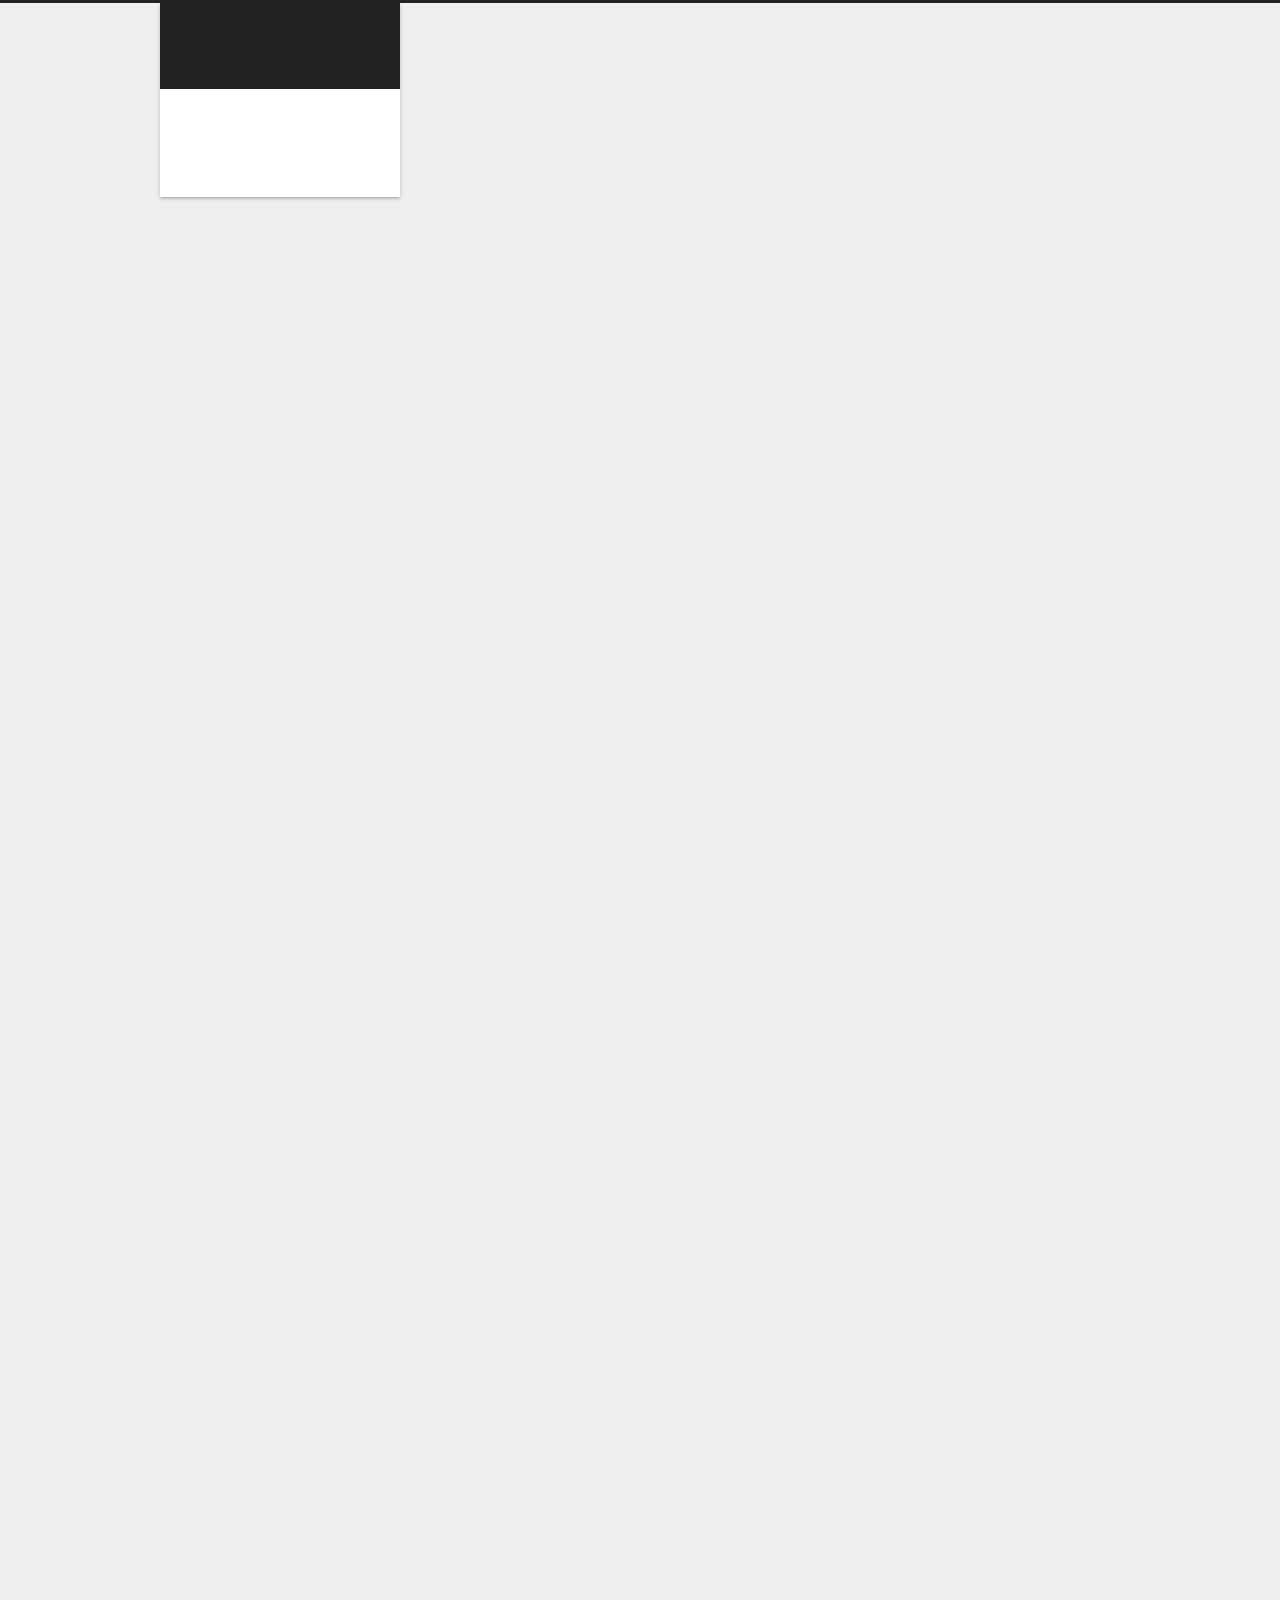
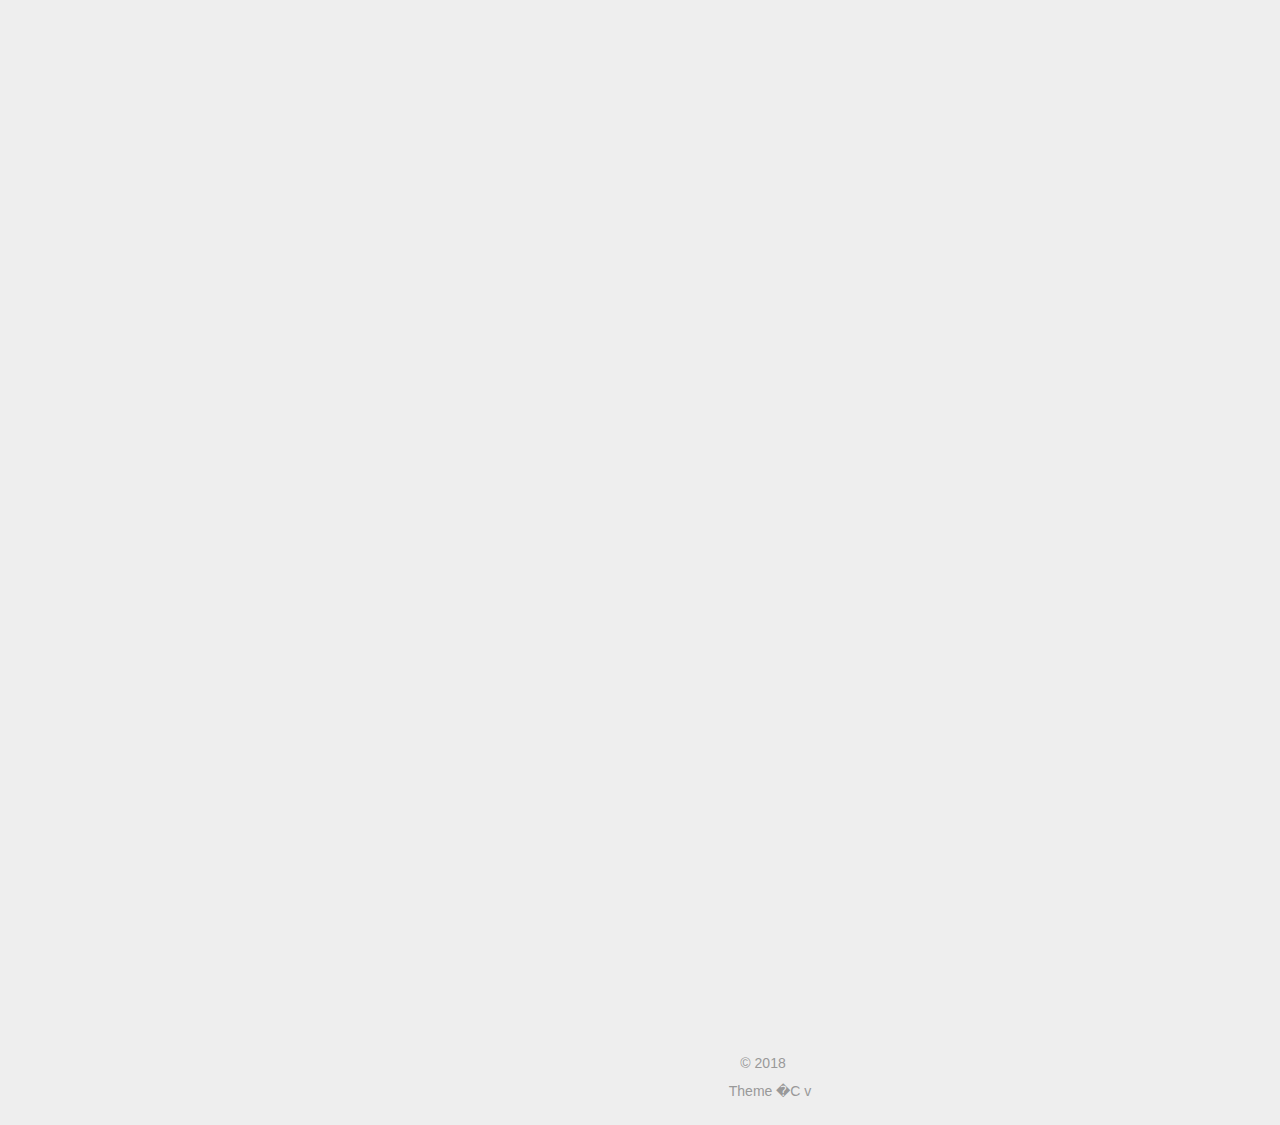
==== commit baad6da2: "Site updated: 2018-12-26 22:24:37" ====
--- a/index.html
+++ b/index.html
@@ -248,7 +248,7 @@
         
           <h1 class="post-title" itemprop="name headline">
                 
-                <a class="post-title-link" href="/2018/12/26/服务器的搭建/" itemprop="url">Untitled</a></h1>
+                <a class="post-title-link" href="/2018/12/26/服务器的搭建/" itemprop="url">服务器的搭建</a></h1>
         
 
         <div class="post-meta">
@@ -300,9 +300,7 @@
       
         
           
-            <ol>
-<li>网站搭建</li>
-</ol>
+            <p>服务器的搭建</p>
 <p>用IIS工具搭建</p>
 <p>（1）修改基础配置（依据所搭建的网络源代码类型）</p>
 <p>（2）添加源码</p>
@@ -375,7 +373,7 @@
         
           <h1 class="post-title" itemprop="name headline">
                 
-                <a class="post-title-link" href="/2018/12/20/用hexo搭建博客/" itemprop="url">Untitled</a></h1>
+                <a class="post-title-link" href="/2018/12/20/用hexo搭建博客/" itemprop="url">用hexo搭建博客</a></h1>
         
 
         <div class="post-meta">
@@ -530,7 +528,7 @@
         
           <h1 class="post-title" itemprop="name headline">
                 
-                <a class="post-title-link" href="/2018/12/19/first/" itemprop="url">Untitled</a></h1>
+                <a class="post-title-link" href="/2018/12/19/first/" itemprop="url">我上传的第一篇博客</a></h1>
         
 
         <div class="post-meta">
@@ -582,136 +580,7 @@
       
         
           
-            <p>我上传的第一篇博客</p>
-
-          
-        
-      
-    </div>
-    
-    
-    
-
-    
-
-    
-
-    
-
-    <footer class="post-footer">
-      
-
-      
-
-      
-
-      
-      
-        <div class="post-eof"></div>
-      
-    </footer>
-  </div>
-  
-  
-  
-  </article>
-
-
-    
-      
-
-  
-
-  
-  
-  
-
-  <article class="post post-type-normal" itemscope="" itemtype="http://schema.org/Article">
-  
-  
-  
-  <div class="post-block">
-    <link itemprop="mainEntityOfPage" href="http://yoursite.com/2018/12/19/hello-world/">
-
-    <span hidden itemprop="author" itemscope="" itemtype="http://schema.org/Person">
-      <meta itemprop="name" content="John Doe">
-      <meta itemprop="description" content="">
-      <meta itemprop="image" content="/images/avatar.gif">
-    </span>
-
-    <span hidden itemprop="publisher" itemscope="" itemtype="http://schema.org/Organization">
-      <meta itemprop="name" content="Silent's blog">
-    </span>
-
-    
-      <header class="post-header">
-
-        
-        
-          <h1 class="post-title" itemprop="name headline">
-                
-                <a class="post-title-link" href="/2018/12/19/hello-world/" itemprop="url">Hello World</a></h1>
-        
-
-        <div class="post-meta">
-          <span class="post-time">
-            
-              <span class="post-meta-item-icon">
-                <i class="fa fa-calendar-o"></i>
-              </span>
-              
-                <span class="post-meta-item-text">Posted on</span>
-              
-              <time title="Post created" itemprop="dateCreated datePublished" datetime="2018-12-19T20:34:40+08:00">
-                2018-12-19
-              </time>
-            
-
-            
-
-            
-          </span>
-
-          
-
-          
-            
-          
-
-          
-          
-
-          
-
-          
-
-          
-
-        </div>
-      </header>
-    
-
-    
-    
-    
-    <div class="post-body" itemprop="articleBody">
-
-      
-      
-
-      
-        
-          
-            <p>Welcome to <a href="https://hexo.io/" target="_blank" rel="noopener">Hexo</a>! This is your very first post. Check <a href="https://hexo.io/docs/" target="_blank" rel="noopener">documentation</a> for more info. If you get any problems when using Hexo, you can find the answer in <a href="https://hexo.io/docs/troubleshooting.html" target="_blank" rel="noopener">troubleshooting</a> or you can ask me on <a href="https://github.com/hexojs/hexo/issues" target="_blank" rel="noopener">GitHub</a>.</p>
-<h2 id="Quick-Start"><a href="#Quick-Start" class="headerlink" title="Quick Start"></a>Quick Start</h2><h3 id="Create-a-new-post"><a href="#Create-a-new-post" class="headerlink" title="Create a new post"></a>Create a new post</h3><figure class="highlight bash"><table><tr><td class="gutter"><pre><span class="line">1</span><br></pre></td><td class="code"><pre><span class="line">$ hexo new <span class="string">"My New Post"</span></span><br></pre></td></tr></table></figure>
-<p>More info: <a href="https://hexo.io/docs/writing.html" target="_blank" rel="noopener">Writing</a></p>
-<h3 id="Run-server"><a href="#Run-server" class="headerlink" title="Run server"></a>Run server</h3><figure class="highlight bash"><table><tr><td class="gutter"><pre><span class="line">1</span><br></pre></td><td class="code"><pre><span class="line">$ hexo server</span><br></pre></td></tr></table></figure>
-<p>More info: <a href="https://hexo.io/docs/server.html" target="_blank" rel="noopener">Server</a></p>
-<h3 id="Generate-static-files"><a href="#Generate-static-files" class="headerlink" title="Generate static files"></a>Generate static files</h3><figure class="highlight bash"><table><tr><td class="gutter"><pre><span class="line">1</span><br></pre></td><td class="code"><pre><span class="line">$ hexo generate</span><br></pre></td></tr></table></figure>
-<p>More info: <a href="https://hexo.io/docs/generating.html" target="_blank" rel="noopener">Generating</a></p>
-<h3 id="Deploy-to-remote-sites"><a href="#Deploy-to-remote-sites" class="headerlink" title="Deploy to remote sites"></a>Deploy to remote sites</h3><figure class="highlight bash"><table><tr><td class="gutter"><pre><span class="line">1</span><br></pre></td><td class="code"><pre><span class="line">$ hexo deploy</span><br></pre></td></tr></table></figure>
-<p>More info: <a href="https://hexo.io/docs/deployment.html" target="_blank" rel="noopener">Deployment</a></p>
-
+            
           
         
       
@@ -792,7 +661,7 @@
               
                 <a href="/archives/">
               
-                  <span class="site-state-item-count">4</span>
+                  <span class="site-state-item-count">3</span>
                   <span class="site-state-item-name">posts</span>
                 </a>
               </div>
@@ -833,7 +702,8 @@
 
     <footer id="footer" class="footer">
       <div class="footer-inner">
-        <div class="copyright">&copy; <span itemprop="copyrightYear">2018</span>
+        <script async src="//busuanzi.ibruce.info/busuanzi/2.3/busuanzi.pure.mini.js"></script>
+<div class="copyright">&copy; <span itemprop="copyrightYear">2018</span>
   <span class="with-love" id="animate">
     <i class="fa fa-"></i>
   </span>
